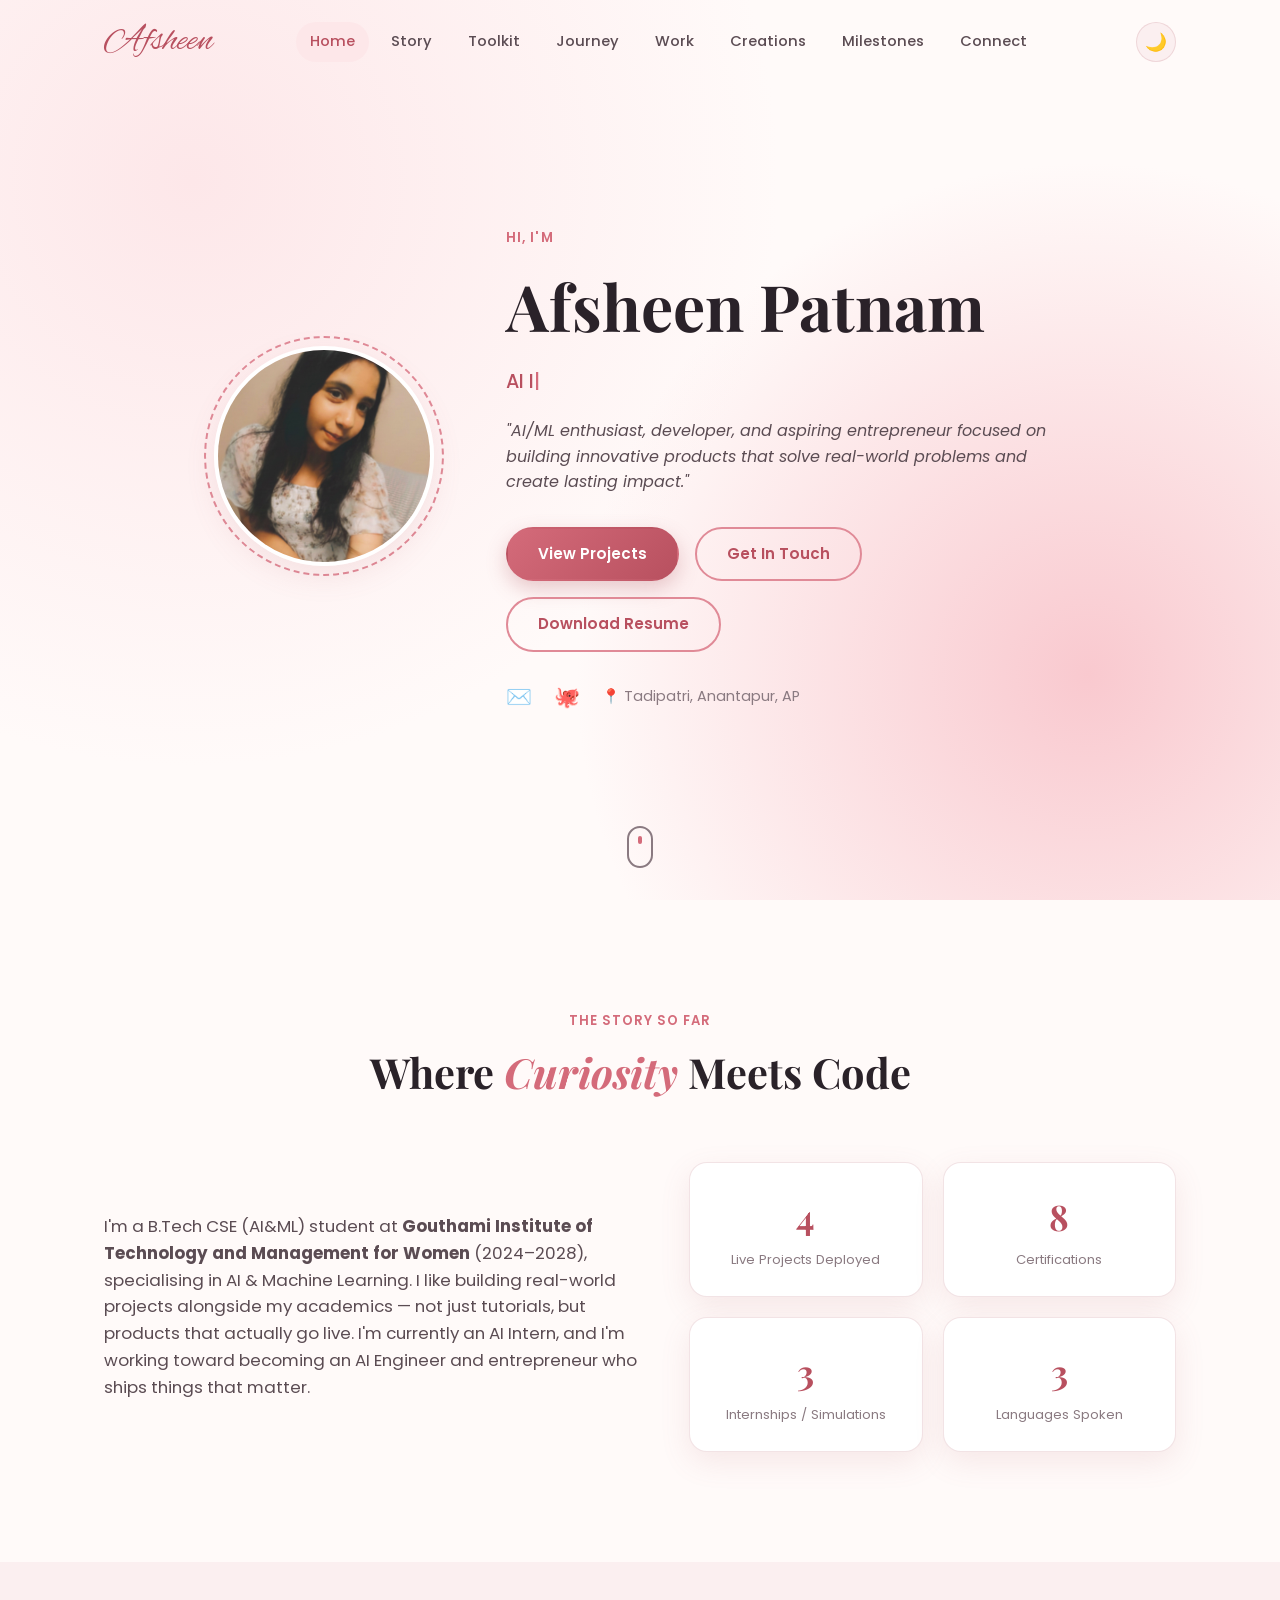
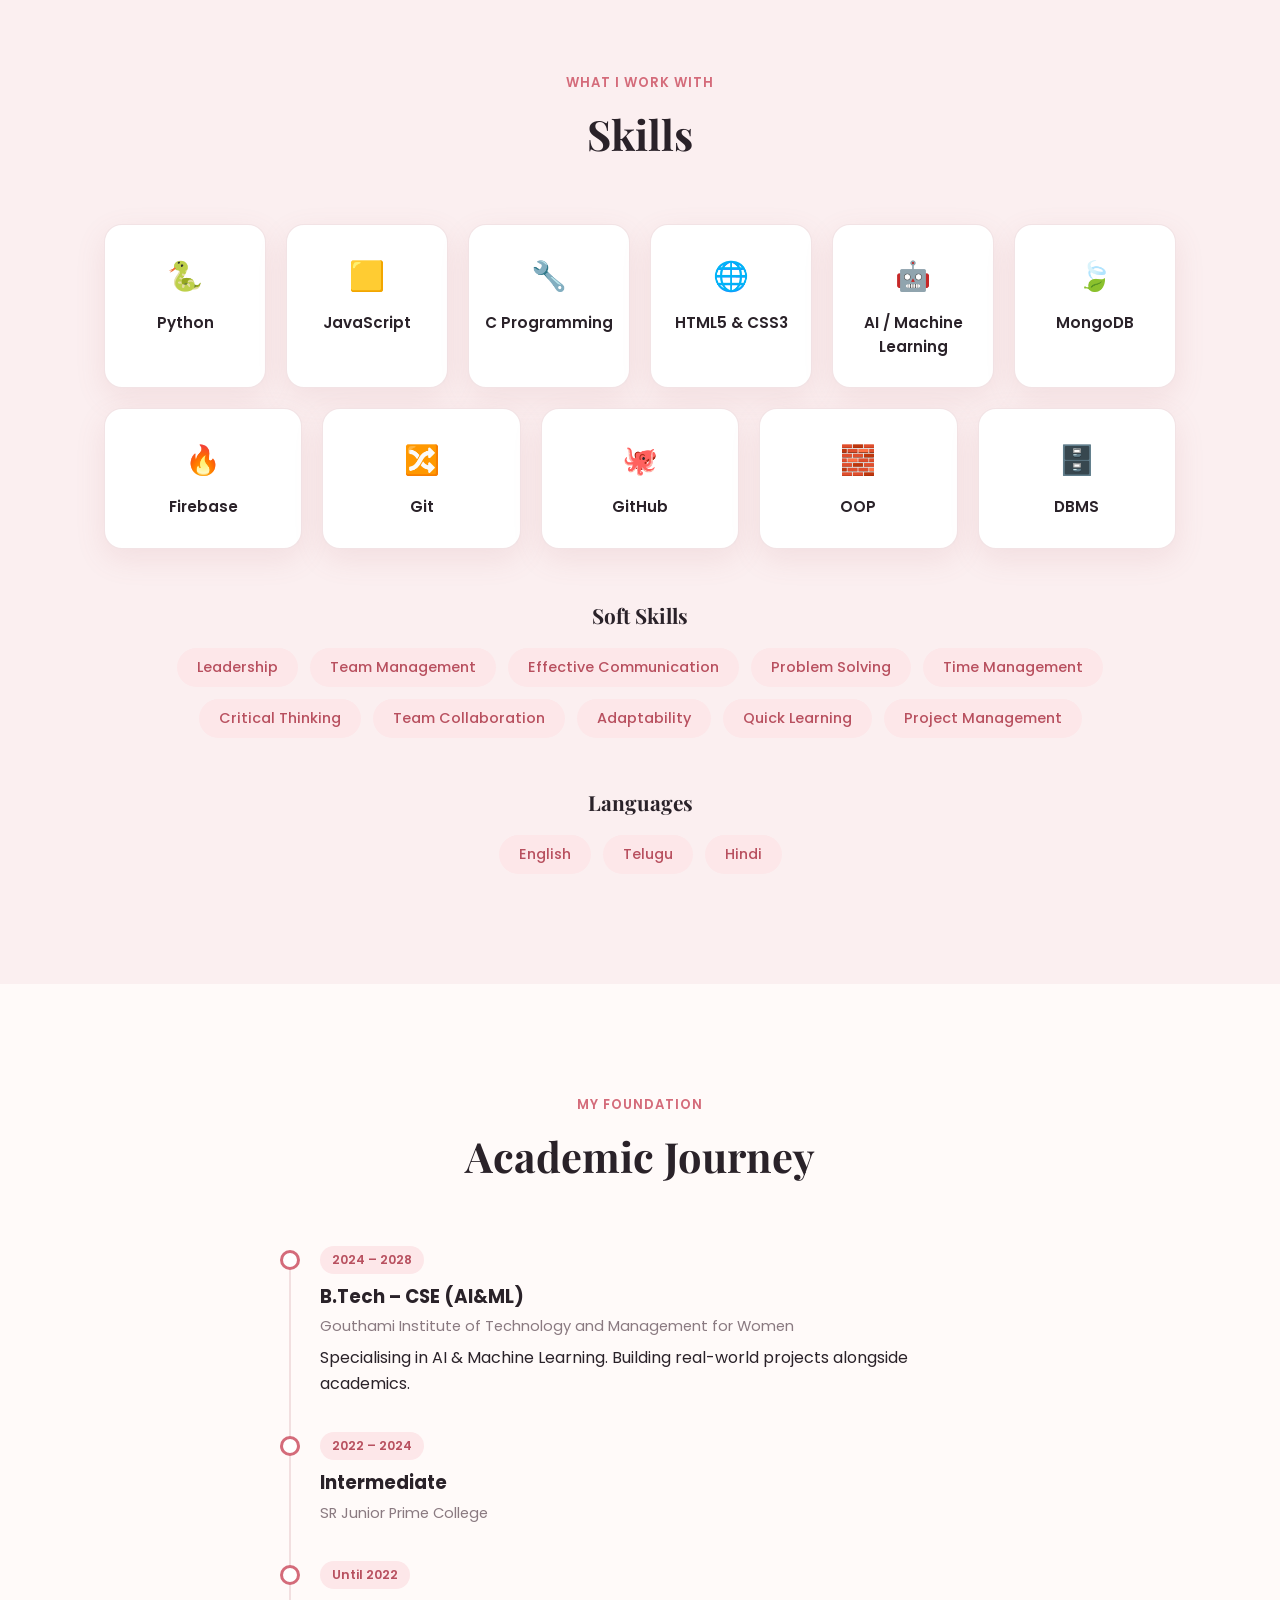
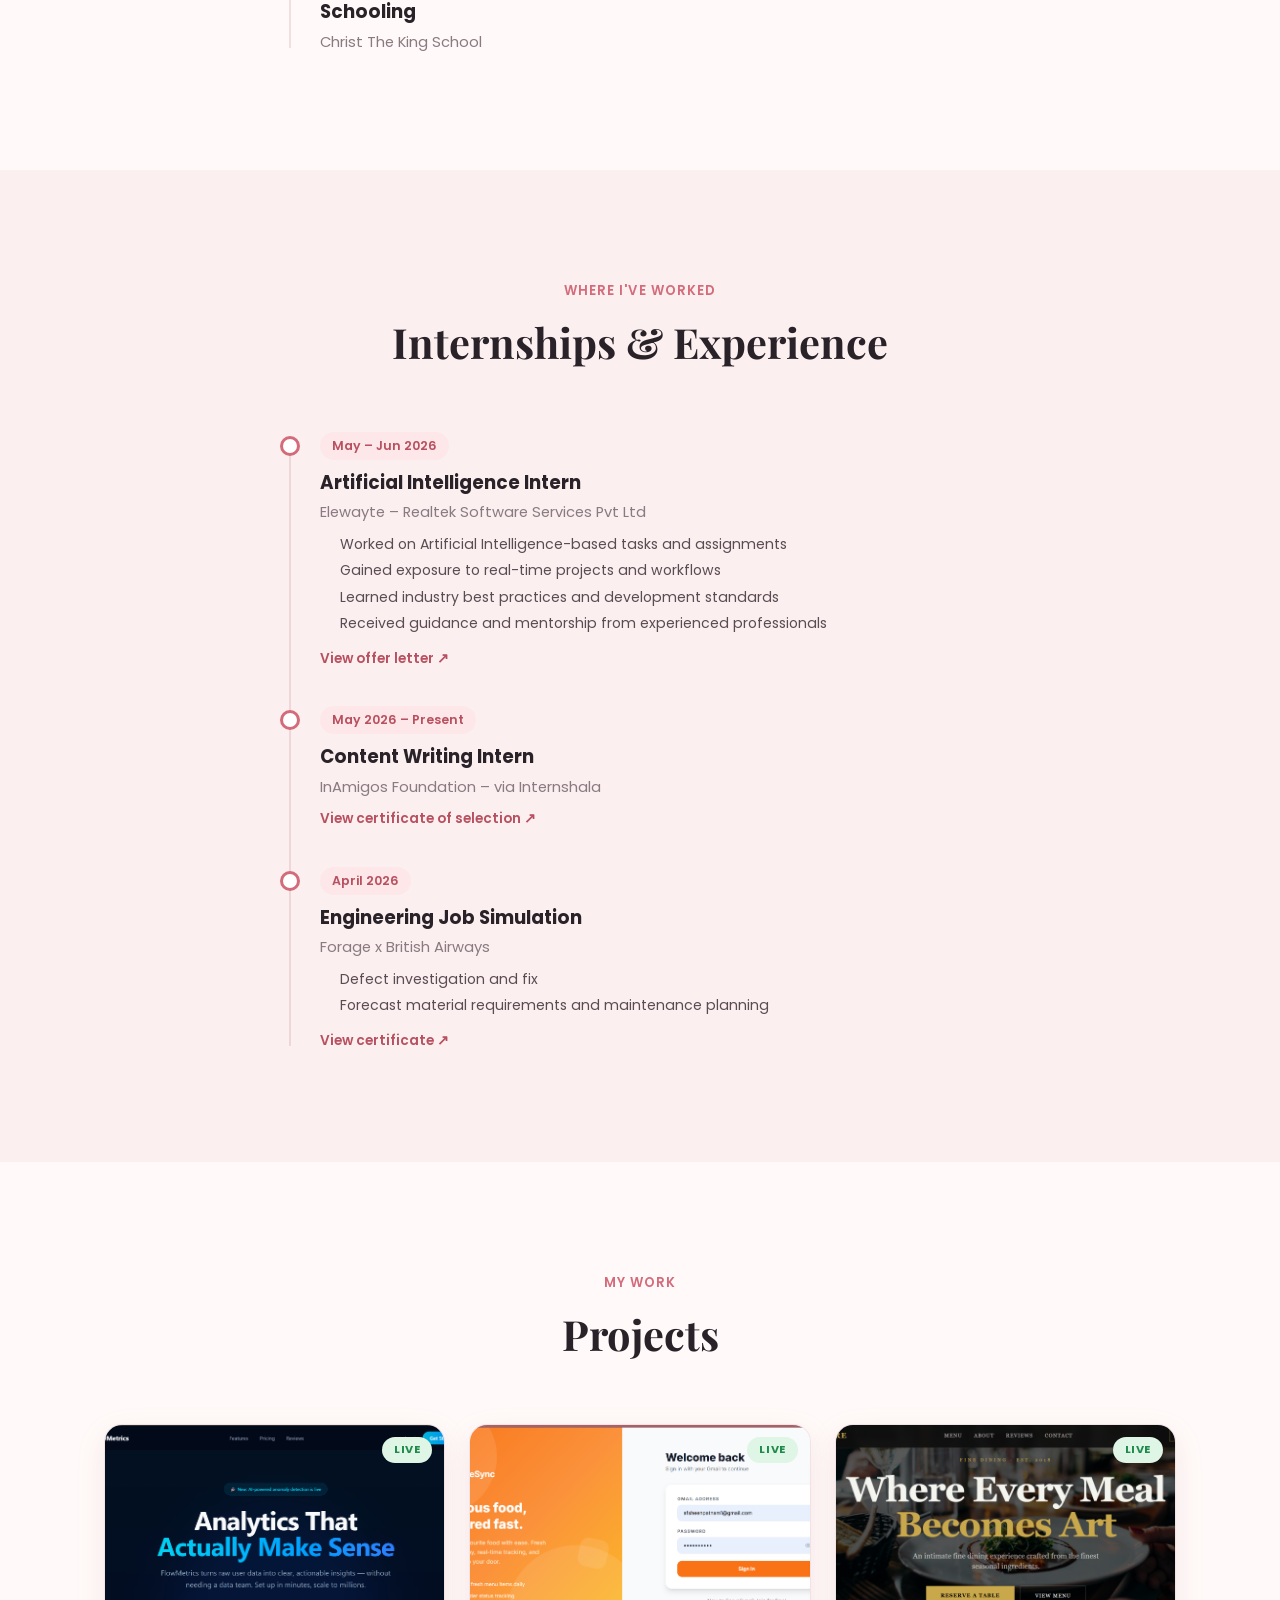
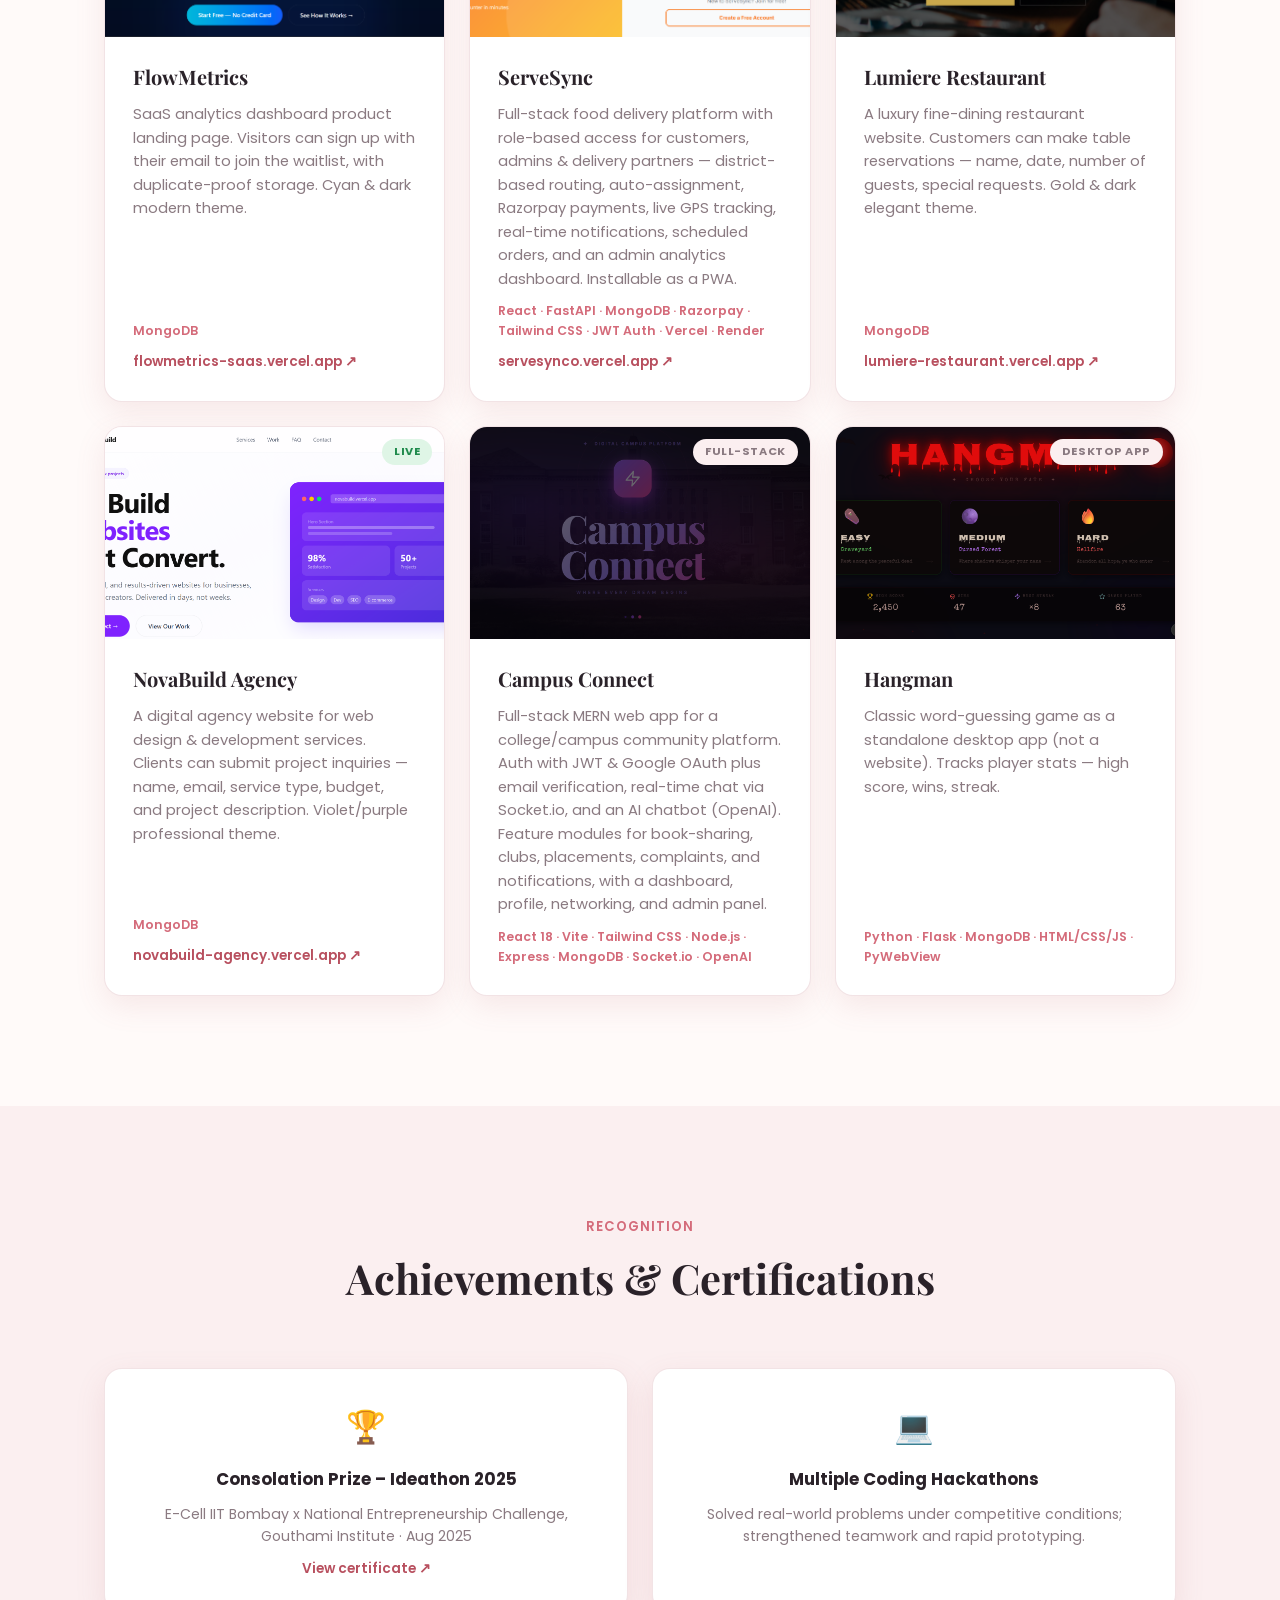
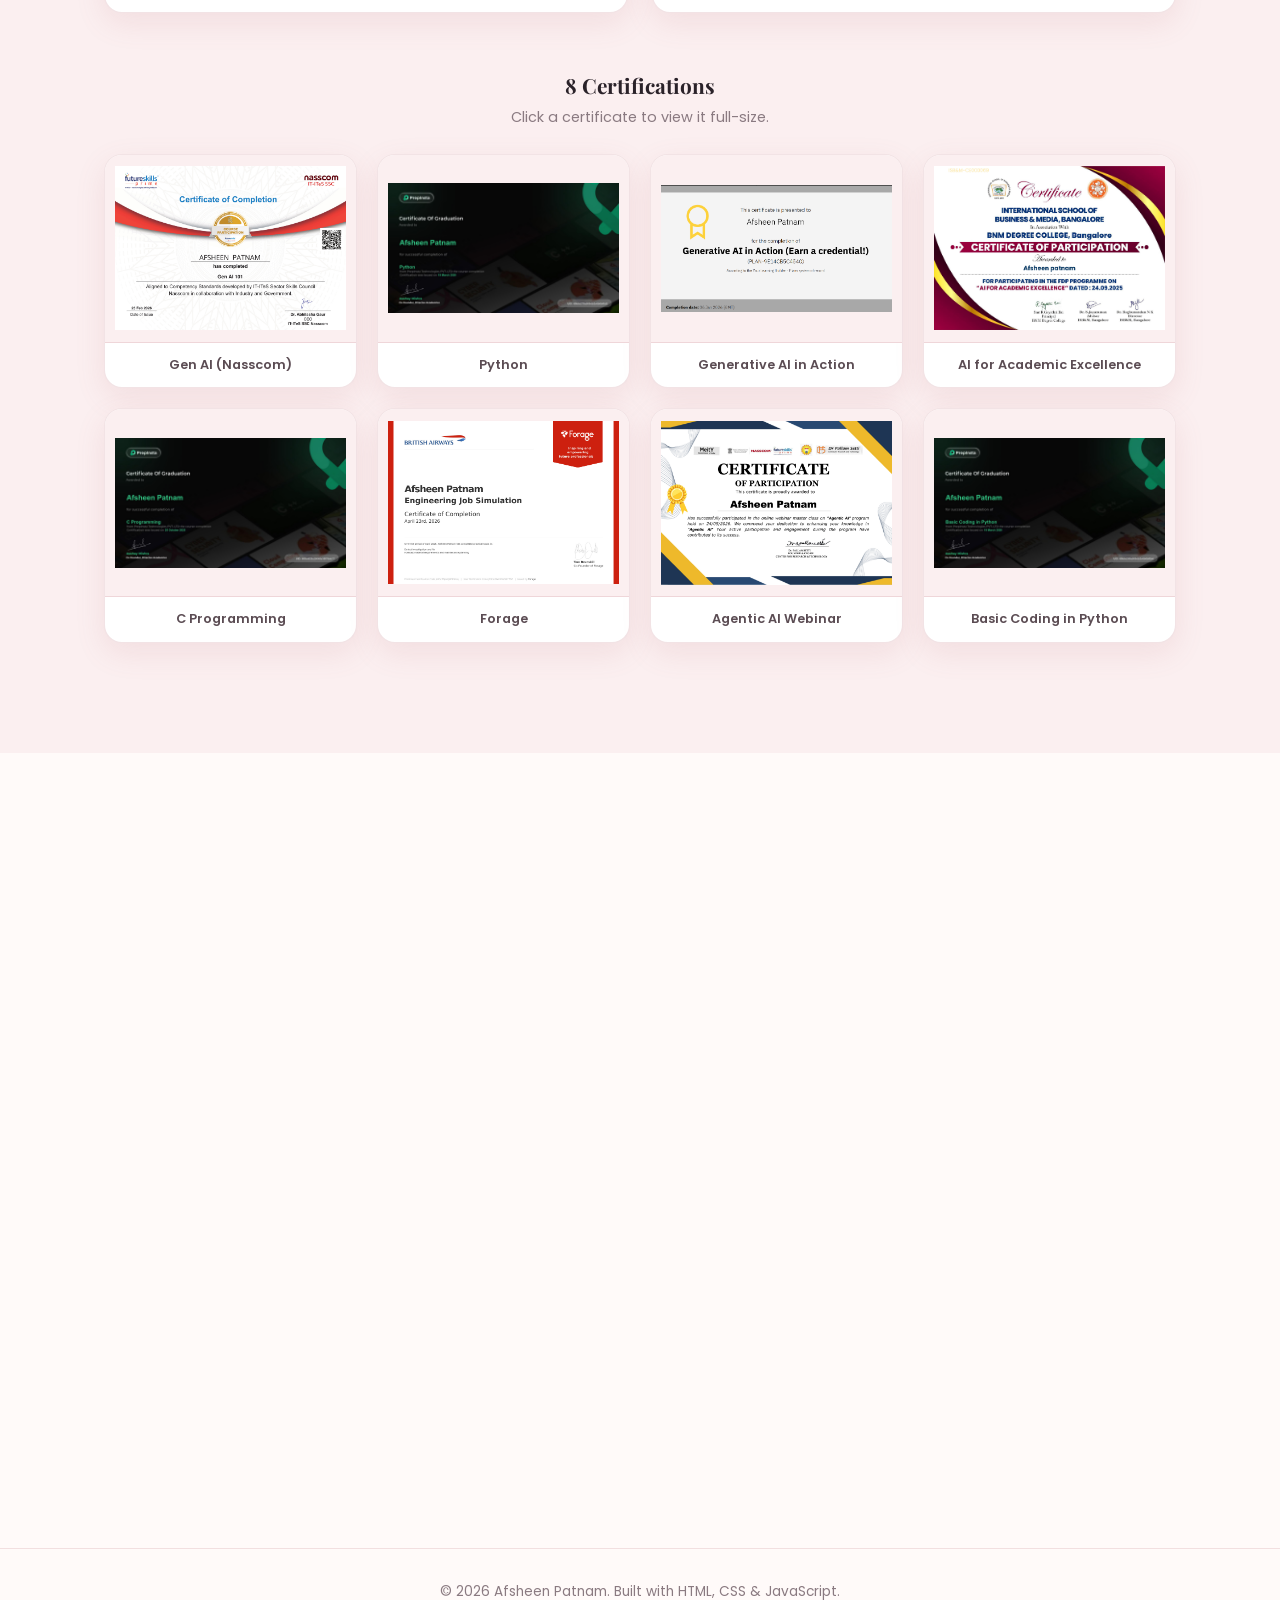
==== index.html @ e3188afd "Add SEO metadata, robots.txt, and sitemap.xml for Google indexing" ====
<!DOCTYPE html>
<html lang="en">
<head>
<meta charset="UTF-8">
<meta name="viewport" content="width=device-width, initial-scale=1.0">
<title>Afsheen Patnam | AI &amp; ML Developer &amp; Aspiring Entrepreneur</title>
<meta name="description" content="Afsheen Patnam - B.Tech CSE (AI&ML) student, AI Intern, and aspiring entrepreneur building real deployed products like ServeSync and Campus Connect.">
<meta name="keywords" content="Afsheen Patnam, AI ML developer, full stack developer, B.Tech CSE AI ML, ServeSync, Campus Connect, portfolio">
<meta name="author" content="Afsheen Patnam">
<link rel="canonical" href="https://afsheen-patnam-portfolio.vercel.app/">

<meta property="og:type" content="website">
<meta property="og:title" content="Afsheen Patnam | AI & ML Developer & Aspiring Entrepreneur">
<meta property="og:description" content="B.Tech CSE (AI&ML) student, AI Intern, and aspiring entrepreneur building real deployed products like ServeSync and Campus Connect.">
<meta property="og:image" content="https://afsheen-patnam-portfolio.vercel.app/photo.png">
<meta property="og:url" content="https://afsheen-patnam-portfolio.vercel.app/">

<meta name="twitter:card" content="summary_large_image">
<meta name="twitter:title" content="Afsheen Patnam | AI & ML Developer & Aspiring Entrepreneur">
<meta name="twitter:description" content="B.Tech CSE (AI&ML) student, AI Intern, and aspiring entrepreneur building real deployed products.">
<meta name="twitter:image" content="https://afsheen-patnam-portfolio.vercel.app/photo.png">

<link rel="preconnect" href="https://fonts.googleapis.com">
<link href="https://fonts.googleapis.com/css2?family=Playfair+Display:wght@500;600;700&family=Alex+Brush&family=Poppins:wght@300;400;500;600;700&display=swap" rel="stylesheet">
<link rel="stylesheet" href="style.css">
</head>
<body>

<audio id="introAudio" src="audio/intro.mp3" preload="auto"></audio>
<button class="voice-hint" id="voiceHint" type="button">🔊 Hear Me</button>

<div class="progress-bar" id="progressBar"></div>

<!-- NAV -->
<header class="navbar" id="navbar">
  <div class="nav-inner">
    <a href="#home" class="logo">Afsheen</a>
    <nav class="nav-links" id="navLinks">
      <a href="#home" class="nav-link active">Home</a>
      <a href="#about" class="nav-link">Story</a>
      <a href="#skills" class="nav-link">Toolkit</a>
      <a href="#education" class="nav-link">Journey</a>
      <a href="#experience" class="nav-link">Work</a>
      <a href="#projects" class="nav-link">Creations</a>
      <a href="#achievements" class="nav-link">Milestones</a>
      <a href="#contact" class="nav-link">Connect</a>
    </nav>
    <button class="theme-toggle" id="themeToggle" aria-label="Toggle dark mode">🌙</button>
    <button class="hamburger" id="hamburger" aria-label="Toggle menu">
      <span></span><span></span><span></span>
    </button>
  </div>
</header>

<!-- HERO -->
<section class="hero" id="home">
  <div class="hero-bg-shape"></div>
  <div class="hero-inner">
    <div class="hero-left" data-reveal>
      <div class="hero-photo-wrap">
        <img src="photo.png" alt="Afsheen Patnam" class="hero-photo">
        <div class="hero-photo-ring"></div>
      </div>
    </div>
    <div class="hero-right">
      <p class="eyebrow" data-reveal>Hi, I'm</p>
      <h1 data-reveal>Afsheen Patnam</h1>
      <p class="hero-role" data-reveal>
        <span class="typed" id="typedRole"></span><span class="cursor">|</span>
      </p>
      <p class="hero-quote" data-reveal>
        "AI/ML enthusiast, developer, and aspiring entrepreneur focused on building innovative
        products that solve real-world problems and create lasting impact."
      </p>
      <div class="hero-cta" data-reveal>
        <a href="#projects" class="btn btn-primary">View Projects</a>
        <a href="#contact" class="btn btn-outline">Get In Touch</a>
        <a href="Afsheen_Patnam_Resume.pdf" download class="btn btn-outline">Download Resume</a>
      </div>
      <div class="hero-socials" data-reveal>
        <a href="mailto:afsheenpatnam1@gmail.com" title="Email">✉️</a>
        <a href="https://github.com/afsheenpatnam" target="_blank" rel="noopener noreferrer" title="GitHub">🐙</a>
        <span title="Location">📍 Tadipatri, Anantapur, AP</span>
      </div>
    </div>
  </div>
  <a href="#about" class="scroll-cue" aria-label="Scroll down"><span></span></a>
</section>

<!-- ABOUT -->
<section class="section" id="about">
  <div class="section-inner">
    <p class="section-tag" data-reveal>The Story So Far</p>
    <h2 class="section-title" data-reveal>Where <span>Curiosity</span> Meets Code</h2>
    <div class="about-grid">
      <p class="about-text" data-reveal>
        I'm a B.Tech CSE (AI&amp;ML) student at <strong>Gouthami Institute of Technology and
        Management for Women</strong> (2024&ndash;2028), specialising in AI &amp; Machine Learning.
        I like building real-world projects alongside my academics &mdash; not just tutorials, but
        products that actually go live. I'm currently an AI Intern, and I'm working toward
        becoming an AI Engineer and entrepreneur who ships things that matter.
      </p>
      <div class="about-stats" data-reveal>
        <a class="stat-card" href="#projects">
          <span class="stat-num" data-count="4">0</span>
          <span class="stat-label">Live Projects Deployed</span>
        </a>
        <a class="stat-card" href="#certifications">
          <span class="stat-num" data-count="8">0</span>
          <span class="stat-label">Certifications</span>
        </a>
        <a class="stat-card" href="#experience">
          <span class="stat-num" data-count="3">0</span>
          <span class="stat-label">Internships / Simulations</span>
        </a>
        <a class="stat-card" href="#languages">
          <span class="stat-num" data-count="3">0</span>
          <span class="stat-label">Languages Spoken</span>
        </a>
      </div>
    </div>
  </div>
</section>

<!-- SKILLS -->
<section class="section section-alt" id="skills">
  <div class="section-inner">
    <p class="section-tag" data-reveal>What I Work With</p>
    <h2 class="section-title" data-reveal>Skills</h2>
    <div class="skills-grid">
      <div class="skill-card" data-reveal>
        <div class="skill-icon">🐍</div>
        <h3>Python</h3>
      </div>
      <div class="skill-card" data-reveal>
        <div class="skill-icon">🟨</div>
        <h3>JavaScript</h3>
      </div>
      <div class="skill-card" data-reveal>
        <div class="skill-icon">🔧</div>
        <h3>C Programming</h3>
      </div>
      <div class="skill-card" data-reveal>
        <div class="skill-icon">🌐</div>
        <h3>HTML5 &amp; CSS3</h3>
      </div>
      <div class="skill-card" data-reveal>
        <div class="skill-icon">🤖</div>
        <h3>AI / Machine Learning</h3>
      </div>
      <div class="skill-card" data-reveal>
        <div class="skill-icon">🍃</div>
        <h3>MongoDB</h3>
      </div>
      <div class="skill-card" data-reveal>
        <div class="skill-icon">🔥</div>
        <h3>Firebase</h3>
      </div>
      <div class="skill-card" data-reveal>
        <div class="skill-icon">🔀</div>
        <h3>Git</h3>
      </div>
      <div class="skill-card" data-reveal>
        <div class="skill-icon">🐙</div>
        <h3>GitHub</h3>
      </div>
      <div class="skill-card" data-reveal>
        <div class="skill-icon">🧱</div>
        <h3>OOP</h3>
      </div>
      <div class="skill-card" data-reveal>
        <div class="skill-icon">🗄️</div>
        <h3>DBMS</h3>
      </div>
    </div>

    <div class="soft-skills-block" data-reveal>
      <h3 class="languages-title">Soft Skills</h3>
      <div class="lang-tags">
        <span class="lang-tag">Leadership</span>
        <span class="lang-tag">Team Management</span>
        <span class="lang-tag">Effective Communication</span>
        <span class="lang-tag">Problem Solving</span>
        <span class="lang-tag">Time Management</span>
        <span class="lang-tag">Critical Thinking</span>
        <span class="lang-tag">Team Collaboration</span>
        <span class="lang-tag">Adaptability</span>
        <span class="lang-tag">Quick Learning</span>
        <span class="lang-tag">Project Management</span>
      </div>
    </div>

    <div class="languages-block" id="languages" data-reveal>
      <h3 class="languages-title">Languages</h3>
      <div class="lang-tags">
        <span class="lang-tag">English</span>
        <span class="lang-tag">Telugu</span>
        <span class="lang-tag">Hindi</span>
      </div>
    </div>
  </div>
</section>

<!-- EDUCATION -->
<section class="section" id="education">
  <div class="section-inner">
    <p class="section-tag" data-reveal>My Foundation</p>
    <h2 class="section-title" data-reveal>Academic Journey</h2>
    <div class="timeline">
      <div class="timeline-item" data-reveal>
        <div class="timeline-dot"></div>
        <div class="timeline-content">
          <span class="timeline-date">2024 &ndash; 2028</span>
          <h3>B.Tech &ndash; CSE (AI&amp;ML)</h3>
          <p class="timeline-org">Gouthami Institute of Technology and Management for Women</p>
          <p>Specialising in AI &amp; Machine Learning. Building real-world
            projects alongside academics.</p>
        </div>
      </div>
      <div class="timeline-item" data-reveal>
        <div class="timeline-dot"></div>
        <div class="timeline-content">
          <span class="timeline-date">2022 &ndash; 2024</span>
          <h3>Intermediate</h3>
          <p class="timeline-org">SR Junior Prime College</p>
        </div>
      </div>
      <div class="timeline-item" data-reveal>
        <div class="timeline-dot"></div>
        <div class="timeline-content">
          <span class="timeline-date">Until 2022</span>
          <h3>Schooling</h3>
          <p class="timeline-org">Christ The King School</p>
        </div>
      </div>
    </div>
  </div>
</section>

<!-- EXPERIENCE -->
<section class="section section-alt" id="experience">
  <div class="section-inner">
    <p class="section-tag" data-reveal>Where I've Worked</p>
    <h2 class="section-title" data-reveal>Internships &amp; Experience</h2>
    <div class="timeline">
      <div class="timeline-item" data-reveal>
        <div class="timeline-dot"></div>
        <div class="timeline-content">
          <span class="timeline-date">May &ndash; Jun 2026</span>
          <h3>Artificial Intelligence Intern</h3>
          <p class="timeline-org">Elewayte &ndash; Realtek Software Services Pvt Ltd</p>
          <ul class="timeline-list">
            <li>Worked on Artificial Intelligence-based tasks and assignments</li>
            <li>Gained exposure to real-time projects and workflows</li>
            <li>Learned industry best practices and development standards</li>
            <li>Received guidance and mentorship from experienced professionals</li>
          </ul>
          <a class="proof-link" href="certificates/internship-elewayte.jpg" target="_blank" rel="noopener noreferrer">View offer letter ↗</a>
        </div>
      </div>
      <div class="timeline-item" data-reveal>
        <div class="timeline-dot"></div>
        <div class="timeline-content">
          <span class="timeline-date">May 2026 &ndash; Present</span>
          <h3>Content Writing Intern</h3>
          <p class="timeline-org">InAmigos Foundation &ndash; via Internshala</p>
          <a class="proof-link" href="certificates/internship-inamigos.jpg" target="_blank" rel="noopener noreferrer">View certificate of selection ↗</a>
        </div>
      </div>
      <div class="timeline-item" data-reveal>
        <div class="timeline-dot"></div>
        <div class="timeline-content">
          <span class="timeline-date">April 2026</span>
          <h3>Engineering Job Simulation</h3>
          <p class="timeline-org">Forage x British Airways</p>
          <ul class="timeline-list">
            <li>Defect investigation and fix</li>
            <li>Forecast material requirements and maintenance planning</li>
          </ul>
          <a class="proof-link" href="certificates/forage.jpg" target="_blank" rel="noopener noreferrer">View certificate ↗</a>
        </div>
      </div>
    </div>
  </div>
</section>

<!-- PROJECTS -->
<section class="section" id="projects">
  <div class="section-inner">
    <p class="section-tag" data-reveal>My Work</p>
    <h2 class="section-title" data-reveal>Projects</h2>
    <div class="projects-grid">

      <article class="project-card" data-reveal>
        <div class="project-preview">
          <img src="project-previews/flowmetrics.png" alt="FlowMetrics preview" loading="lazy">
          <span class="project-badge live">LIVE</span>
        </div>
        <div class="project-body">
          <h3>FlowMetrics</h3>
          <p class="project-desc">SaaS analytics dashboard product landing page. Visitors can sign
            up with their email to join the waitlist, with duplicate-proof storage. Cyan &amp; dark
            modern theme.</p>
          <p class="project-tech">MongoDB</p>
          <a href="https://flowmetrics-saas.vercel.app" target="_blank" rel="noopener noreferrer" class="project-link">
            flowmetrics-saas.vercel.app ↗
          </a>
        </div>
      </article>

      <article class="project-card" data-reveal>
        <div class="project-preview">
          <img src="project-previews/servesync.png" alt="ServeSync preview" loading="lazy">
          <span class="project-badge live">LIVE</span>
        </div>
        <div class="project-body">
          <h3>ServeSync</h3>
          <p class="project-desc">Full-stack food delivery platform with role-based access for
            customers, admins &amp; delivery partners &mdash; district-based routing, auto-assignment,
            Razorpay payments, live GPS tracking, real-time notifications, scheduled orders, and an
            admin analytics dashboard. Installable as a PWA.</p>
          <p class="project-tech">React &middot; FastAPI &middot; MongoDB &middot; Razorpay &middot; Tailwind CSS &middot; JWT Auth &middot; Vercel &middot; Render</p>
          <a href="https://servesynco.vercel.app/login" target="_blank" rel="noopener noreferrer" class="project-link">
            servesynco.vercel.app ↗
          </a>
        </div>
      </article>

      <article class="project-card" data-reveal>
        <div class="project-preview">
          <img src="project-previews/lumiere.png" alt="Lumiere Restaurant preview" loading="lazy">
          <span class="project-badge live">LIVE</span>
        </div>
        <div class="project-body">
          <h3>Lumiere Restaurant</h3>
          <p class="project-desc">A luxury fine-dining restaurant website. Customers can make table
            reservations &mdash; name, date, number of guests, special requests. Gold &amp; dark
            elegant theme.</p>
          <p class="project-tech">MongoDB</p>
          <a href="https://lumiere-restaurant.vercel.app" target="_blank" rel="noopener noreferrer" class="project-link">
            lumiere-restaurant.vercel.app ↗
          </a>
        </div>
      </article>

      <article class="project-card" data-reveal>
        <div class="project-preview">
          <img src="project-previews/novabuild.png" alt="NovaBuild Agency preview" loading="lazy">
          <span class="project-badge live">LIVE</span>
        </div>
        <div class="project-body">
          <h3>NovaBuild Agency</h3>
          <p class="project-desc">A digital agency website for web design &amp; development
            services. Clients can submit project inquiries &mdash; name, email, service type, budget,
            and project description. Violet/purple professional theme.</p>
          <p class="project-tech">MongoDB</p>
          <a href="https://novabuild-agency.vercel.app" target="_blank" rel="noopener noreferrer" class="project-link">
            novabuild-agency.vercel.app ↗
          </a>
        </div>
      </article>

      <article class="project-card" data-reveal>
        <div class="project-preview">
          <img src="project-previews/campusconnect.png" alt="Campus Connect preview" loading="lazy">
          <span class="project-badge">FULL-STACK</span>
        </div>
        <div class="project-body">
          <h3>Campus Connect</h3>
          <p class="project-desc">Full-stack MERN web app for a college/campus community platform.
            Auth with JWT &amp; Google OAuth plus email verification, real-time chat via Socket.io,
            and an AI chatbot (OpenAI). Feature modules for book-sharing, clubs, placements,
            complaints, and notifications, with a dashboard, profile, networking, and admin panel.</p>
          <p class="project-tech">React 18 &middot; Vite &middot; Tailwind CSS &middot; Node.js &middot; Express &middot; MongoDB &middot; Socket.io &middot; OpenAI</p>
        </div>
      </article>

      <article class="project-card" data-reveal>
        <div class="project-preview">
          <img src="project-previews/hangman.png" alt="Hangman preview" loading="lazy">
          <span class="project-badge">DESKTOP APP</span>
        </div>
        <div class="project-body">
          <h3>Hangman</h3>
          <p class="project-desc">Classic word-guessing game as a standalone desktop app (not a
            website). Tracks player stats &mdash; high score, wins, streak.</p>
          <p class="project-tech">Python &middot; Flask &middot; MongoDB &middot; HTML/CSS/JS &middot; PyWebView</p>
        </div>
      </article>

    </div>
  </div>
</section>

<!-- ACHIEVEMENTS -->
<section class="section section-alt" id="achievements">
  <div class="section-inner">
    <p class="section-tag" data-reveal>Recognition</p>
    <h2 class="section-title" data-reveal>Achievements &amp; Certifications</h2>
    <div class="achieve-grid">
      <div class="achieve-card" data-reveal>
        <div class="achieve-icon">🏆</div>
        <h3>Consolation Prize &ndash; Ideathon 2025</h3>
        <p>E-Cell IIT Bombay x National Entrepreneurship Challenge, Gouthami Institute &middot; Aug 2025</p>
        <a class="proof-link" href="certificates/achievement-ideathon.jpg" target="_blank" rel="noopener noreferrer">View certificate ↗</a>
      </div>
      <div class="achieve-card" data-reveal>
        <div class="achieve-icon">💻</div>
        <h3>Multiple Coding Hackathons</h3>
        <p>Solved real-world problems under competitive conditions; strengthened teamwork and rapid prototyping.</p>
      </div>
    </div>

    <div class="cert-gallery" id="certifications" data-reveal>
      <h3 class="cert-gallery-title">8 Certifications</h3>
      <p class="modal-sub">Click a certificate to view it full-size.</p>
      <div class="cert-grid">
        <div class="cert-item" data-cert="certificates/genai-nasscom.jpg" data-name="Gen AI (Nasscom)">
          <div class="cert-thumb">
            <img src="certificates/genai-nasscom.jpg" alt="Gen AI - Nasscom certificate">
            <span class="cert-view">🔍 View</span>
          </div>
          <span class="cert-name">Gen AI (Nasscom)</span>
        </div>
        <div class="cert-item" data-cert="certificates/python.jpg" data-name="Python">
          <div class="cert-thumb">
            <img src="certificates/python.jpg" alt="Python certificate">
            <span class="cert-view">🔍 View</span>
          </div>
          <span class="cert-name">Python</span>
        </div>
        <div class="cert-item" data-cert="certificates/genai-in-action.jpg" data-name="Generative AI in Action">
          <div class="cert-thumb">
            <img src="certificates/genai-in-action.jpg" alt="Generative AI in Action certificate">
            <span class="cert-view">🔍 View</span>
          </div>
          <span class="cert-name">Generative AI in Action</span>
        </div>
        <div class="cert-item" data-cert="certificates/ai-academic-excellence.jpg" data-name="AI for Academic Excellence">
          <div class="cert-thumb">
            <img src="certificates/ai-academic-excellence.jpg" alt="AI for Academic Excellence certificate">
            <span class="cert-view">🔍 View</span>
          </div>
          <span class="cert-name">AI for Academic Excellence</span>
        </div>
        <div class="cert-item" data-cert="certificates/c-programming.jpg" data-name="C Programming">
          <div class="cert-thumb">
            <img src="certificates/c-programming.jpg" alt="C Programming certificate">
            <span class="cert-view">🔍 View</span>
          </div>
          <span class="cert-name">C Programming</span>
        </div>
        <div class="cert-item" data-cert="certificates/forage.jpg" data-name="Forage">
          <div class="cert-thumb">
            <img src="certificates/forage.jpg" alt="Forage certificate">
            <span class="cert-view">🔍 View</span>
          </div>
          <span class="cert-name">Forage</span>
        </div>
        <div class="cert-item" data-cert="certificates/cert7.jpg" data-name="Agentic AI Webinar">
          <div class="cert-thumb">
            <img src="certificates/cert7.jpg" alt="Agentic AI webinar certificate">
            <span class="cert-view">🔍 View</span>
          </div>
          <span class="cert-name">Agentic AI Webinar</span>
        </div>
        <div class="cert-item" data-cert="certificates/cert8.jpg" data-name="Basic Coding in Python">
          <div class="cert-thumb">
            <img src="certificates/cert8.jpg" alt="Basic Coding in Python certificate">
            <span class="cert-view">🔍 View</span>
          </div>
          <span class="cert-name">Basic Coding in Python</span>
        </div>
      </div>
    </div>
  </div>
</section>

<!-- CONTACT -->
<section class="section" id="contact">
  <div class="section-inner">
    <p class="section-tag" data-reveal>Let's Connect</p>
    <h2 class="section-title" data-reveal>Get In Touch</h2>
    <div class="contact-grid">
      <div class="contact-info" data-reveal>
        <a class="contact-item" href="mailto:afsheenpatnam1@gmail.com">
          <span class="contact-icon">✉️</span>
          <span>afsheenpatnam1@gmail.com</span>
        </a>
        <a class="contact-item" href="tel:+919121825384">
          <span class="contact-icon">📞</span>
          <span>+91 9121825384</span>
        </a>
        <div class="contact-item">
          <span class="contact-icon">📍</span>
          <span>Tadipatri, Anantapur, AP</span>
        </div>
        <a class="contact-item" href="https://github.com/afsheenpatnam" target="_blank" rel="noopener noreferrer">
          <span class="contact-icon">🐙</span>
          <span>github.com/afsheenpatnam</span>
        </a>
        <a class="contact-item" href="Afsheen_Patnam_Resume.pdf" download>
          <span class="contact-icon">📄</span>
          <span>Download Resume</span>
        </a>
      </div>
      <form class="contact-form" id="contactForm" data-reveal>
        <div class="form-row">
          <input type="text" id="name" name="name" placeholder="Your Name" required>
          <input type="email" id="email" name="email" placeholder="Your Email" required>
        </div>
        <textarea id="message" name="message" rows="5" placeholder="Your Message" required></textarea>
        <button type="submit" class="btn btn-primary">Send Message</button>
        <p class="form-note" id="formNote"></p>
      </form>
    </div>
  </div>
</section>

<footer class="footer">
  <p>&copy; <span id="year"></span> Afsheen Patnam. Built with HTML, CSS &amp; JavaScript.</p>
</footer>

<button class="back-to-top" id="backToTop" aria-label="Back to top">↑</button>

<!-- LIGHTBOX for certificate full view -->
<div class="lightbox" id="lightbox">
  <button class="modal-close" id="lightboxClose" aria-label="Close">&times;</button>
  <img id="lightboxImg" src="" alt="Certificate full view">
  <p id="lightboxCaption"></p>
</div>

<script src="script.js"></script>
</body>
</html>
---- style.css ----
/* ===== Design Tokens ===== */
:root {
  --rose-50: #fff5f5;
  --rose-100: #fde7e9;
  --rose-200: #f9c9cf;
  --rose-400: #e08a97;
  --rose-500: #d46b7a;
  --rose-600: #b8505f;
  --ink-900: #2a2229;
  --ink-700: #5b4c53;
  --ink-500: #8a7a81;
  --bg: #fffaf9;
  --surface: #ffffff;
  --surface-alt: #fbeff0;
  --border: rgba(180, 100, 110, 0.18);
  --shadow: 0 10px 30px rgba(180, 100, 110, 0.12);
  --font-display: 'Playfair Display', serif;
  --font-body: 'Poppins', sans-serif;
  --radius: 18px;
  --transition: 0.35s cubic-bezier(.4,0,.2,1);
}

:root[data-theme="dark"] {
  --ink-900: #f5ecee;
  --ink-700: #d8c7cc;
  --ink-500: #a8949b;
  --bg: #1c1417;
  --surface: #241a1e;
  --surface-alt: #2c2024;
  --border: rgba(240, 200, 205, 0.14);
  --shadow: 0 10px 30px rgba(0, 0, 0, 0.4);
}

@media (prefers-color-scheme: dark) {
  :root:not([data-theme="light"]) {
    --ink-900: #f5ecee;
    --ink-700: #d8c7cc;
    --ink-500: #a8949b;
    --bg: #1c1417;
    --surface: #241a1e;
    --surface-alt: #2c2024;
    --border: rgba(240, 200, 205, 0.14);
    --shadow: 0 10px 30px rgba(0, 0, 0, 0.4);
  }
}

* { margin: 0; padding: 0; box-sizing: border-box; }

html { scroll-behavior: smooth; }

body {
  font-family: var(--font-body);
  background: var(--bg);
  color: var(--ink-900);
  line-height: 1.6;
  overflow-x: hidden;
  transition: background var(--transition), color var(--transition);
}

a { text-decoration: none; color: inherit; }
ul { list-style: none; }
img { max-width: 100%; display: block; }

.section-inner, .nav-inner, .hero-inner {
  max-width: 1120px;
  margin: 0 auto;
  padding: 0 24px;
}

/* ===== Progress Bar ===== */
.progress-bar {
  position: fixed;
  top: 0; left: 0;
  height: 3px;
  width: 0%;
  background: linear-gradient(90deg, var(--rose-400), var(--rose-600));
  z-index: 1100;
  transition: width 0.1s ease-out;
}

/* ===== Navbar ===== */
.navbar {
  position: fixed;
  top: 0; left: 0; right: 0;
  z-index: 1000;
  background: transparent;
  transition: background var(--transition), box-shadow var(--transition), padding var(--transition);
  padding: 22px 0;
}
.navbar.scrolled {
  background: color-mix(in srgb, var(--surface) 90%, transparent);
  backdrop-filter: blur(12px);
  box-shadow: 0 2px 20px rgba(0,0,0,0.06);
  padding: 12px 0;
}
.nav-inner {
  display: flex;
  align-items: center;
  justify-content: space-between;
}
.logo {
  font-family: 'Alex Brush', cursive;
  font-size: 2.3rem;
  font-weight: 400;
  color: var(--rose-600);
  line-height: 1;
}

.nav-links {
  display: flex;
  gap: 8px;
}
.nav-link {
  font-size: 0.92rem;
  font-weight: 500;
  color: var(--ink-700);
  padding: 8px 14px;
  border-radius: 999px;
  transition: all var(--transition);
  position: relative;
}
.nav-link:hover, .nav-link.active {
  color: var(--rose-600);
  background: var(--rose-100);
}

.theme-toggle, .hamburger {
  background: none;
  border: none;
  cursor: pointer;
  font-size: 1.1rem;
  color: var(--ink-900);
}
.theme-toggle {
  margin-left: 12px;
  width: 40px; height: 40px;
  border-radius: 50%;
  display: flex; align-items: center; justify-content: center;
  background: var(--surface-alt);
  border: 1px solid var(--border);
}

.hamburger {
  display: none;
  flex-direction: column;
  gap: 5px;
  width: 32px; height: 32px;
  align-items: center;
  justify-content: center;
}
.hamburger span {
  width: 22px; height: 2px;
  background: var(--ink-900);
  border-radius: 2px;
  transition: var(--transition);
}
.hamburger.open span:nth-child(1) { transform: translateY(7px) rotate(45deg); }
.hamburger.open span:nth-child(2) { opacity: 0; }
.hamburger.open span:nth-child(3) { transform: translateY(-7px) rotate(-45deg); }

/* ===== Hero ===== */
.hero {
  min-height: 100vh;
  display: flex;
  flex-direction: column;
  align-items: center;
  justify-content: center;
  text-align: center;
  position: relative;
  padding: 120px 24px 80px;
}
.hero-bg-shape {
  position: absolute;
  inset: 0;
  background:
    radial-gradient(circle at 15% 20%, var(--rose-100) 0%, transparent 45%),
    radial-gradient(circle at 85% 75%, var(--rose-200) 0%, transparent 40%);
  z-index: -1;
}
.hero-inner {
  display: flex;
  align-items: center;
  justify-content: center;
  gap: clamp(32px, 6vw, 72px);
  max-width: 1080px;
  width: 100%;
}
.hero-left { flex-shrink: 0; }
.hero-right { text-align: left; max-width: 560px; }
.hero-right .hero-cta,
.hero-right .hero-socials { justify-content: flex-start; }
.hero-right .hero-quote { margin-left: 0; }

.hero-photo-wrap {
  position: relative;
  width: clamp(150px, 22vw, 220px);
  height: clamp(150px, 22vw, 220px);
  margin-bottom: 28px;
}
.hero-photo {
  width: 100%; height: 100%;
  border-radius: 50%;
  object-fit: cover;
  box-shadow: var(--shadow);
  position: relative;
  z-index: 1;
  border: 4px solid var(--surface);
}
.hero-photo-ring {
  position: absolute;
  inset: -10px;
  border: 2px dashed var(--rose-300, var(--rose-400));
  border-radius: 50%;
  animation: spin 20s linear infinite;
}
@keyframes spin { to { transform: rotate(360deg); } }

.eyebrow {
  color: var(--rose-500);
  font-weight: 600;
  letter-spacing: 0.08em;
  text-transform: uppercase;
  font-size: 0.85rem;
  margin-bottom: 6px;
}
.hero h1 {
  font-family: var(--font-display);
  font-size: clamp(2.4rem, 6vw, 4rem);
  font-weight: 700;
  color: var(--ink-900);
  margin-bottom: 10px;
}
.hero-role {
  font-size: 1.2rem;
  font-weight: 500;
  color: var(--rose-600);
  margin-bottom: 20px;
  min-height: 1.6em;
}
.cursor { animation: blink 0.9s infinite; color: var(--rose-500); }
@keyframes blink { 50% { opacity: 0; } }

.hero-quote {
  font-style: italic;
  color: var(--ink-700);
  max-width: 560px;
  margin-bottom: 32px;
  font-size: 1rem;
}

.hero-cta { display: flex; gap: 16px; margin-bottom: 28px; flex-wrap: wrap; justify-content: center; }

.btn {
  padding: 13px 30px;
  border-radius: 999px;
  font-weight: 600;
  font-size: 0.95rem;
  transition: all var(--transition);
  display: inline-block;
  border: 2px solid transparent;
  cursor: pointer;
}
.btn-primary {
  background: linear-gradient(135deg, var(--rose-500), var(--rose-600));
  color: #fff;
  box-shadow: 0 8px 20px rgba(180, 90, 100, 0.3);
}
.btn-primary:hover { transform: translateY(-3px); box-shadow: 0 12px 26px rgba(180, 90, 100, 0.4); }
.btn-outline {
  border-color: var(--rose-400);
  color: var(--rose-600);
  background: transparent;
}
.btn-outline:hover { background: var(--rose-100); transform: translateY(-3px); }

.hero-socials {
  display: flex;
  gap: 22px;
  align-items: center;
  flex-wrap: wrap;
  justify-content: center;
  color: var(--ink-500);
  font-size: 0.9rem;
}
.hero-socials a { font-size: 1.3rem; transition: transform var(--transition); }
.hero-socials a:hover { transform: scale(1.2); }

.scroll-cue {
  position: absolute;
  bottom: 32px;
  width: 26px; height: 42px;
  border: 2px solid var(--ink-500);
  border-radius: 20px;
  display: flex;
  justify-content: center;
  padding-top: 8px;
}
.scroll-cue span {
  width: 4px; height: 8px;
  border-radius: 2px;
  background: var(--rose-500);
  animation: scrollcue 1.6s infinite;
}
@keyframes scrollcue {
  0% { transform: translateY(0); opacity: 1; }
  100% { transform: translateY(14px); opacity: 0; }
}

/* ===== Sections ===== */
.section { padding: 110px 0; }
.section-alt { background: var(--surface-alt); }
.section-tag {
  color: var(--rose-500);
  font-weight: 600;
  text-transform: uppercase;
  letter-spacing: 0.08em;
  font-size: 0.82rem;
  margin-bottom: 8px;
  text-align: center;
}
.section-title {
  font-family: var(--font-display);
  font-size: clamp(1.8rem, 4vw, 2.6rem);
  text-align: center;
  margin-bottom: 56px;
  color: var(--ink-900);
}
.section-title span {
  color: var(--rose-500);
  font-style: italic;
}

/* ===== About ===== */
.about-grid {
  display: grid;
  grid-template-columns: 1.1fr 1fr;
  gap: 50px;
  align-items: center;
}
.about-text { font-size: 1.05rem; color: var(--ink-700); }
.about-stats {
  display: grid;
  grid-template-columns: 1fr 1fr;
  gap: 20px;
}
.stat-card {
  background: var(--surface);
  border: 1px solid var(--border);
  border-radius: var(--radius);
  padding: 26px 18px;
  text-align: center;
  box-shadow: var(--shadow);
  cursor: pointer;
  width: 100%;
  font-family: var(--font-body);
  display: flex;
  flex-direction: column;
  align-items: center;
  gap: 4px;
  transition: transform var(--transition), box-shadow var(--transition);
}
.stat-card:hover {
  transform: translateY(-5px);
  box-shadow: 0 16px 34px rgba(180,90,100,0.2);
  border-color: var(--rose-400);
}
.stat-num {
  display: block;
  font-family: var(--font-display);
  font-size: 2.2rem;
  font-weight: 700;
  color: var(--rose-600);
}
.stat-label { font-size: 0.82rem; color: var(--ink-500); }

/* ===== Skills ===== */
.skills-grid {
  display: flex;
  flex-wrap: wrap;
  justify-content: center;
  gap: 20px;
  margin-bottom: 50px;
}
.skill-card {
  flex: 1 1 160px;
  max-width: 200px;
  background: var(--surface);
  border: 1px solid var(--border);
  border-radius: var(--radius);
  padding: 28px 16px;
  text-align: center;
  box-shadow: var(--shadow);
  transition: transform var(--transition), box-shadow var(--transition);
}
.skill-card:hover { transform: translateY(-6px); box-shadow: 0 16px 34px rgba(180,90,100,0.18); }
.skill-icon { font-size: 1.8rem; margin-bottom: 12px; }
.skill-card h3 { font-size: 0.95rem; font-weight: 600; color: var(--ink-900); }

.soft-skills-block { margin-bottom: 48px; }

.languages-title {
  text-align: center;
  font-family: var(--font-display);
  font-size: 1.3rem;
  margin-bottom: 16px;
}
.lang-tags { display: flex; gap: 12px; justify-content: center; flex-wrap: wrap; }
.lang-tag {
  background: var(--rose-100);
  color: var(--rose-600);
  padding: 8px 20px;
  border-radius: 999px;
  font-weight: 500;
  font-size: 0.9rem;
}

/* ===== Timeline ===== */
.timeline { position: relative; max-width: 720px; margin: 0 auto; }
.timeline::before {
  content: "";
  position: absolute;
  left: 9px; top: 6px; bottom: 6px;
  width: 2px;
  background: var(--border);
}
.timeline-item { position: relative; padding-left: 40px; margin-bottom: 36px; }
.timeline-item:last-child { margin-bottom: 0; }
.timeline-dot {
  position: absolute;
  left: 0; top: 4px;
  width: 20px; height: 20px;
  border-radius: 50%;
  background: var(--surface);
  border: 3px solid var(--rose-500);
}
.timeline-date {
  display: inline-block;
  font-size: 0.78rem;
  font-weight: 600;
  color: var(--rose-600);
  background: var(--rose-100);
  padding: 4px 12px;
  border-radius: 999px;
  margin-bottom: 8px;
}
.timeline-content h3 { font-size: 1.15rem; margin-bottom: 4px; color: var(--ink-900); }
.timeline-org { color: var(--ink-500); font-size: 0.92rem; margin-bottom: 6px; }

/* ===== Projects ===== */
.projects-grid {
  display: grid;
  grid-template-columns: repeat(3, 1fr);
  gap: 24px;
}
.project-card {
  background: var(--surface);
  border: 1px solid var(--border);
  border-radius: var(--radius);
  overflow: hidden;
  box-shadow: var(--shadow);
  transition: transform var(--transition), box-shadow var(--transition);
  display: flex;
  flex-direction: column;
}
.project-card:hover { transform: translateY(-8px); box-shadow: 0 20px 40px rgba(180,90,100,0.2); }

.project-preview {
  position: relative;
  aspect-ratio: 16 / 10;
  background: var(--surface-alt);
}
.project-preview img {
  width: 100%;
  height: 100%;
  object-fit: cover;
  object-position: top;
  display: block;
}
.project-top { display: flex; justify-content: flex-end; }
.project-preview .project-badge {
  position: absolute;
  top: 12px; right: 12px;
  backdrop-filter: blur(6px);
}
.project-badge {
  font-size: 0.7rem;
  font-weight: 700;
  letter-spacing: 0.05em;
  padding: 4px 12px;
  border-radius: 999px;
  background: var(--surface-alt);
  color: var(--ink-500);
}
.project-badge.live { background: #dff5e6; color: #1f8a4c; }
:root[data-theme="dark"] .project-badge.live { background: rgba(60,180,110,0.18); color: #6fe0a0; }
.project-body {
  padding: 24px 28px 28px;
  display: flex;
  flex-direction: column;
  gap: 10px;
  flex-grow: 1;
}
.project-card h3 { font-family: var(--font-display); font-size: 1.25rem; color: var(--ink-900); }
.project-desc { color: var(--ink-500); font-size: 0.92rem; flex-grow: 1; }
.project-tech { color: var(--rose-500); font-size: 0.78rem; font-weight: 600; }
.project-link {
  font-size: 0.85rem;
  font-weight: 600;
  color: var(--rose-600);
  word-break: break-word;
}
.project-link:hover { text-decoration: underline; }

/* ===== Achievements ===== */
.achieve-grid {
  display: grid;
  grid-template-columns: repeat(auto-fit, minmax(260px, 1fr));
  gap: 24px;
  margin-bottom: 56px;
}
.achieve-card {
  background: var(--surface);
  border: 1px solid var(--border);
  border-radius: var(--radius);
  padding: 32px 24px;
  text-align: center;
  box-shadow: var(--shadow);
}
.achieve-icon { font-size: 2rem; margin-bottom: 14px; }
.achieve-card h3 { font-size: 1.05rem; margin-bottom: 10px; color: var(--ink-900); }
.achieve-card p { font-size: 0.88rem; color: var(--ink-500); }
.achieve-card .proof-link { display: inline-block; margin-top: 10px; }

.cert-gallery-title {
  font-family: var(--font-display);
  font-size: 1.3rem;
  text-align: center;
  margin-bottom: 4px;
  color: var(--ink-900);
}
.cert-gallery .modal-sub { text-align: center; }

/* ===== Contact ===== */
.contact-grid {
  display: grid;
  grid-template-columns: 0.8fr 1.2fr;
  gap: 50px;
}
.contact-info { display: flex; flex-direction: column; gap: 20px; }
.contact-item {
  display: flex;
  align-items: center;
  gap: 14px;
  background: var(--surface);
  border: 1px solid var(--border);
  padding: 18px 20px;
  border-radius: var(--radius);
  font-weight: 500;
  transition: transform var(--transition);
}
a.contact-item:hover { transform: translateX(6px); color: var(--rose-600); }
.contact-icon { font-size: 1.2rem; }

.contact-form {
  display: flex;
  flex-direction: column;
  gap: 16px;
  background: var(--surface);
  border: 1px solid var(--border);
  padding: 32px;
  border-radius: var(--radius);
  box-shadow: var(--shadow);
}
.form-row { display: flex; gap: 16px; }
.contact-form input, .contact-form textarea {
  width: 100%;
  padding: 14px 16px;
  border-radius: 12px;
  border: 1px solid var(--border);
  background: var(--bg);
  color: var(--ink-900);
  font-family: var(--font-body);
  font-size: 0.95rem;
  resize: vertical;
}
.contact-form input:focus, .contact-form textarea:focus {
  outline: none;
  border-color: var(--rose-400);
}
.form-note { font-size: 0.85rem; color: var(--rose-600); min-height: 1.2em; }

/* ===== Footer ===== */
.footer {
  text-align: center;
  padding: 32px 24px;
  color: var(--ink-500);
  font-size: 0.85rem;
  border-top: 1px solid var(--border);
}

/* ===== Back to top ===== */
.back-to-top {
  position: fixed;
  bottom: 28px; right: 28px;
  width: 46px; height: 46px;
  border-radius: 50%;
  background: linear-gradient(135deg, var(--rose-500), var(--rose-600));
  color: #fff;
  border: none;
  font-size: 1.2rem;
  cursor: pointer;
  box-shadow: var(--shadow);
  opacity: 0;
  pointer-events: none;
  transform: translateY(12px);
  transition: all var(--transition);
  z-index: 900;
}
.back-to-top.show { opacity: 1; pointer-events: auto; transform: translateY(0); }

.voice-hint {
  position: fixed;
  bottom: 28px;
  left: 28px;
  background: linear-gradient(135deg, var(--rose-500), var(--rose-600));
  color: #fff;
  border: none;
  padding: 12px 20px;
  border-radius: 999px;
  font-family: var(--font-body);
  font-weight: 600;
  font-size: 0.85rem;
  cursor: pointer;
  box-shadow: var(--shadow);
  opacity: 0;
  pointer-events: none;
  transform: translateY(12px);
  transition: opacity var(--transition), transform var(--transition);
  z-index: 900;
}
.voice-hint.show {
  opacity: 1;
  pointer-events: auto;
  transform: translateY(0);
  animation: voicePulse 1.8s ease-in-out infinite;
}
@keyframes voicePulse {
  0%, 100% { box-shadow: 0 8px 20px rgba(180, 90, 100, 0.3); }
  50% { box-shadow: 0 8px 28px rgba(180, 90, 100, 0.55); }
}

/* ===== Reveal Animation ===== */
[data-reveal] {
  opacity: 0;
  transform: translateY(24px);
  transition: opacity 0.7s ease, transform 0.7s ease;
}
[data-reveal].in-view { opacity: 1; transform: translateY(0); }

/* ===== Responsive ===== */
@media (max-width: 900px) {
  .about-grid, .contact-grid { grid-template-columns: 1fr; }
  .projects-grid, .achieve-grid { grid-template-columns: repeat(2, 1fr); }
}

/* ===== Timeline extras (internship detail lists + proof links) ===== */
.timeline-list {
  margin: 8px 0 10px 20px;
  color: var(--ink-700);
  font-size: 0.88rem;
  display: flex;
  flex-direction: column;
  gap: 4px;
}
.proof-link { font-size: 0.85rem; font-weight: 600; color: var(--rose-600); }
.proof-link:hover { text-decoration: underline; }

/* ===== Certificate gallery ===== */
.modal-sub { color: var(--ink-500); font-size: 0.9rem; margin-bottom: 24px; }

.cert-grid {
  display: grid;
  grid-template-columns: repeat(auto-fit, minmax(200px, 1fr));
  gap: 20px;
}
.cert-item {
  border: 1px solid var(--border);
  border-radius: var(--radius);
  overflow: hidden;
  background: var(--surface);
  box-shadow: var(--shadow);
  cursor: pointer;
  transition: transform var(--transition), box-shadow var(--transition);
  text-align: center;
}
.cert-item:hover { transform: translateY(-6px); box-shadow: 0 16px 34px rgba(180,90,100,0.18); }

.cert-thumb {
  position: relative;
  aspect-ratio: 4 / 3;
  background: var(--surface-alt);
  display: flex;
  align-items: center;
  justify-content: center;
  padding: 10px;
  border-bottom: 1px solid var(--border);
}
.cert-thumb img {
  width: 100%;
  height: 100%;
  object-fit: contain;
  display: block;
}
.cert-view {
  position: absolute;
  inset: 0;
  display: flex;
  align-items: center;
  justify-content: center;
  background: rgba(20, 12, 14, 0.55);
  color: #fff;
  font-weight: 600;
  font-size: 0.85rem;
  opacity: 0;
  transition: opacity var(--transition);
}
.cert-item:hover .cert-view { opacity: 1; }

.cert-thumb img.broken { display: none; }
.cert-thumb .cert-placeholder {
  display: none;
  align-items: center;
  justify-content: center;
  font-size: 1.8rem;
  color: var(--ink-500);
}
.cert-thumb img.broken + .cert-placeholder { display: flex; }
.cert-name {
  display: block;
  padding: 12px 10px;
  font-size: 0.8rem;
  font-weight: 600;
  color: var(--ink-700);
}

.modal-close {
  width: 36px; height: 36px;
  border-radius: 50%;
  border: none;
  background: var(--surface-alt);
  color: var(--ink-900);
  font-size: 1.3rem;
  cursor: pointer;
  display: flex; align-items: center; justify-content: center;
  transition: background var(--transition), transform var(--transition);
}
.modal-close:hover { background: var(--rose-100); transform: rotate(90deg); }

/* ===== Lightbox ===== */
.lightbox {
  position: fixed;
  inset: 0;
  background: rgba(10, 6, 7, 0.9);
  display: flex;
  flex-direction: column;
  align-items: center;
  justify-content: center;
  gap: 16px;
  z-index: 1300;
  opacity: 0;
  pointer-events: none;
  transition: opacity var(--transition);
  padding: 24px;
}
.lightbox.open { opacity: 1; pointer-events: auto; }
.lightbox img {
  max-width: min(90vw, 700px);
  max-height: 75vh;
  border-radius: 12px;
  box-shadow: 0 20px 60px rgba(0,0,0,0.5);
}
.lightbox p { color: #fff; font-weight: 600; }
.lightbox .modal-close { position: fixed; top: 24px; right: 24px; }

@media (max-width: 860px) {
  .hero-inner { flex-direction: column; text-align: center; }
  .hero-right { text-align: center; max-width: 100%; }
  .hero-right .hero-cta,
  .hero-right .hero-socials { justify-content: center; }
}

@media (max-width: 720px) {
  .nav-links {
    position: fixed;
    top: 0; right: -100%;
    height: 100vh;
    width: min(78vw, 320px);
    background: var(--surface);
    flex-direction: column;
    padding: 100px 32px;
    gap: 12px;
    transition: right var(--transition);
    box-shadow: -10px 0 30px rgba(0,0,0,0.1);
  }
  .nav-links.open { right: 0; }
  .hamburger { display: flex; }
  .form-row { flex-direction: column; }
  .projects-grid, .achieve-grid { grid-template-columns: 1fr; }
  .about-stats { grid-template-columns: 1fr 1fr; }
}
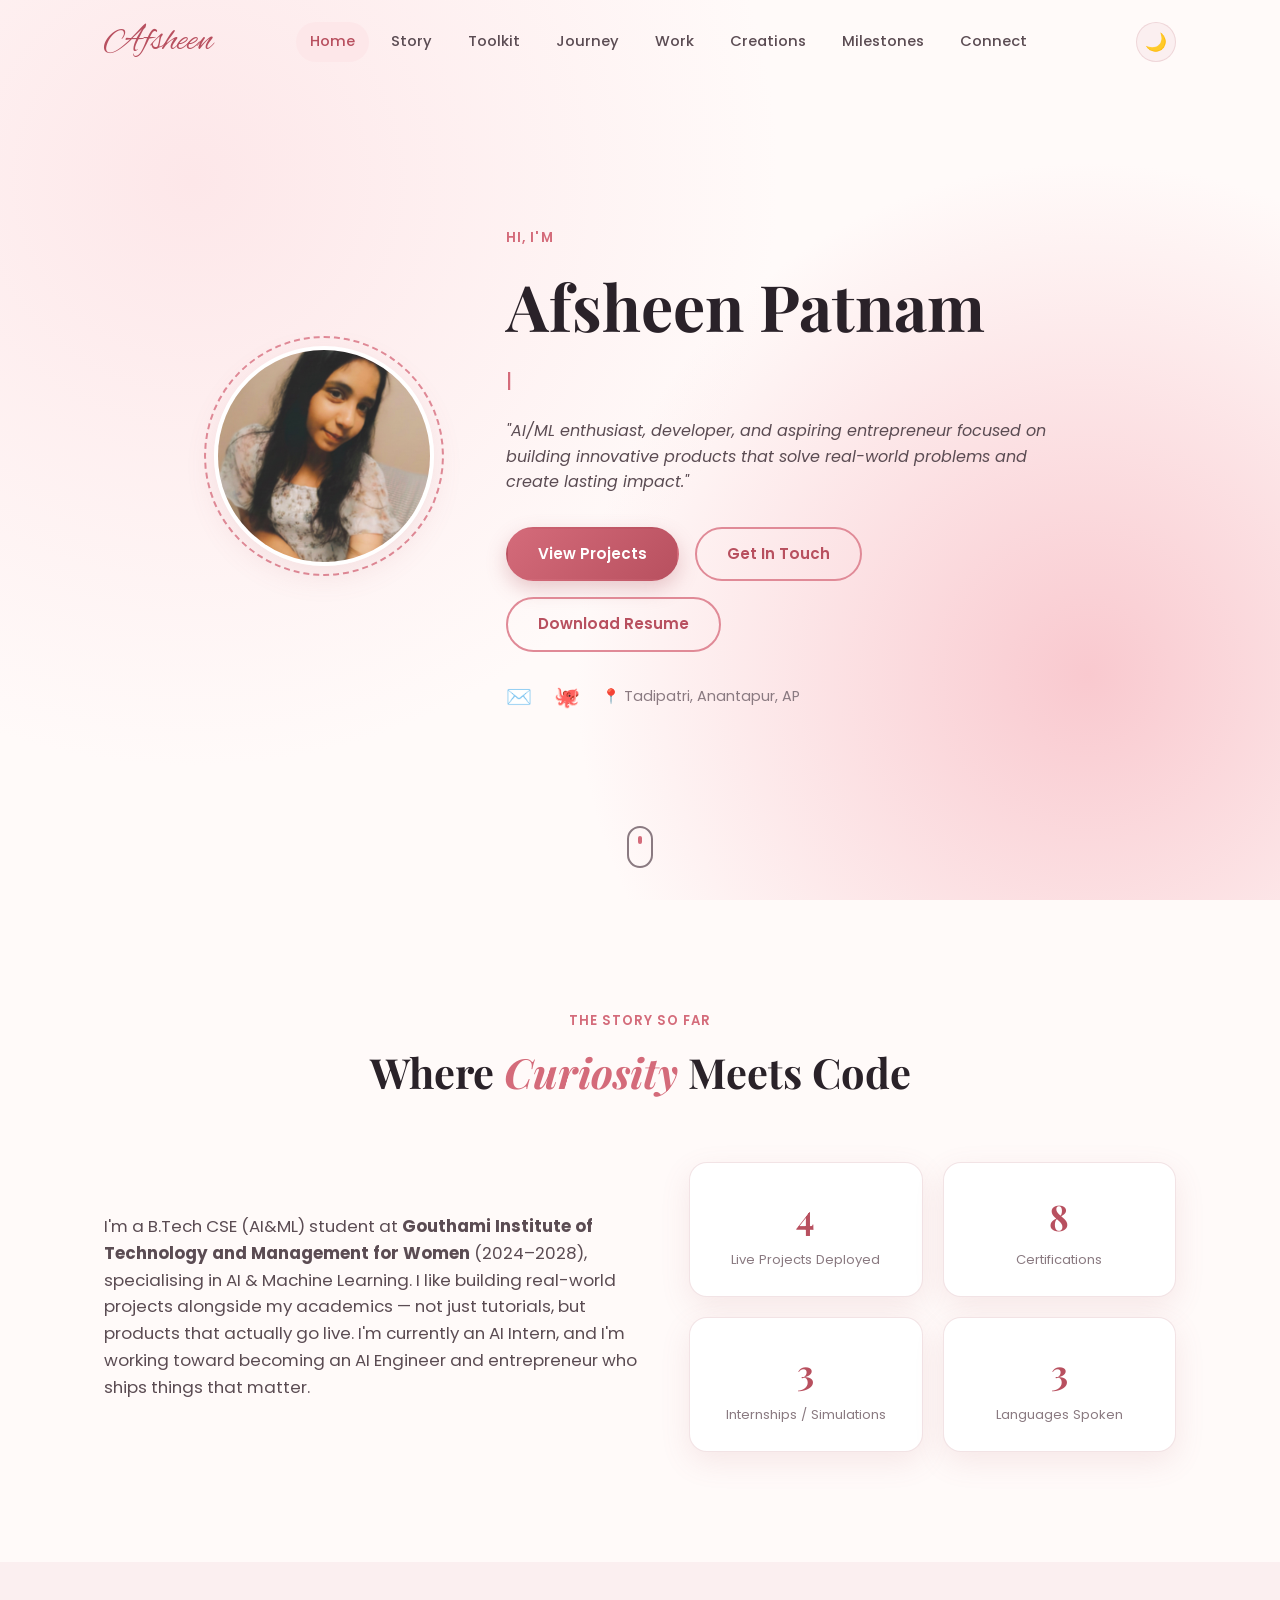
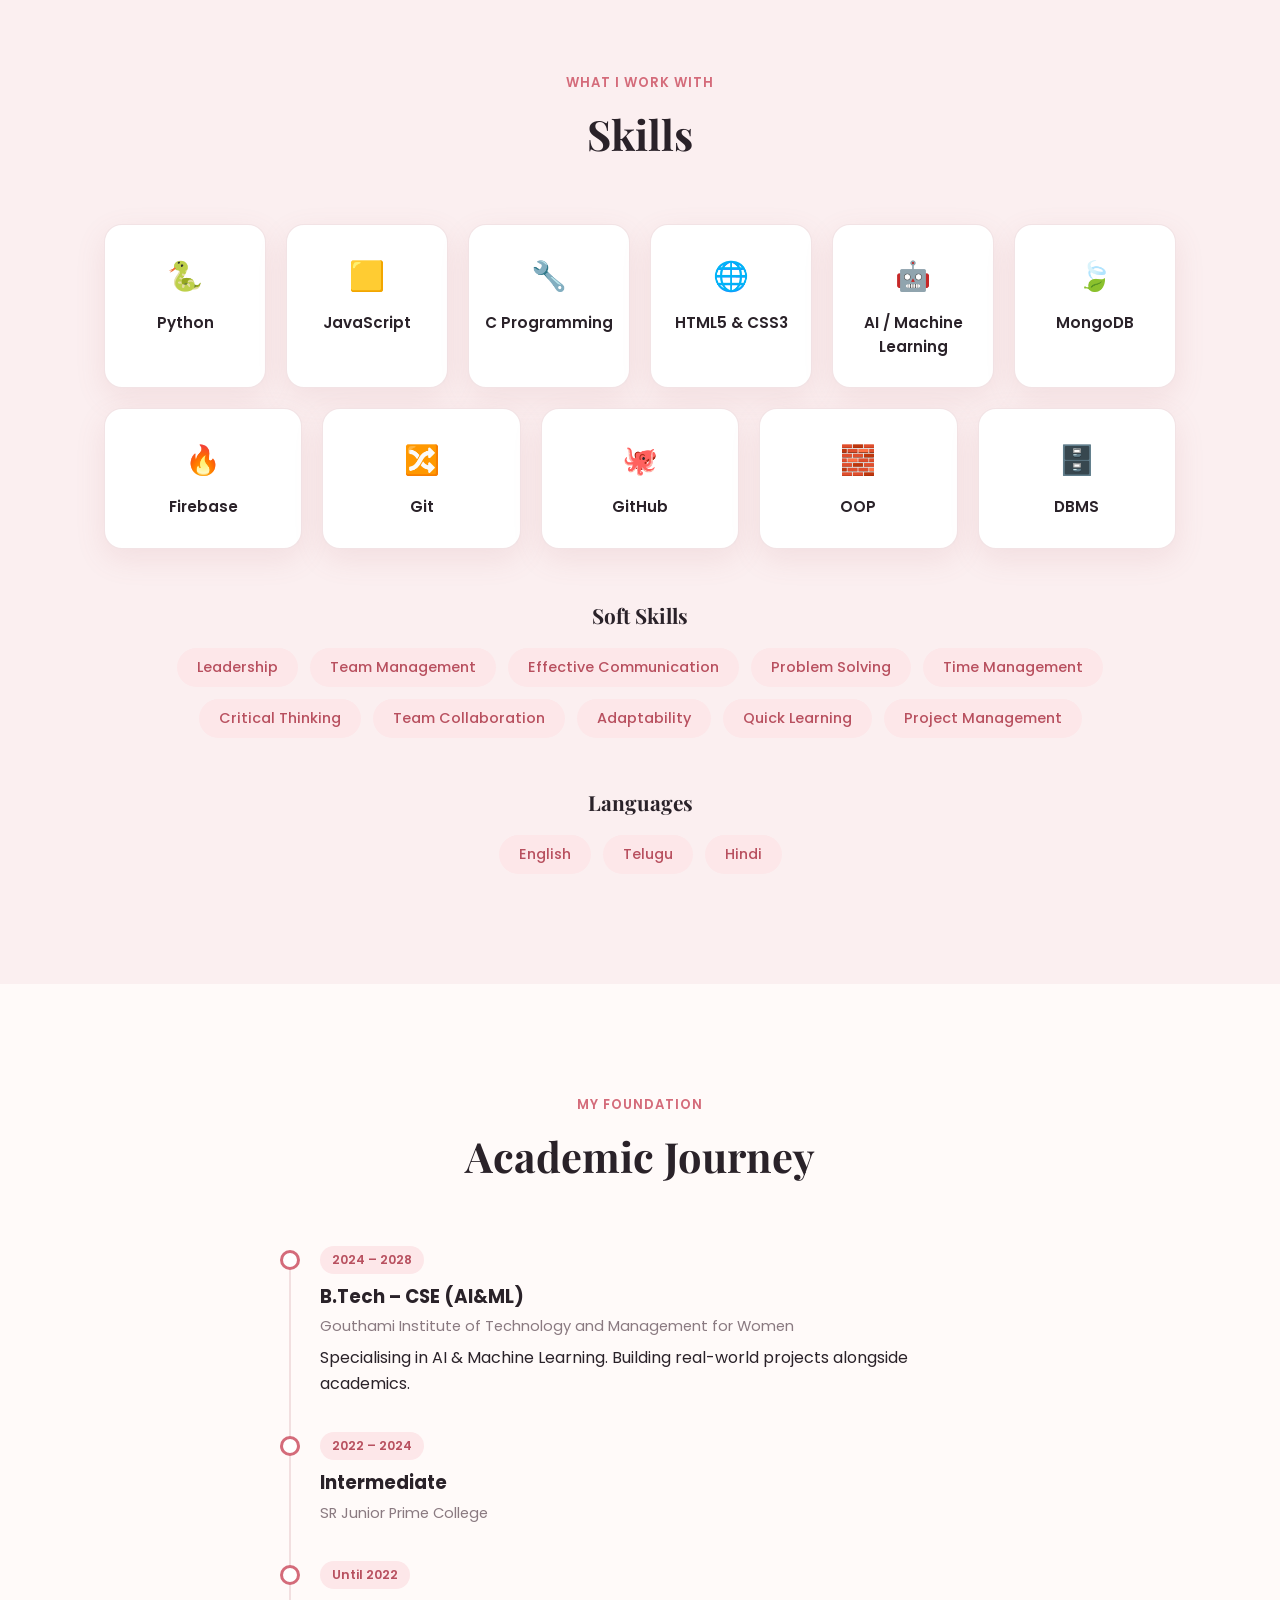
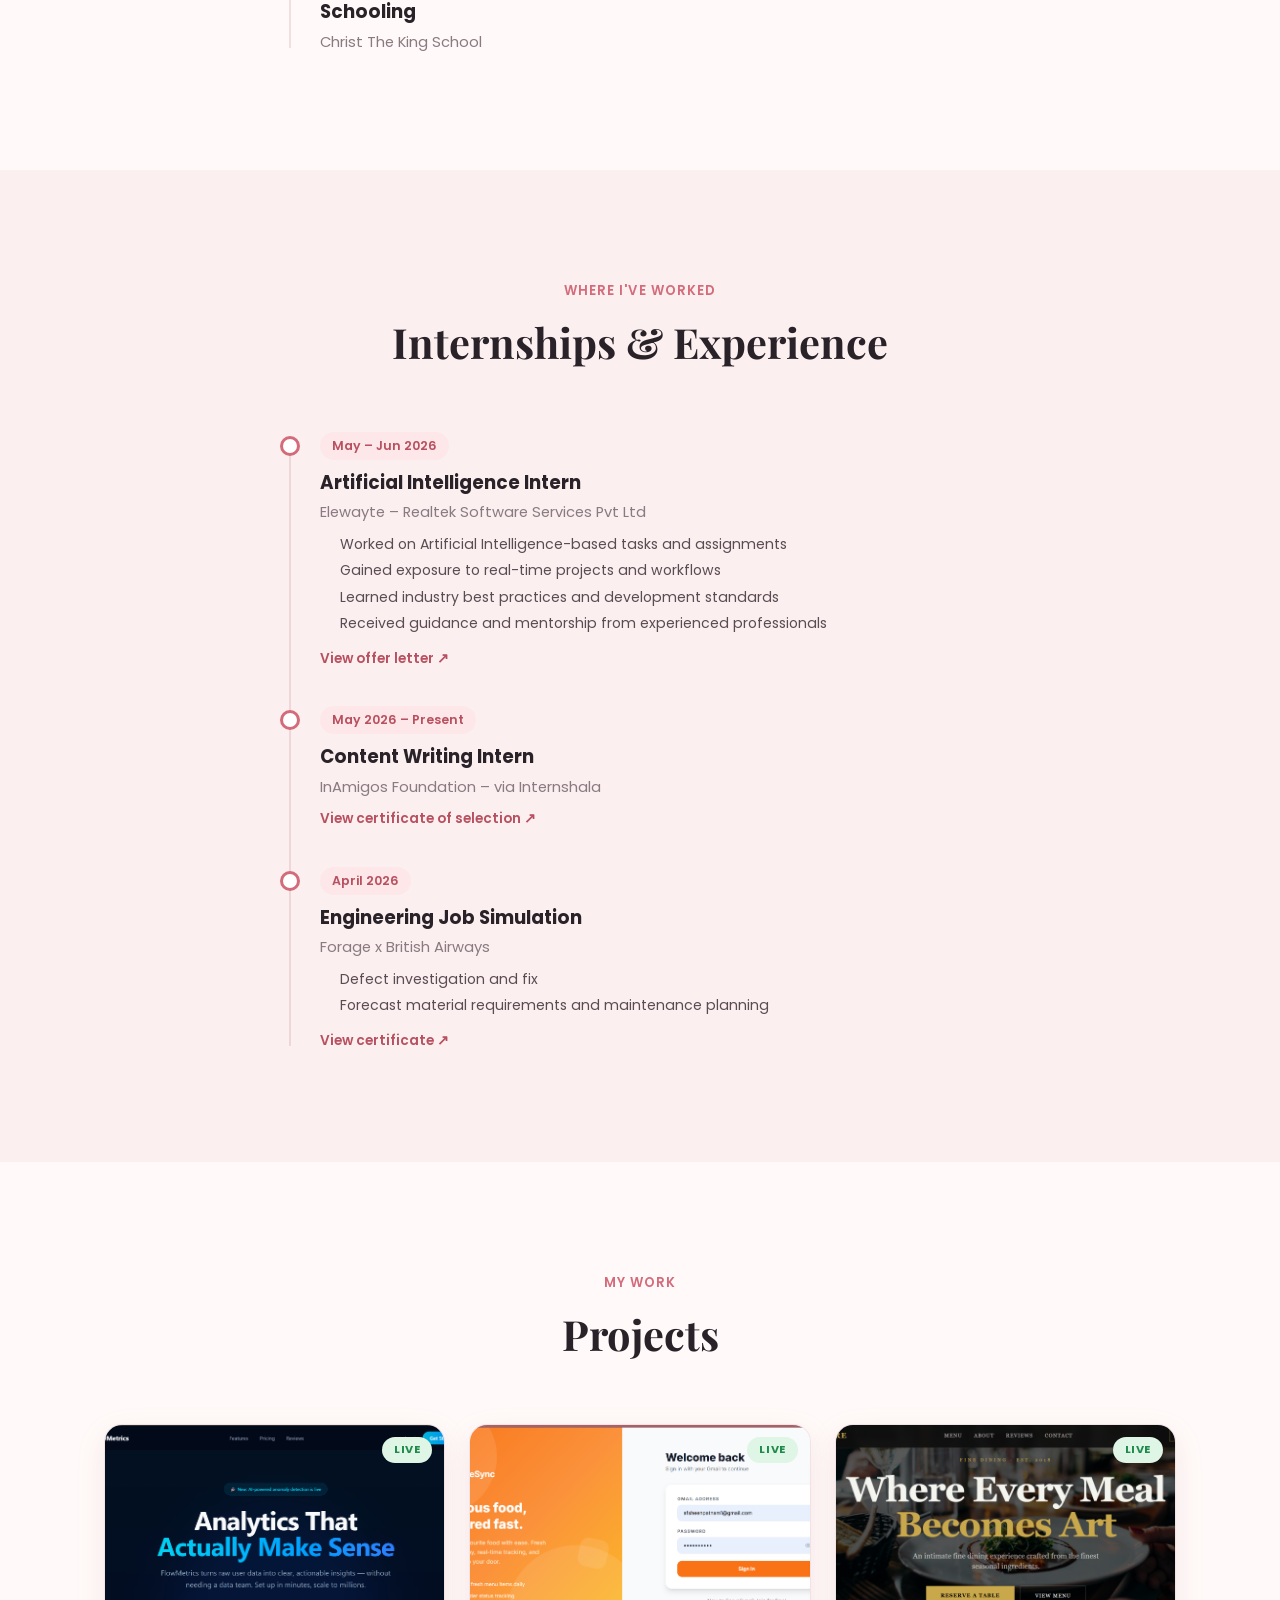
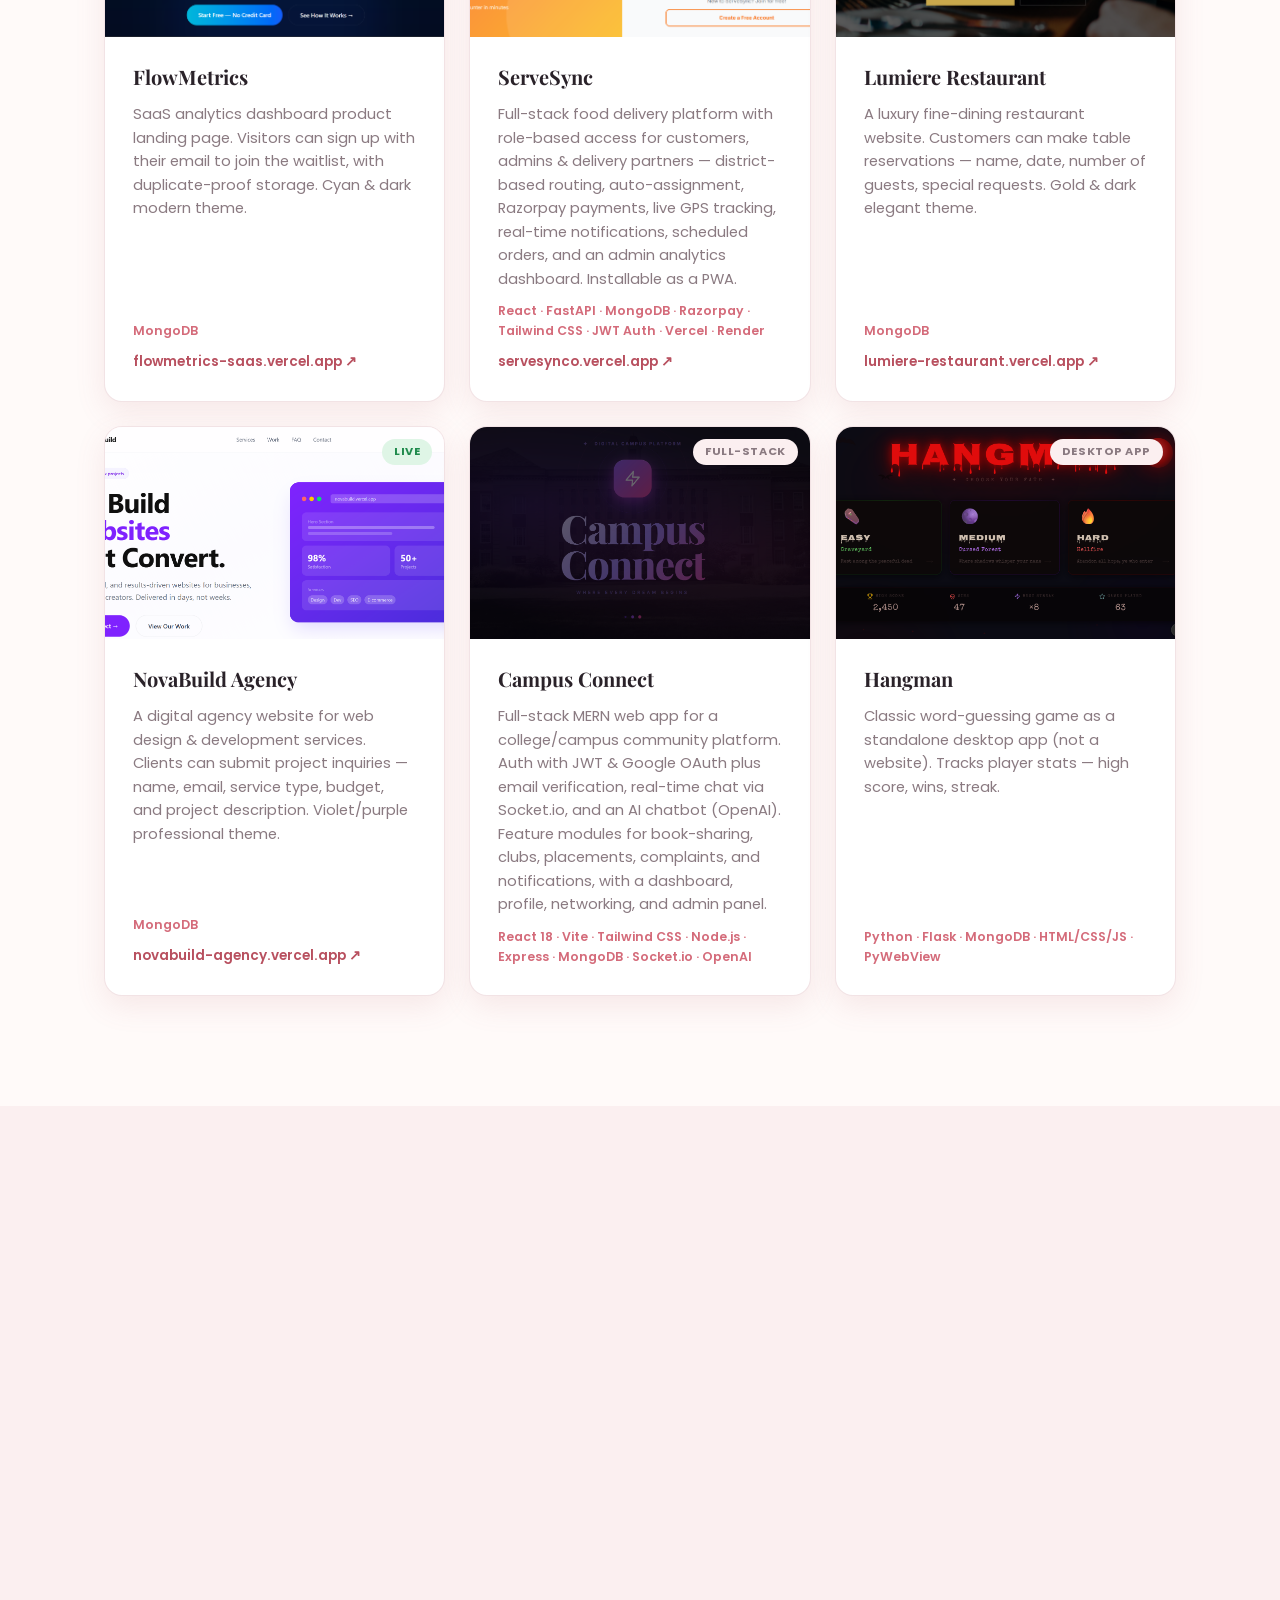
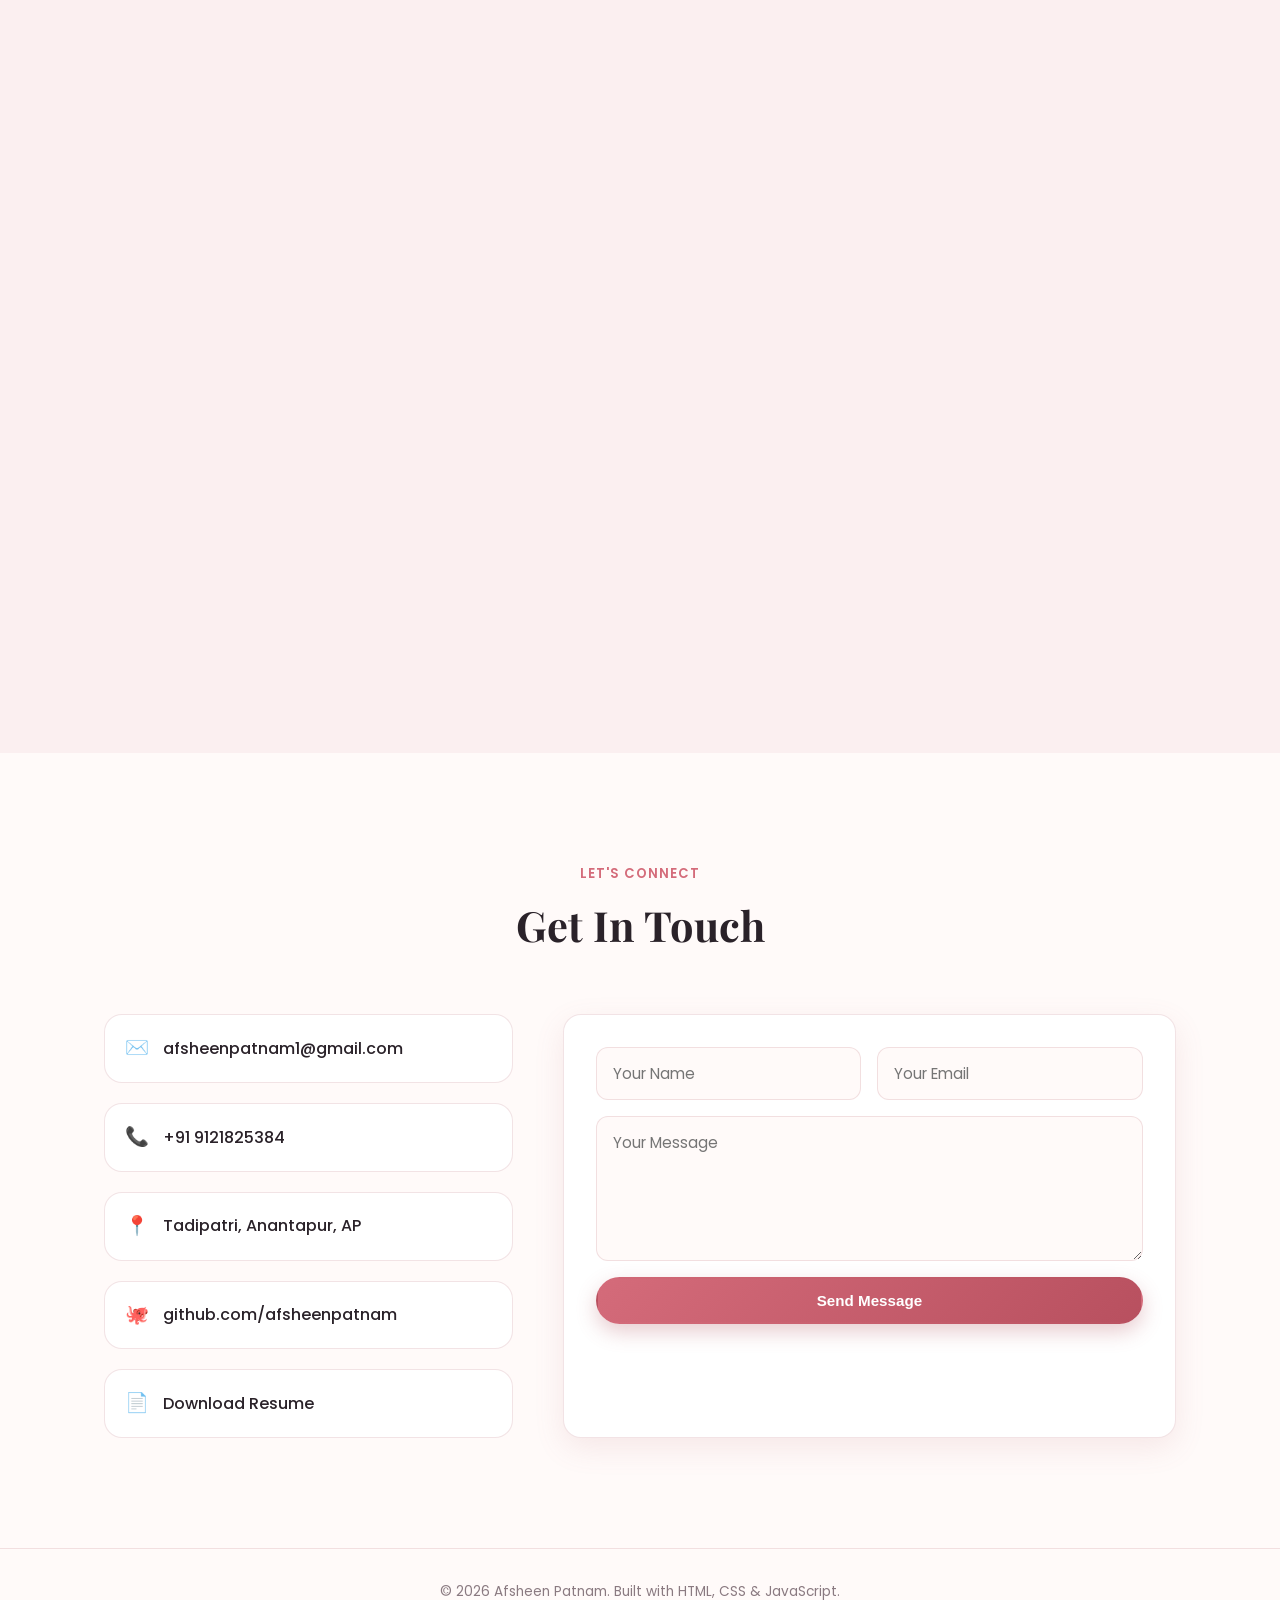
==== commit fbccf519: "Update SEO URLs to the final Vercel deployment URL" ====
--- a/index.html
+++ b/index.html
@@ -7,18 +7,18 @@
 <meta name="description" content="Afsheen Patnam - B.Tech CSE (AI&ML) student, AI Intern, and aspiring entrepreneur building real deployed products like ServeSync and Campus Connect.">
 <meta name="keywords" content="Afsheen Patnam, AI ML developer, full stack developer, B.Tech CSE AI ML, ServeSync, Campus Connect, portfolio">
 <meta name="author" content="Afsheen Patnam">
-<link rel="canonical" href="https://afsheen-patnam-portfolio.vercel.app/">
+<link rel="canonical" href="https://afsheen-portfolio-six.vercel.app/">
 
 <meta property="og:type" content="website">
 <meta property="og:title" content="Afsheen Patnam | AI & ML Developer & Aspiring Entrepreneur">
 <meta property="og:description" content="B.Tech CSE (AI&ML) student, AI Intern, and aspiring entrepreneur building real deployed products like ServeSync and Campus Connect.">
-<meta property="og:image" content="https://afsheen-patnam-portfolio.vercel.app/photo.png">
-<meta property="og:url" content="https://afsheen-patnam-portfolio.vercel.app/">
+<meta property="og:image" content="https://afsheen-portfolio-six.vercel.app/photo.png">
+<meta property="og:url" content="https://afsheen-portfolio-six.vercel.app/">
 
 <meta name="twitter:card" content="summary_large_image">
 <meta name="twitter:title" content="Afsheen Patnam | AI & ML Developer & Aspiring Entrepreneur">
 <meta name="twitter:description" content="B.Tech CSE (AI&ML) student, AI Intern, and aspiring entrepreneur building real deployed products.">
-<meta name="twitter:image" content="https://afsheen-patnam-portfolio.vercel.app/photo.png">
+<meta name="twitter:image" content="https://afsheen-portfolio-six.vercel.app/photo.png">
 
 <link rel="preconnect" href="https://fonts.googleapis.com">
 <link href="https://fonts.googleapis.com/css2?family=Playfair+Display:wght@500;600;700&family=Alex+Brush&family=Poppins:wght@300;400;500;600;700&display=swap" rel="stylesheet">
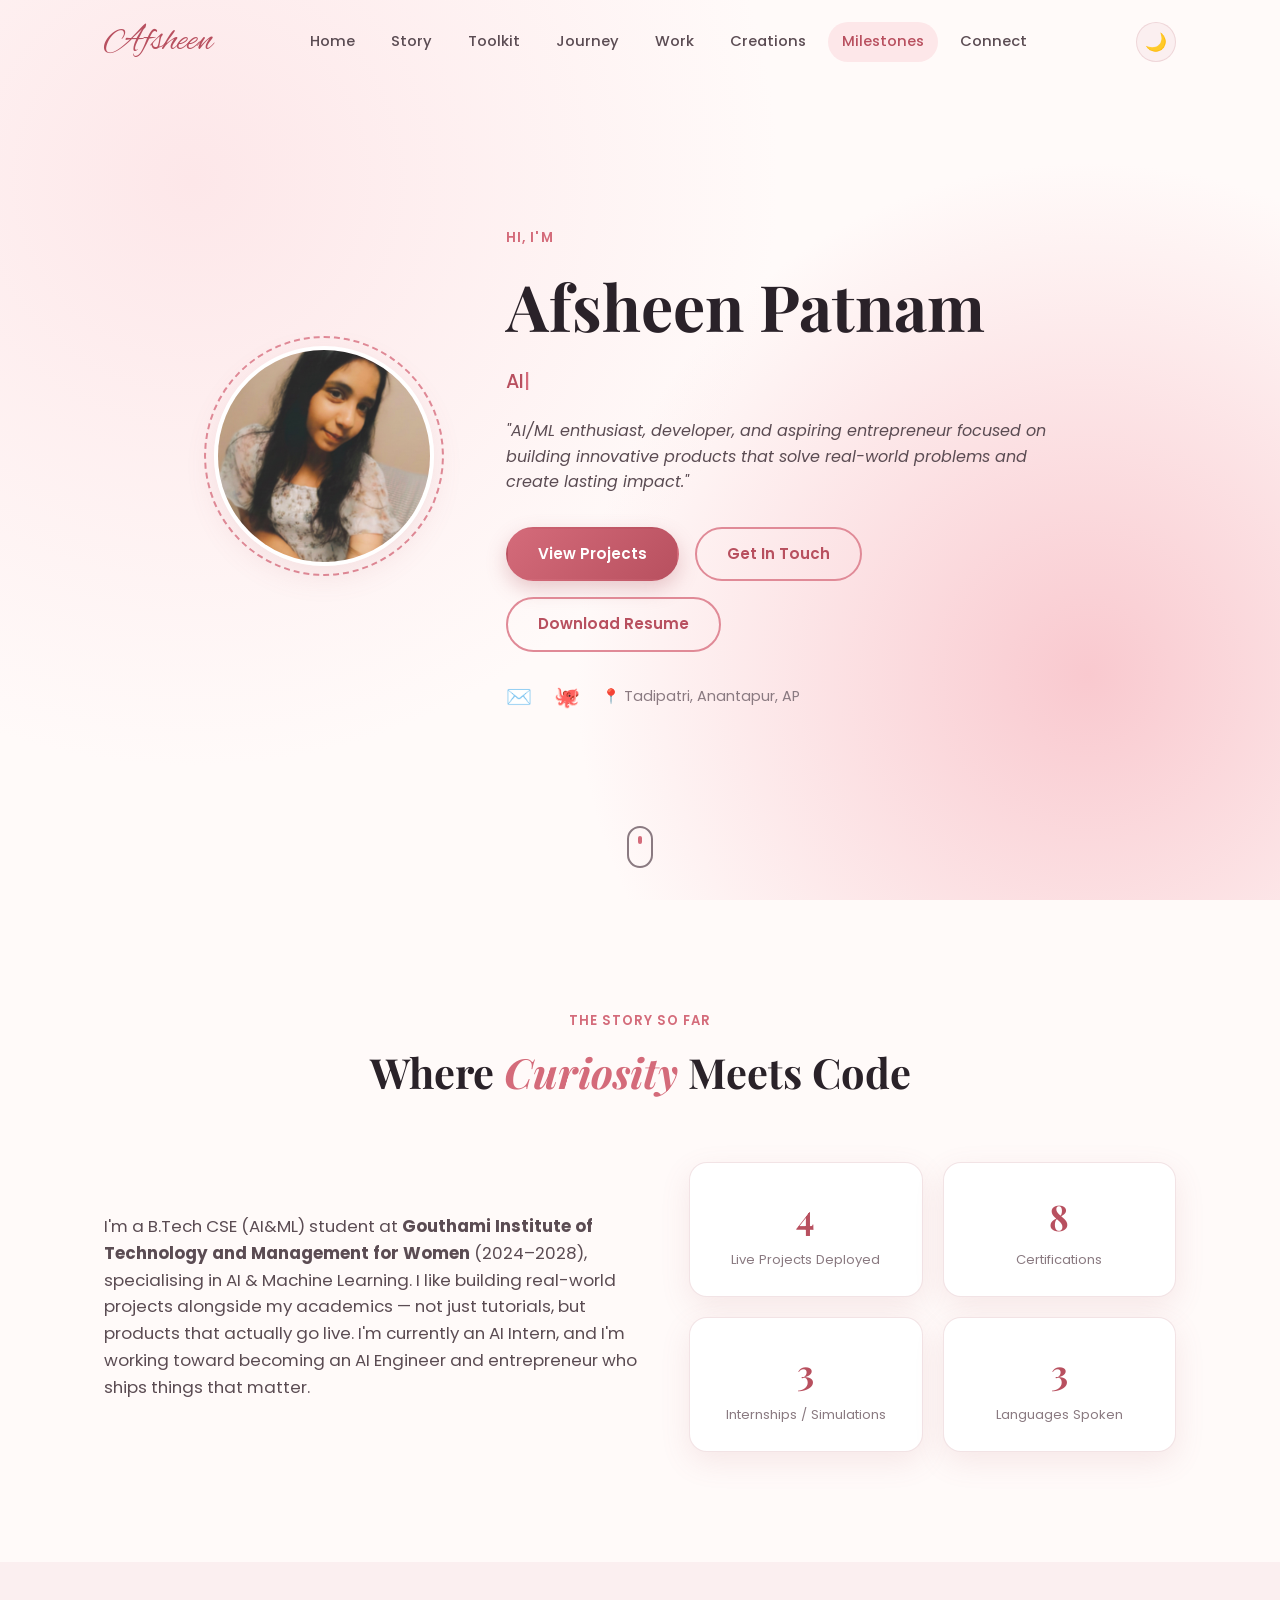
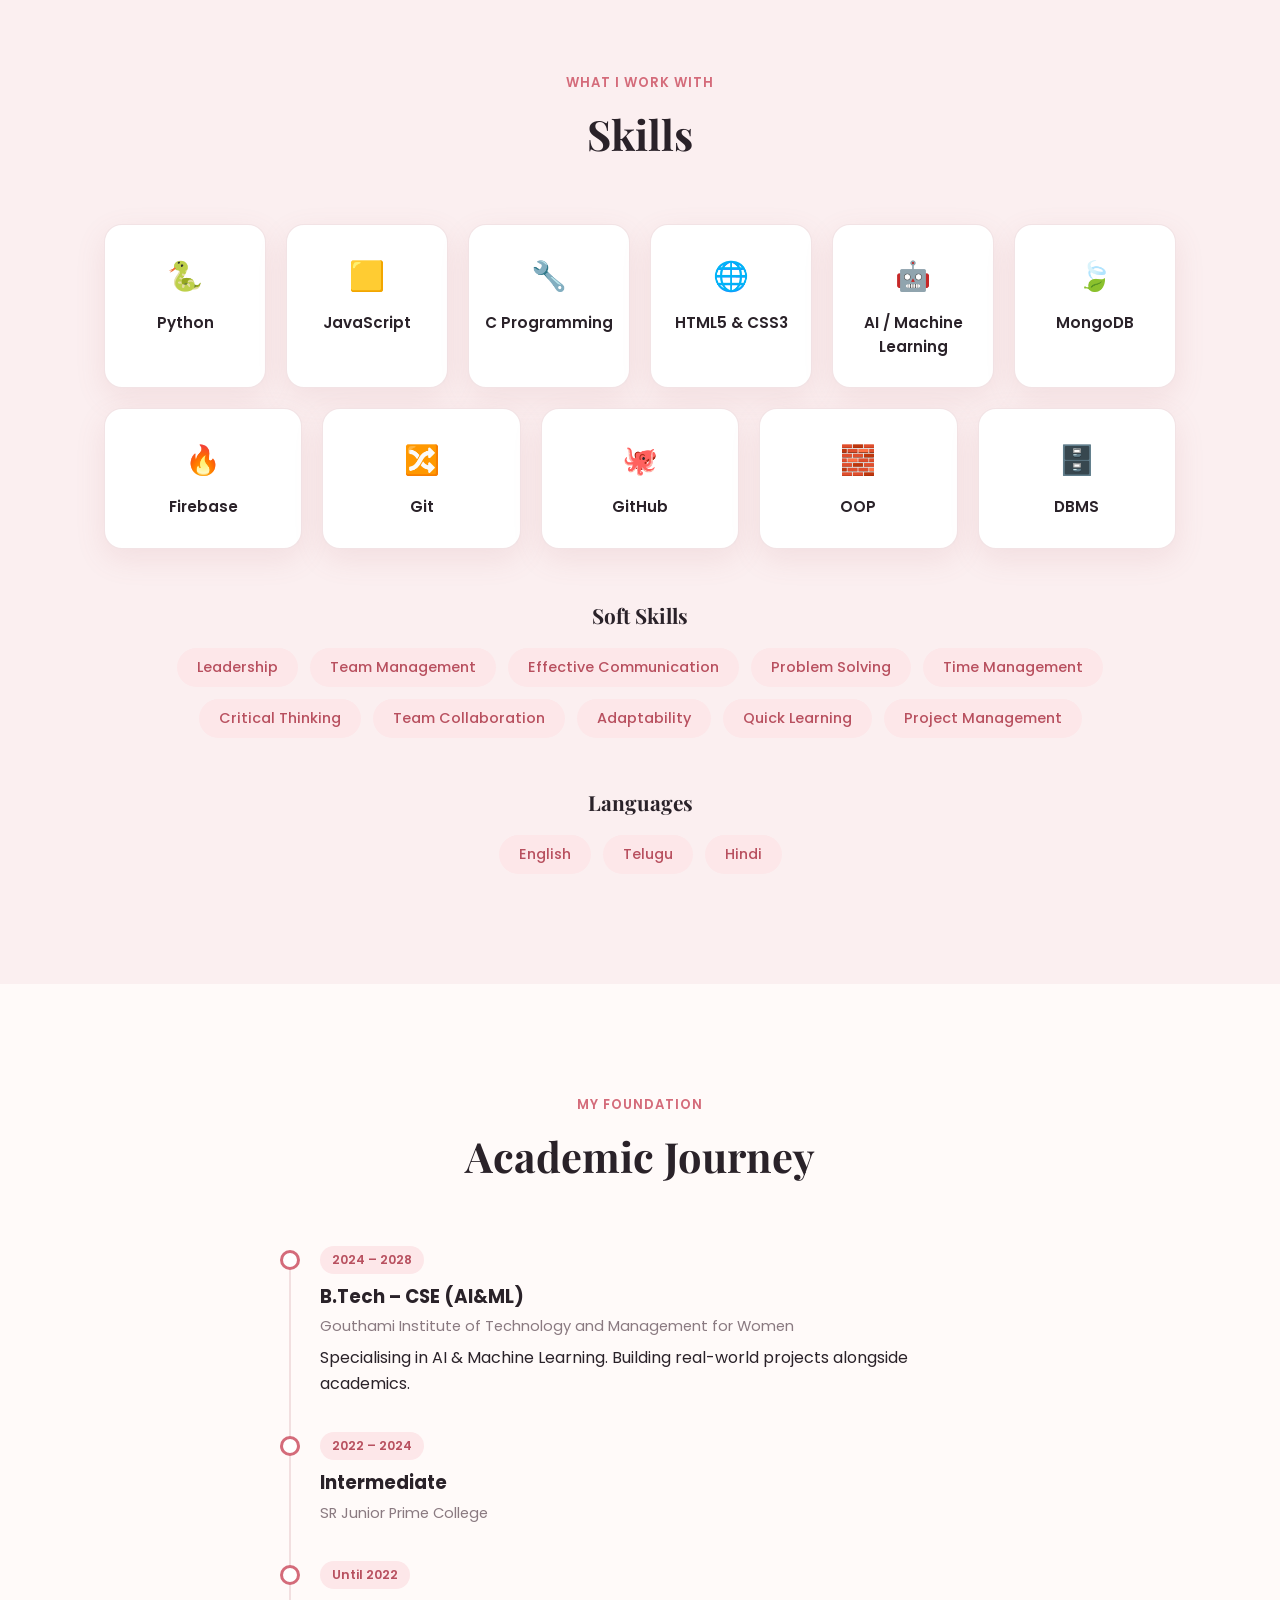
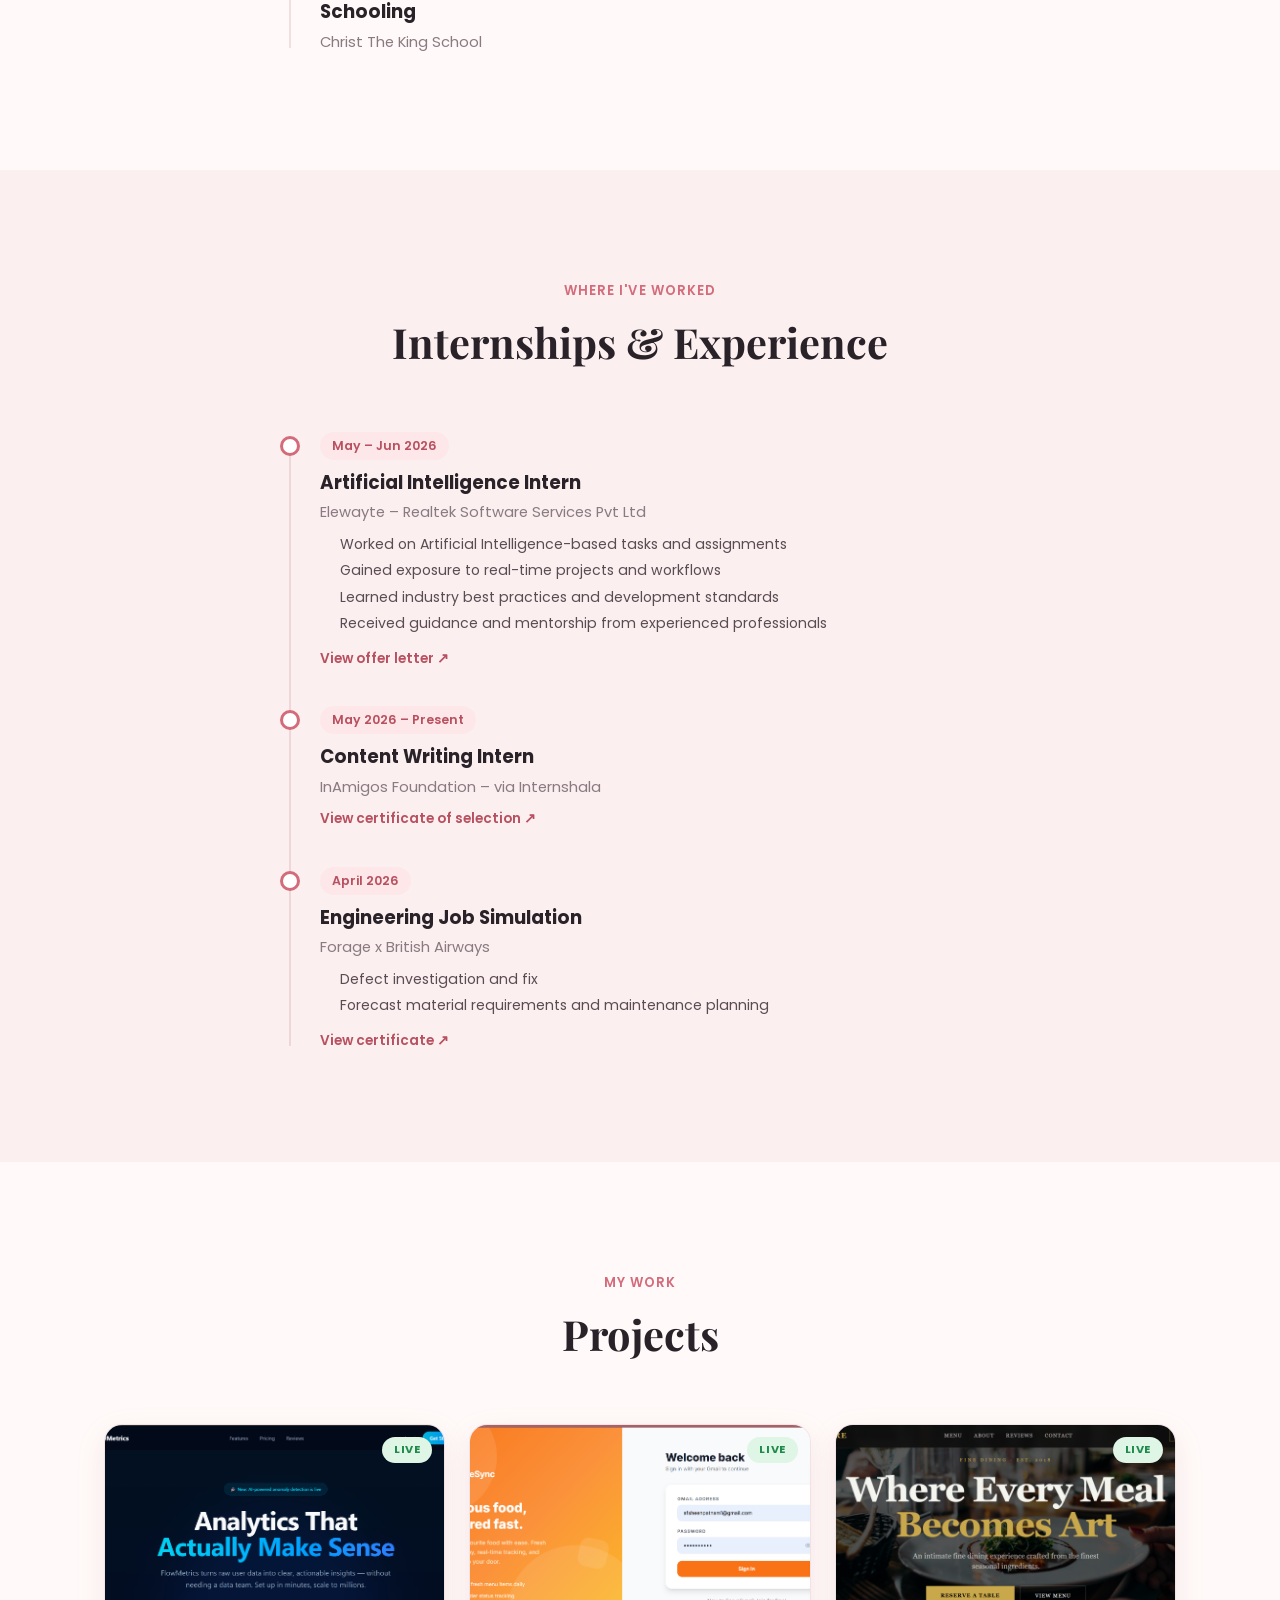
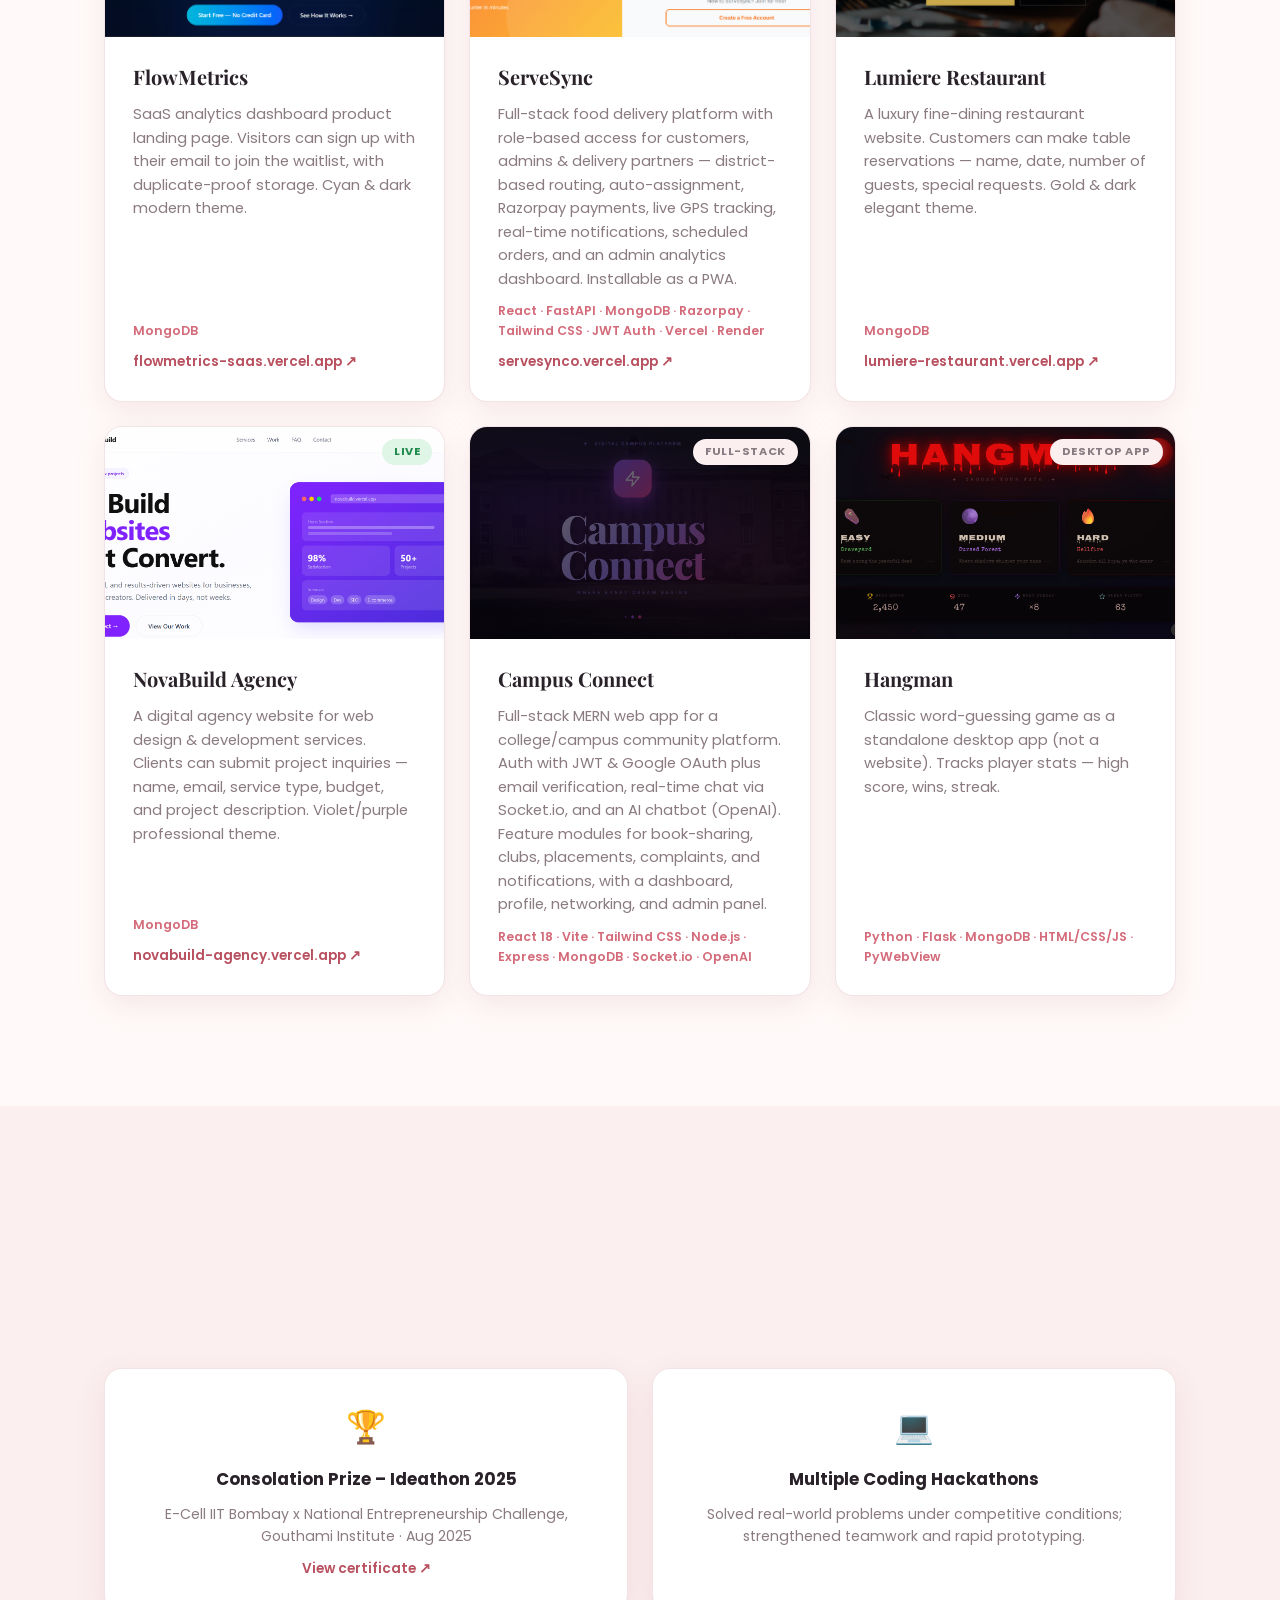
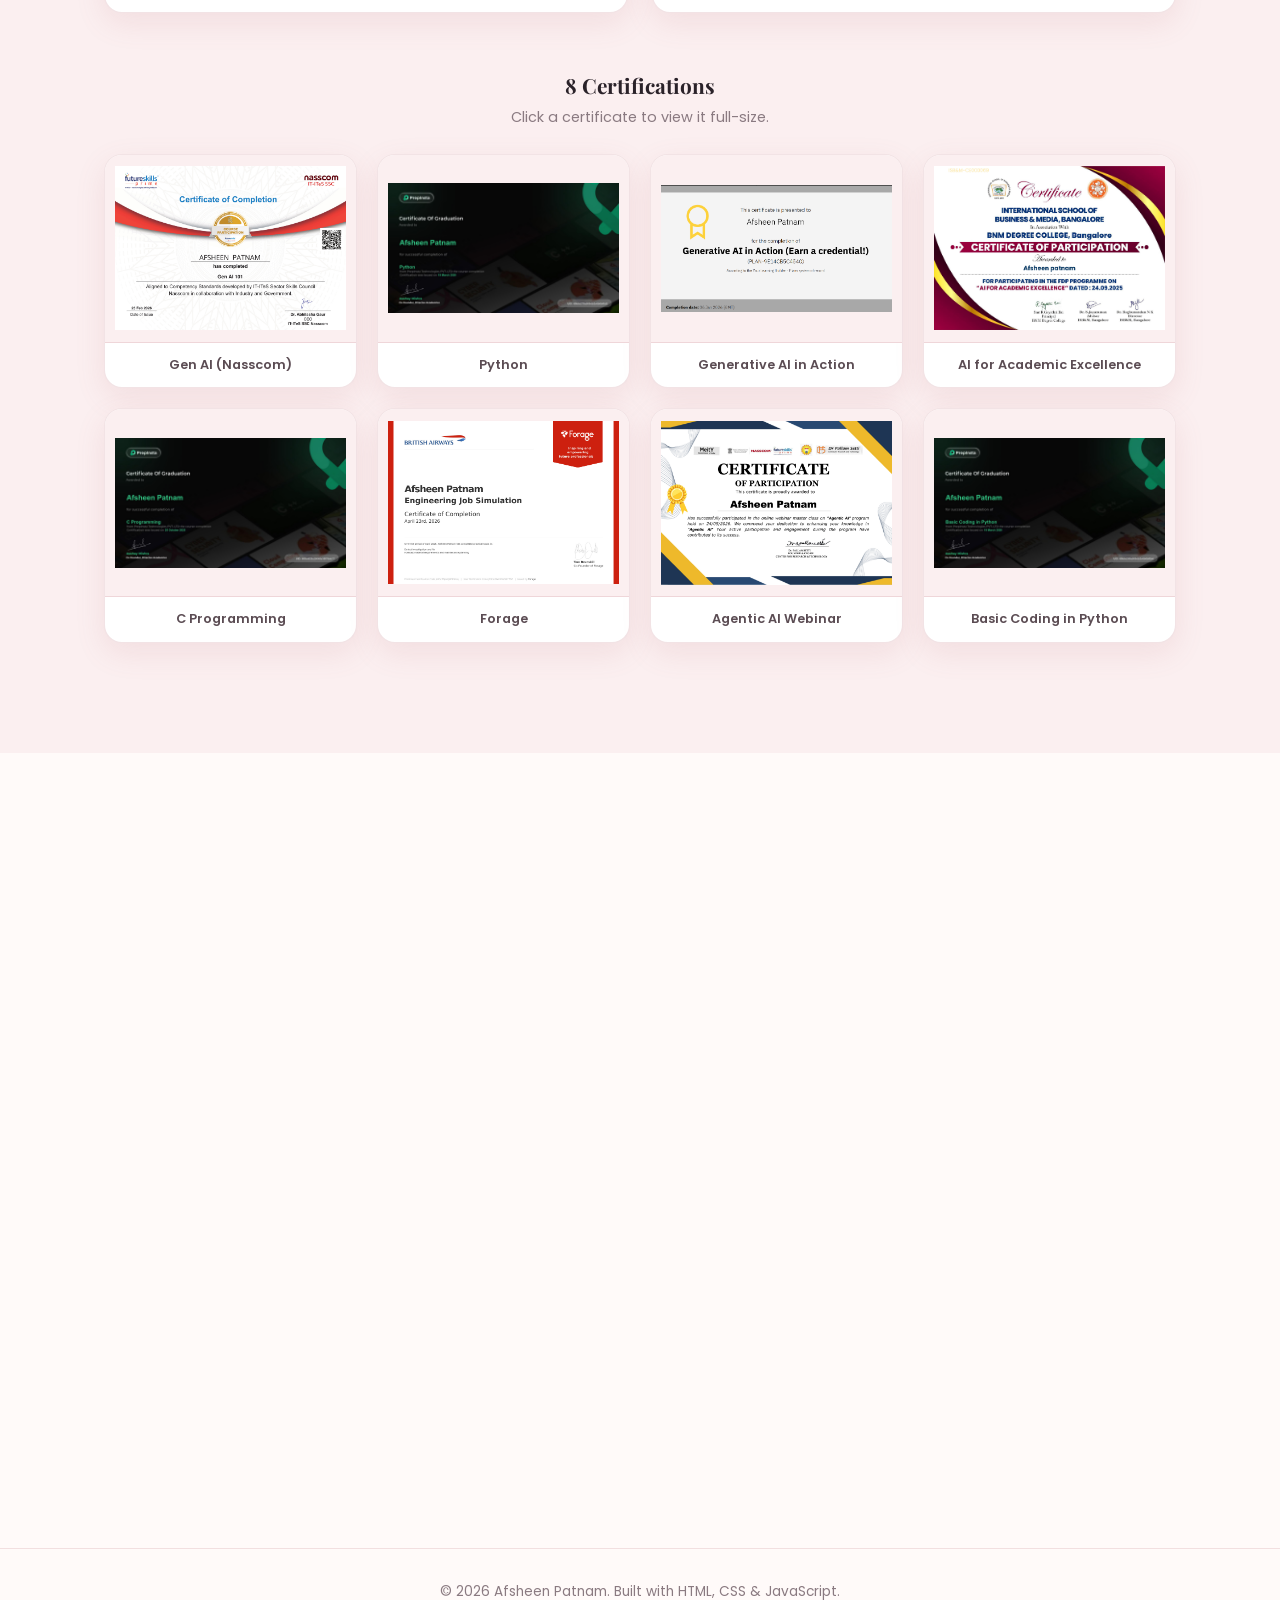
==== commit ac20801d: "Remove voice intro feature" ====
--- a/index.html
+++ b/index.html
@@ -25,9 +25,6 @@
 <link rel="stylesheet" href="style.css">
 </head>
 <body>
-
-<audio id="introAudio" src="audio/intro.mp3" preload="auto"></audio>
-<button class="voice-hint" id="voiceHint" type="button">🔊 Hear Me</button>
 
 <div class="progress-bar" id="progressBar"></div>
 
--- a/style.css
+++ b/style.css
@@ -618,36 +618,6 @@
 }
 .back-to-top.show { opacity: 1; pointer-events: auto; transform: translateY(0); }
 
-.voice-hint {
-  position: fixed;
-  bottom: 28px;
-  left: 28px;
-  background: linear-gradient(135deg, var(--rose-500), var(--rose-600));
-  color: #fff;
-  border: none;
-  padding: 12px 20px;
-  border-radius: 999px;
-  font-family: var(--font-body);
-  font-weight: 600;
-  font-size: 0.85rem;
-  cursor: pointer;
-  box-shadow: var(--shadow);
-  opacity: 0;
-  pointer-events: none;
-  transform: translateY(12px);
-  transition: opacity var(--transition), transform var(--transition);
-  z-index: 900;
-}
-.voice-hint.show {
-  opacity: 1;
-  pointer-events: auto;
-  transform: translateY(0);
-  animation: voicePulse 1.8s ease-in-out infinite;
-}
-@keyframes voicePulse {
-  0%, 100% { box-shadow: 0 8px 20px rgba(180, 90, 100, 0.3); }
-  50% { box-shadow: 0 8px 28px rgba(180, 90, 100, 0.55); }
-}
 
 /* ===== Reveal Animation ===== */
 [data-reveal] {
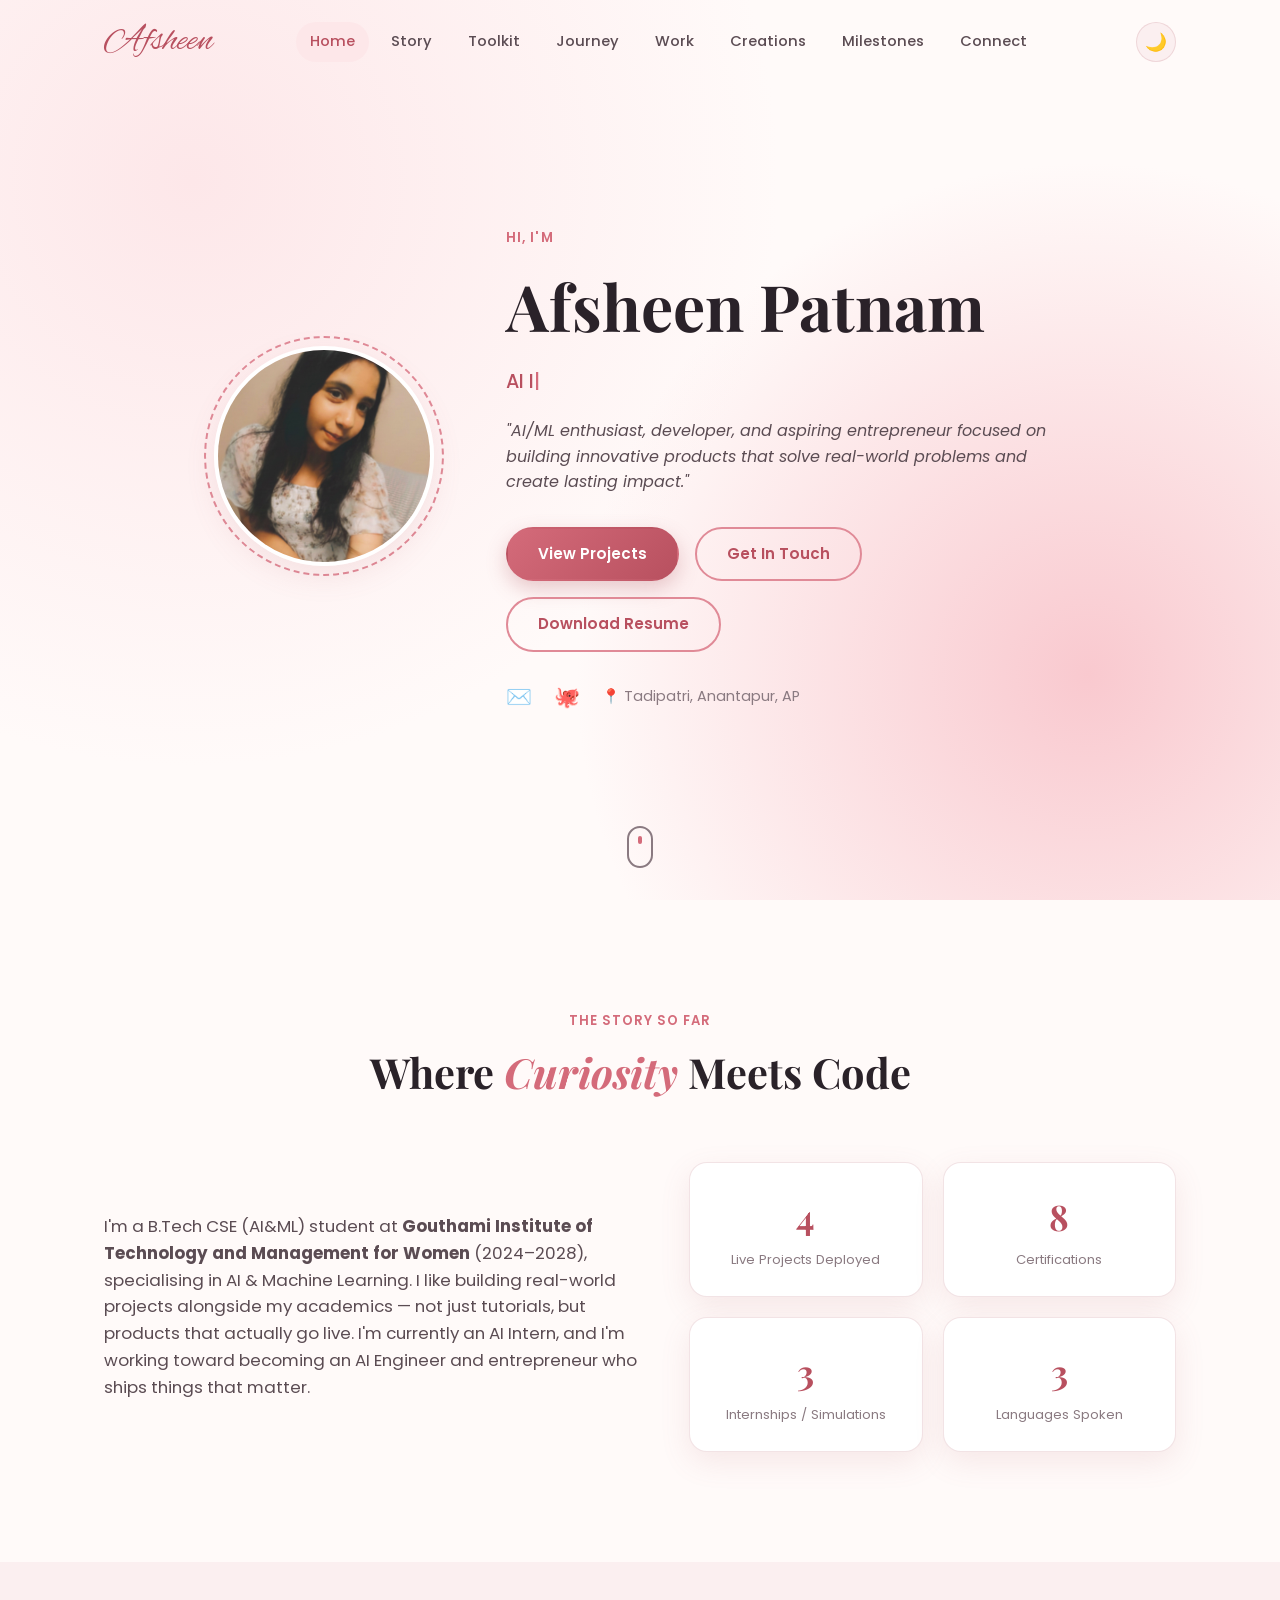
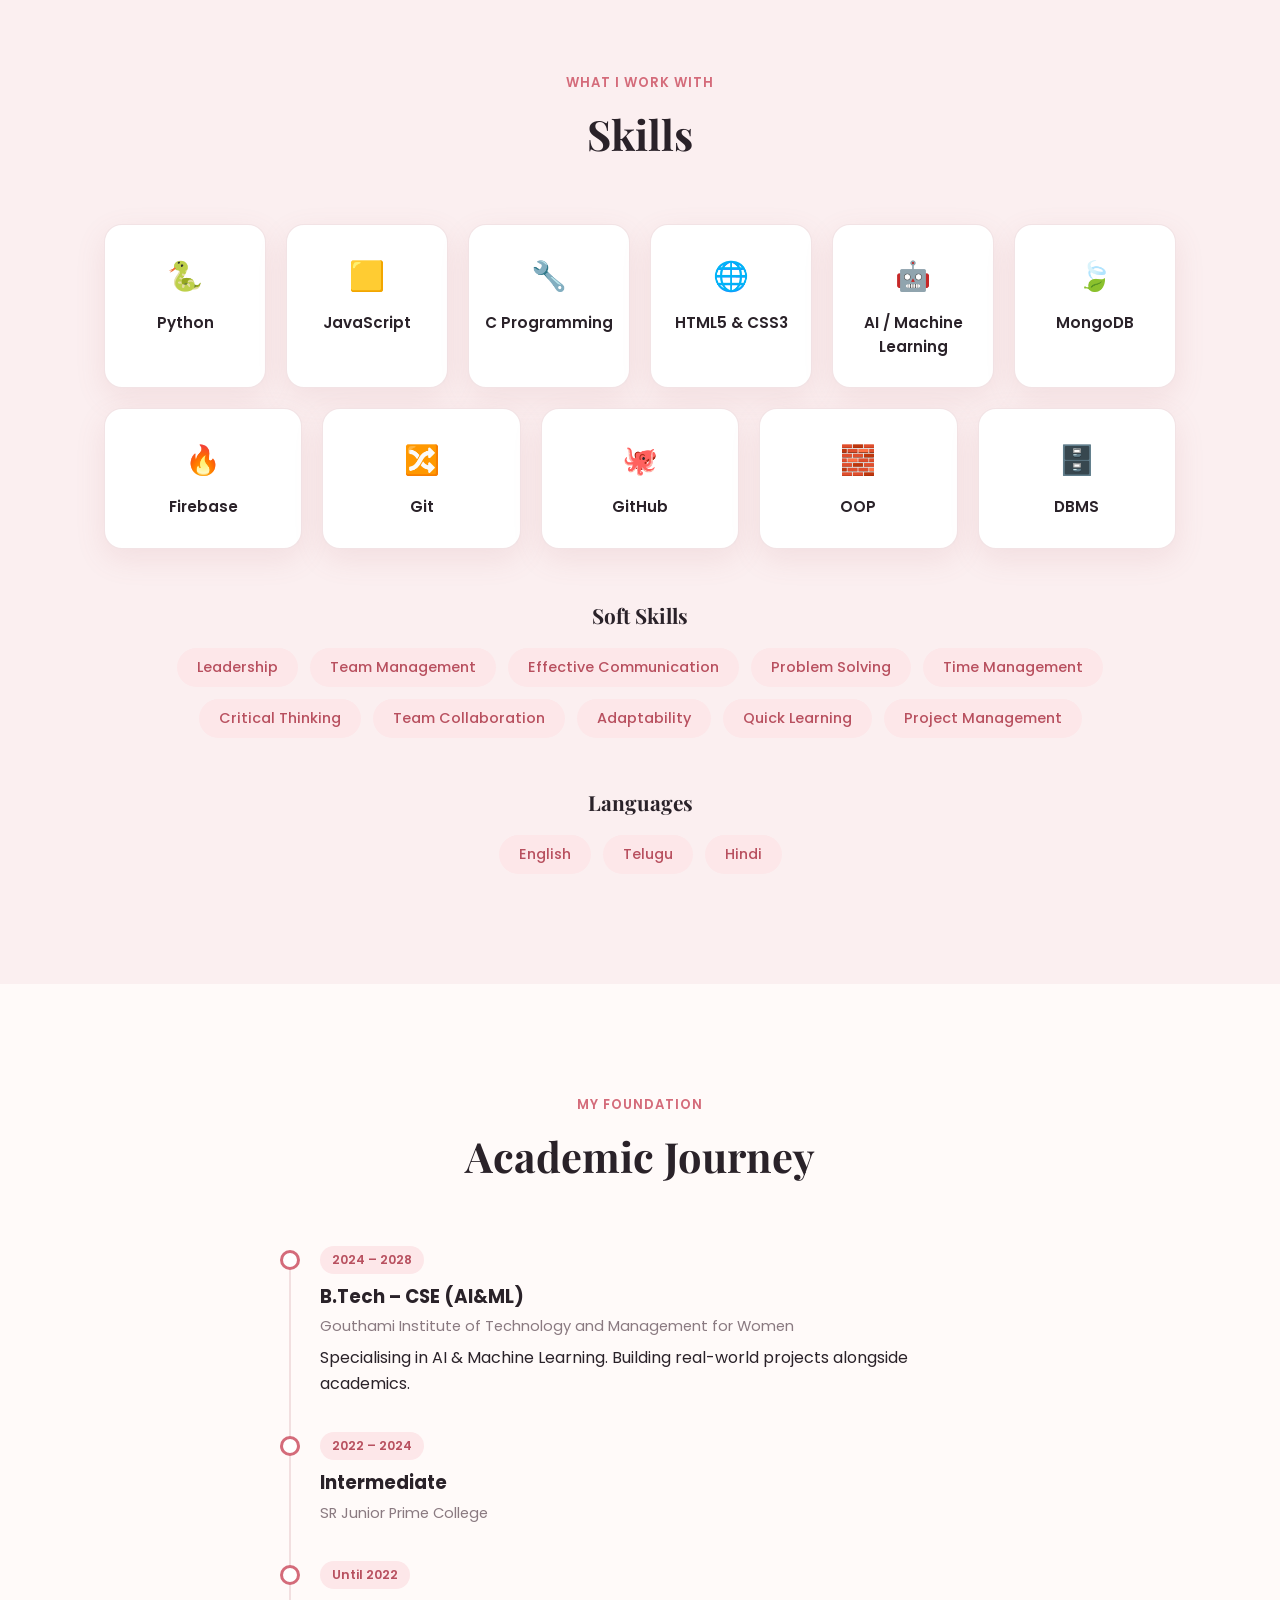
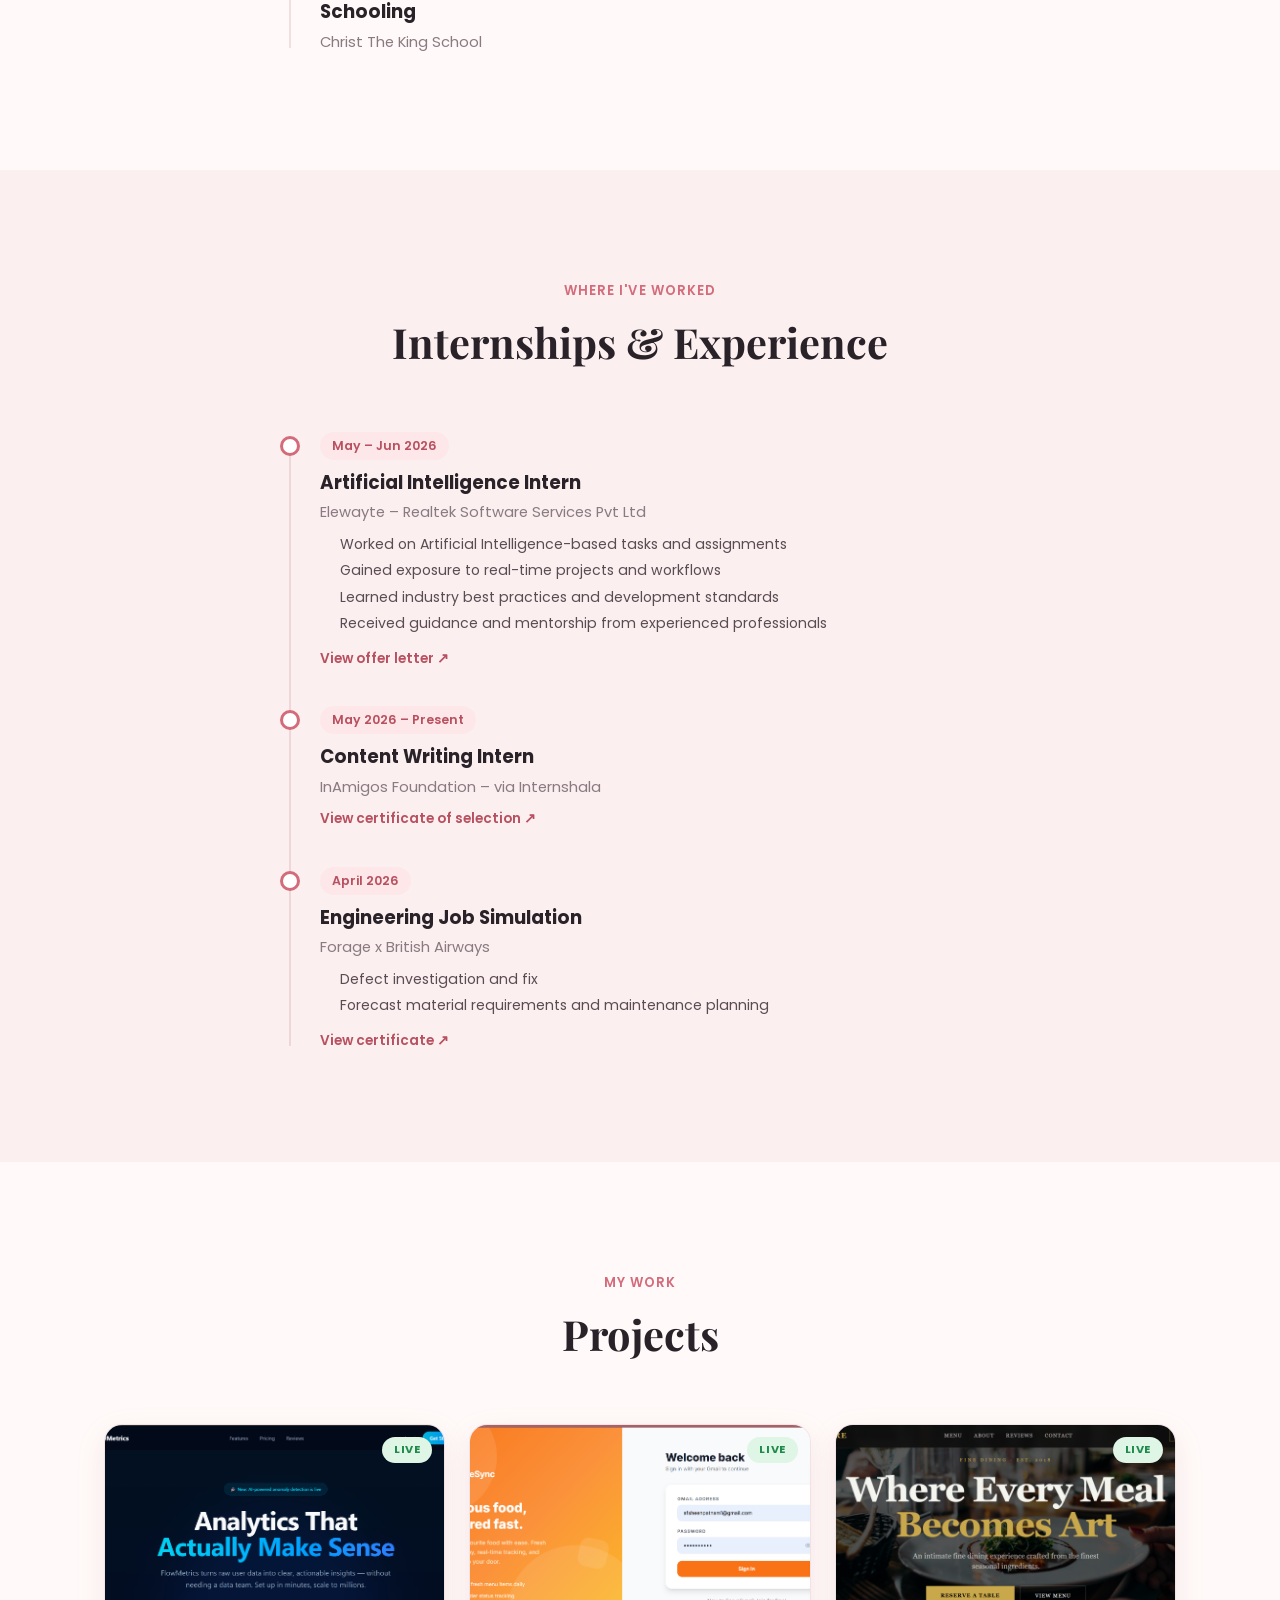
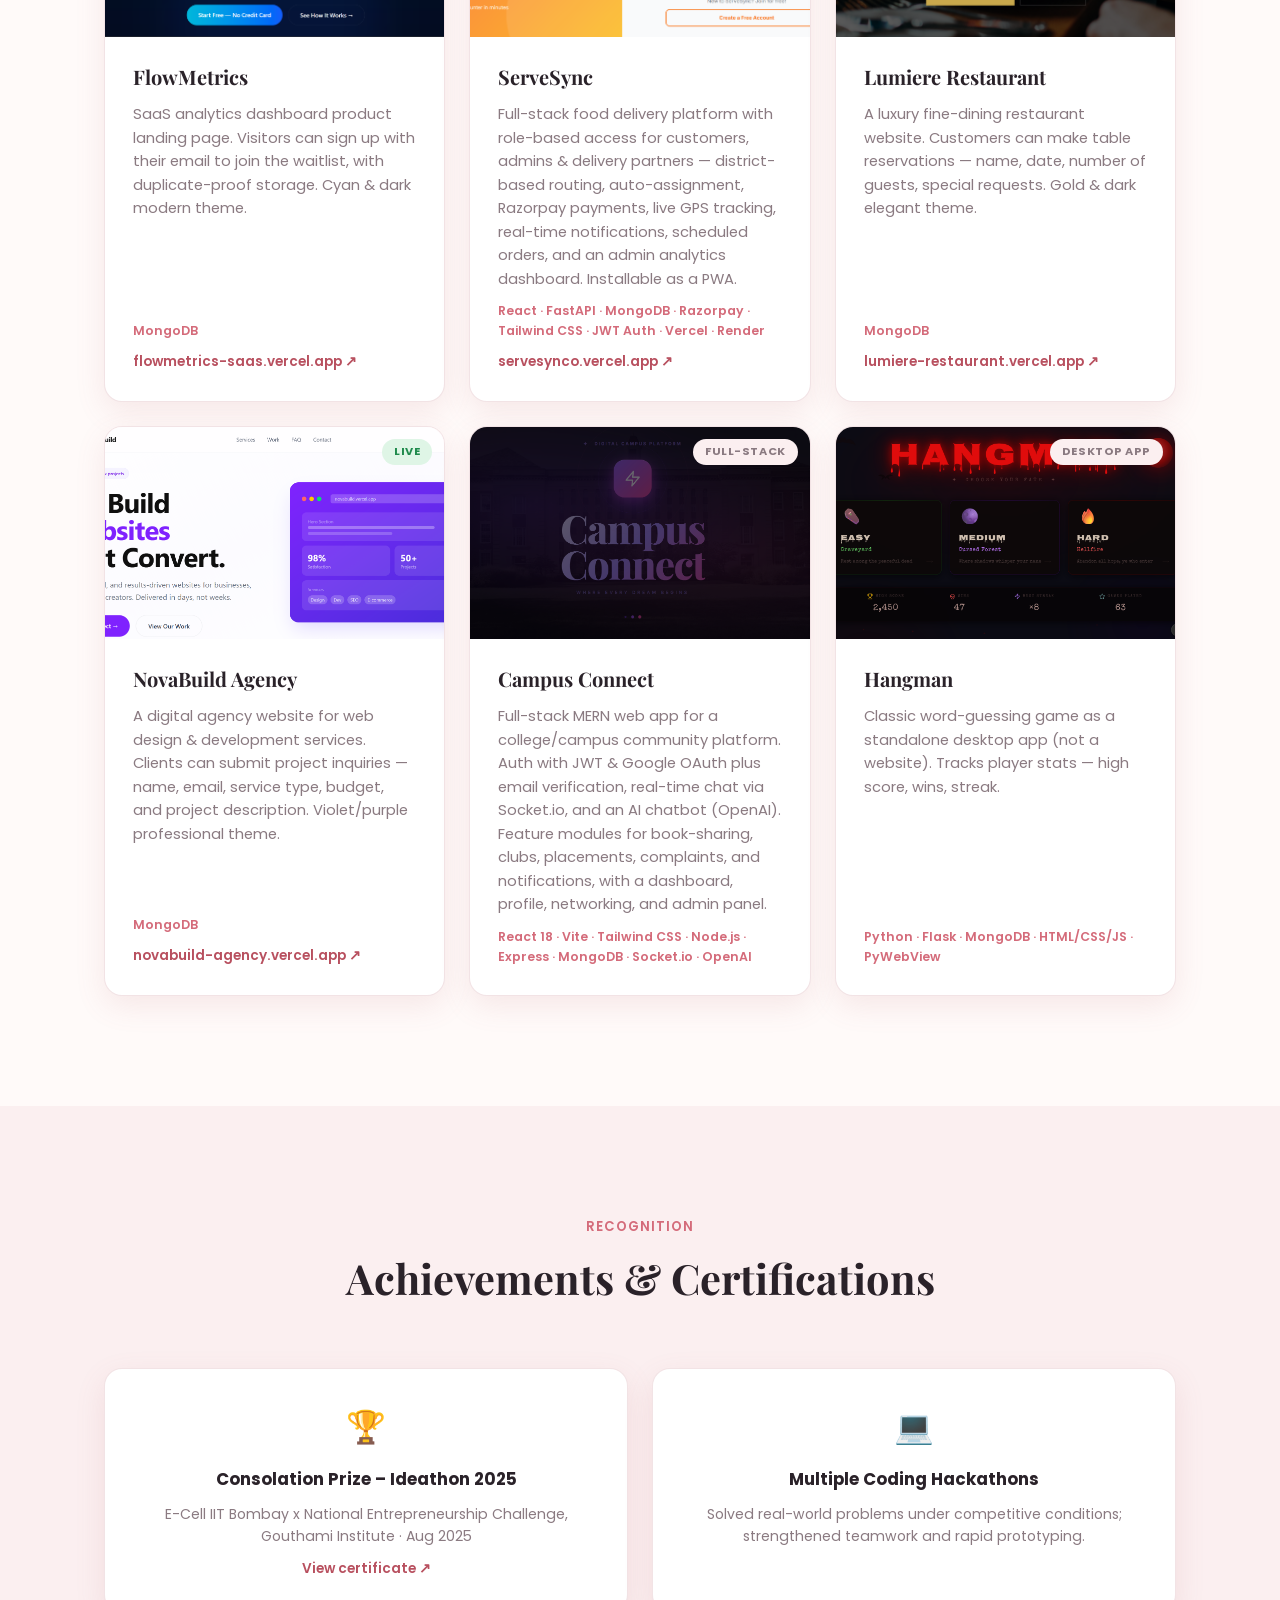
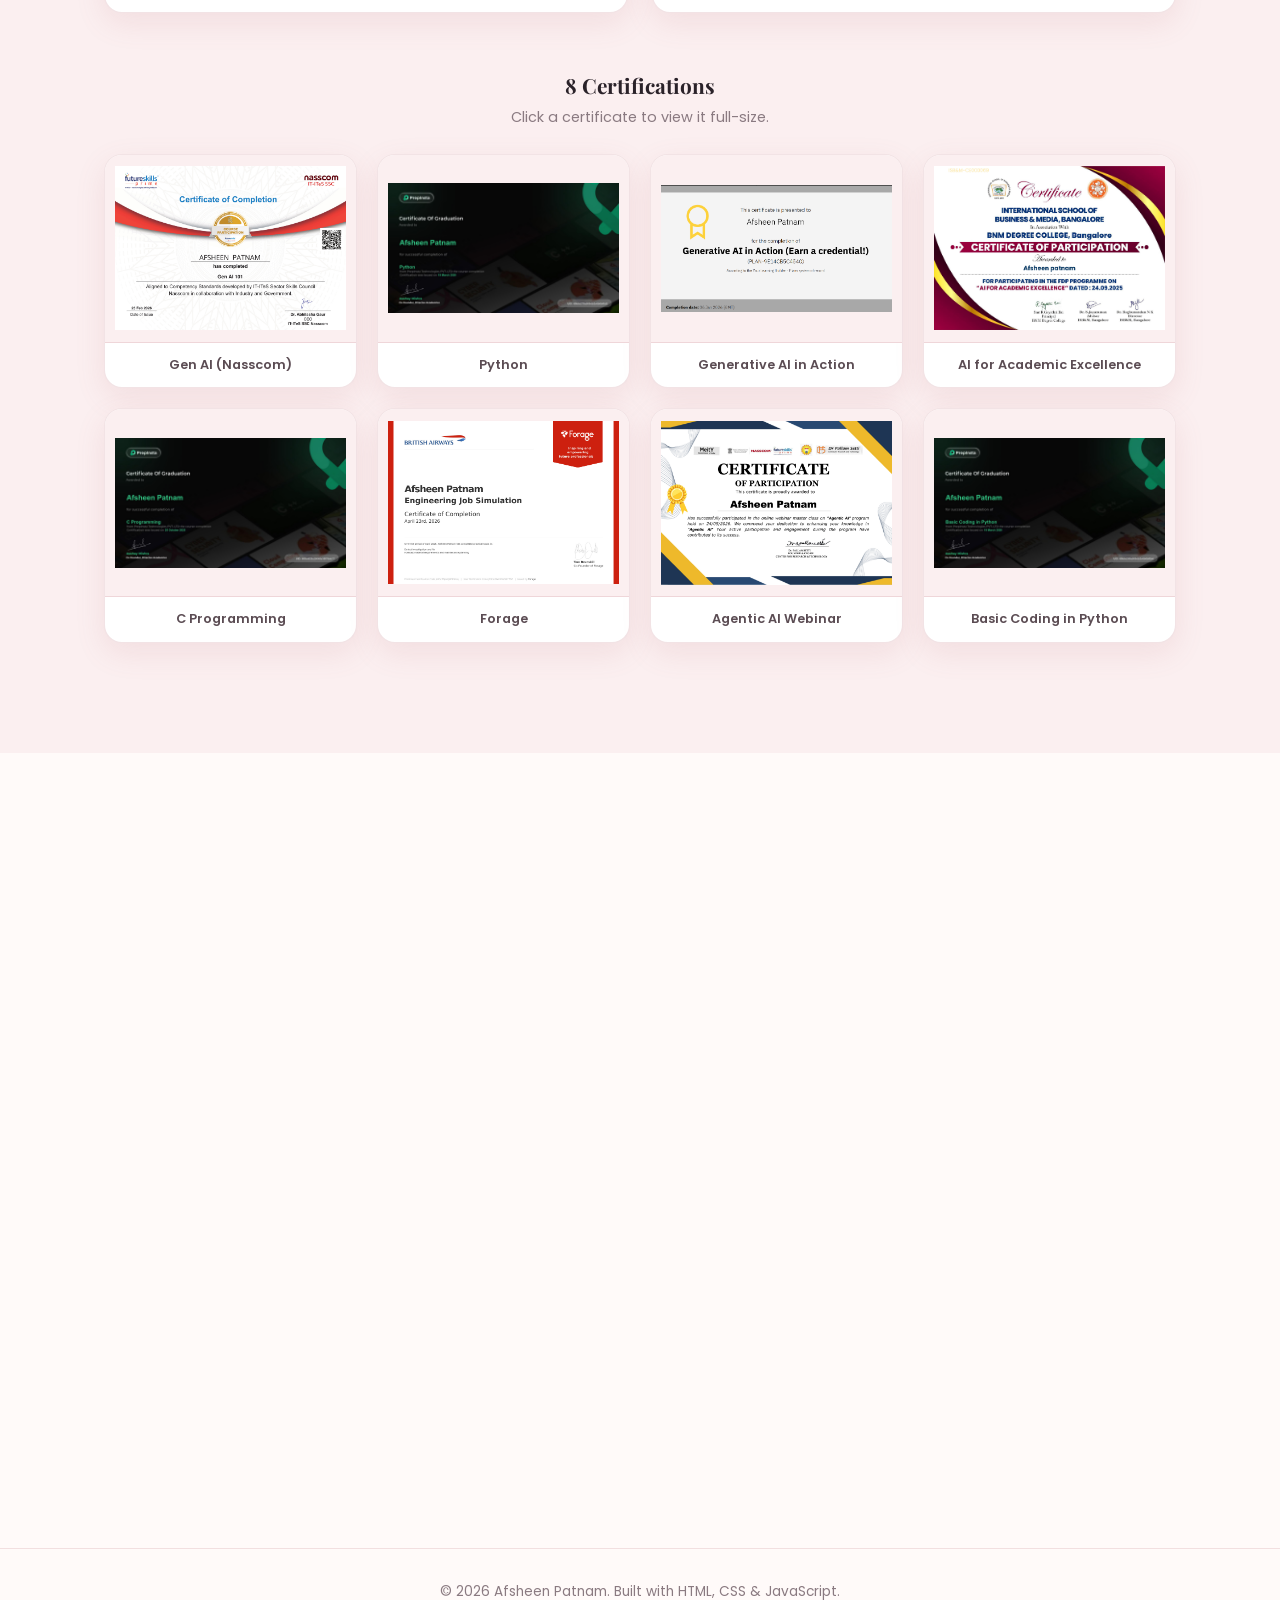
==== commit 7781d886: "Wire contact form to Web3Forms so messages actually reach inbox" ====
--- a/index.html
+++ b/index.html
@@ -3,7 +3,7 @@
 <head>
 <meta charset="UTF-8">
 <meta name="viewport" content="width=device-width, initial-scale=1.0">
-<title>Afsheen Patnam | AI &amp; ML Developer &amp; Aspiring Entrepreneur</title>
+<title>Afsheen Patnam | AI & ML Developer & Aspiring Entrepreneur</title>
 <meta name="description" content="Afsheen Patnam - B.Tech CSE (AI&ML) student, AI Intern, and aspiring entrepreneur building real deployed products like ServeSync and Campus Connect.">
 <meta name="keywords" content="Afsheen Patnam, AI ML developer, full stack developer, B.Tech CSE AI ML, ServeSync, Campus Connect, portfolio">
 <meta name="author" content="Afsheen Patnam">
@@ -502,12 +502,15 @@
         </a>
       </div>
       <form class="contact-form" id="contactForm" data-reveal>
+        <input type="hidden" name="access_key" value="a7b590af-be02-4fc1-89a6-bc8a749bde36">
+        <input type="hidden" name="subject" value="New message from your portfolio site">
+        <input type="checkbox" name="botcheck" style="display: none;">
         <div class="form-row">
           <input type="text" id="name" name="name" placeholder="Your Name" required>
           <input type="email" id="email" name="email" placeholder="Your Email" required>
         </div>
         <textarea id="message" name="message" rows="5" placeholder="Your Message" required></textarea>
-        <button type="submit" class="btn btn-primary">Send Message</button>
+        <button type="submit" class="btn btn-primary" id="contactSubmit">Send Message</button>
         <p class="form-note" id="formNote"></p>
       </form>
     </div>
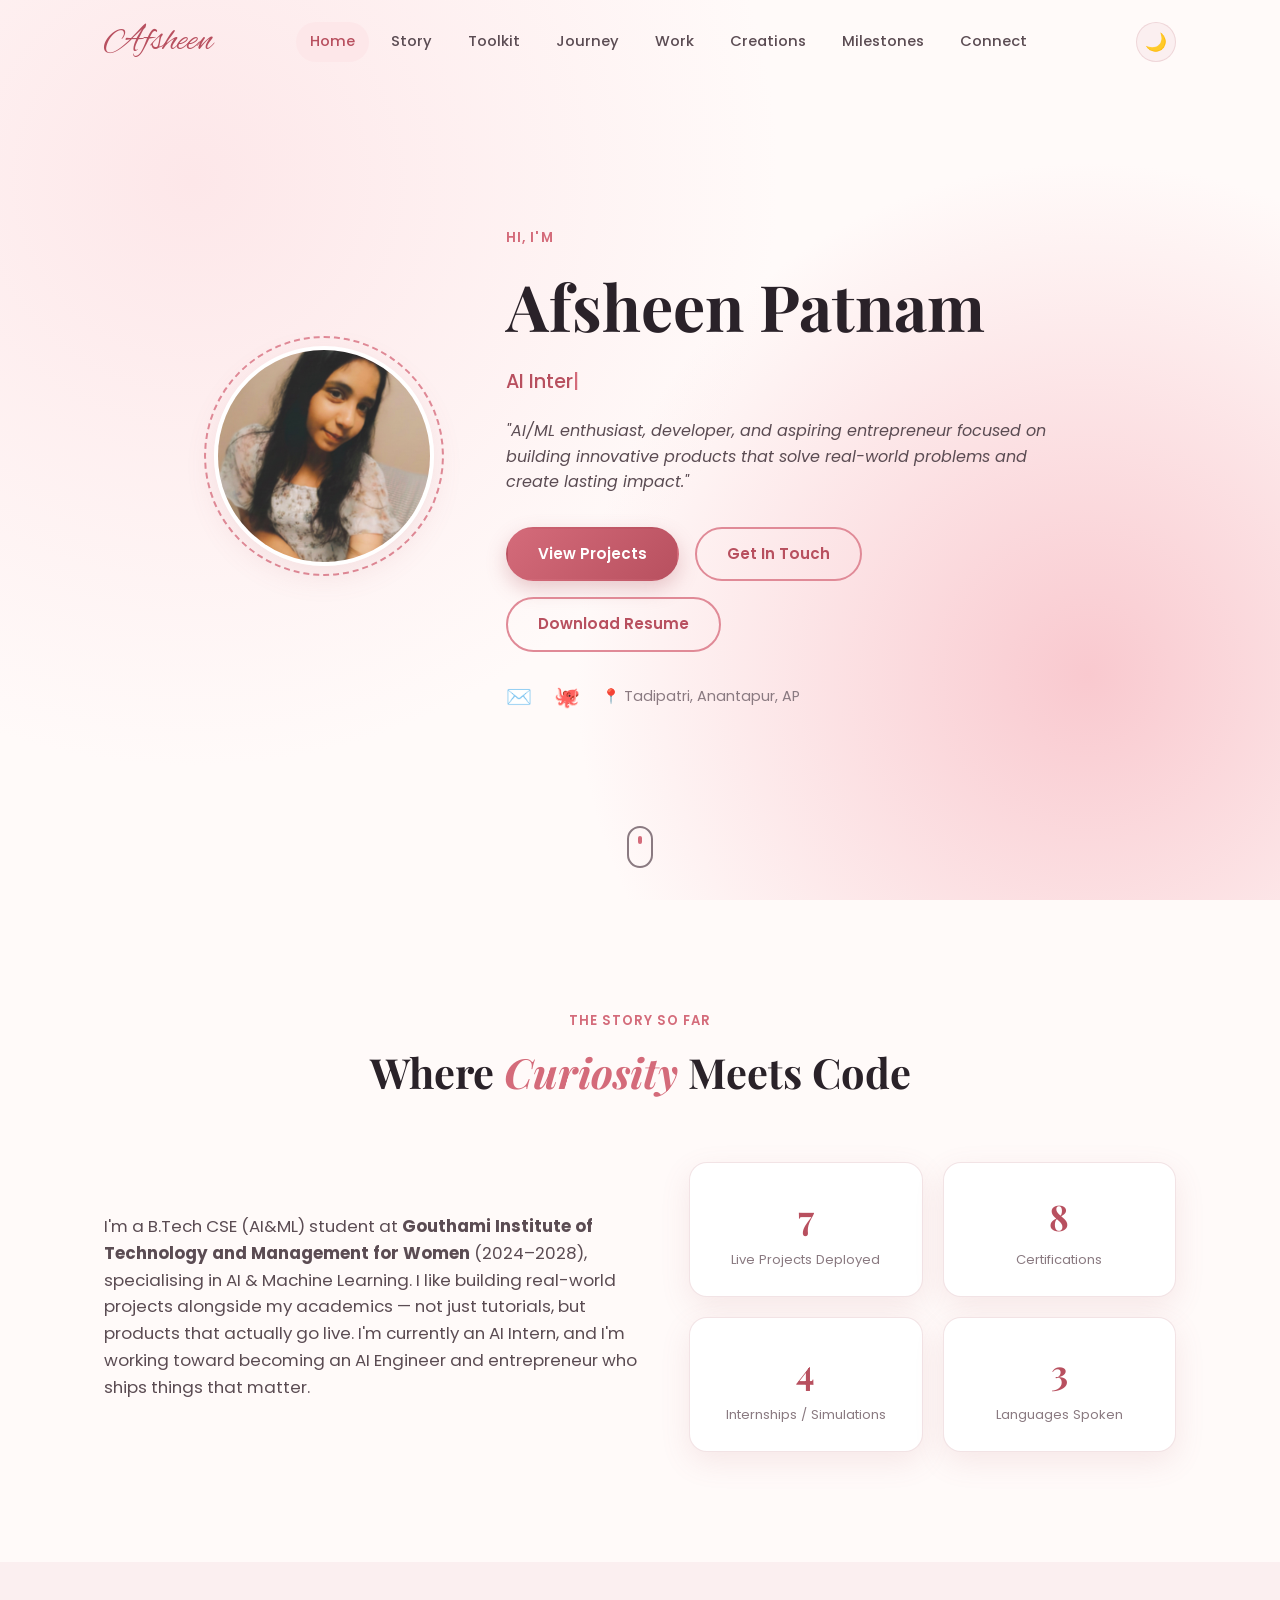
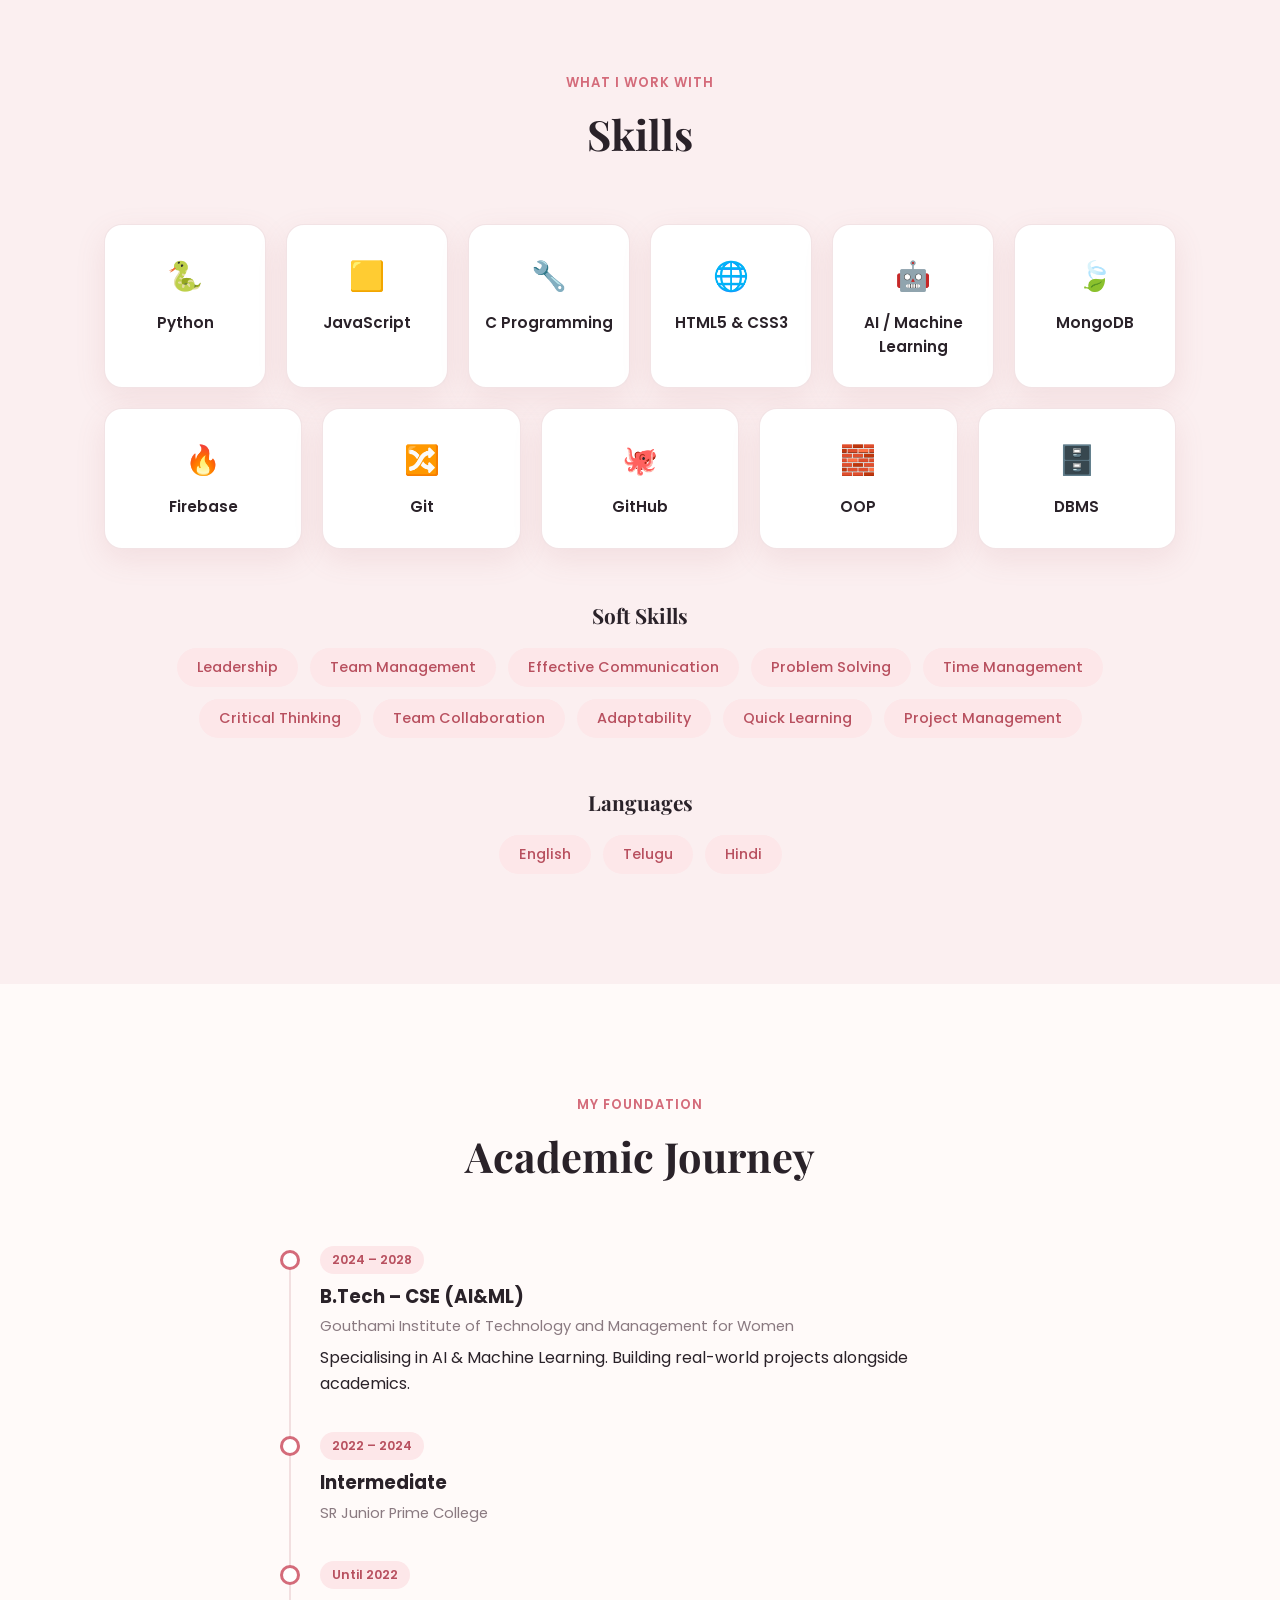
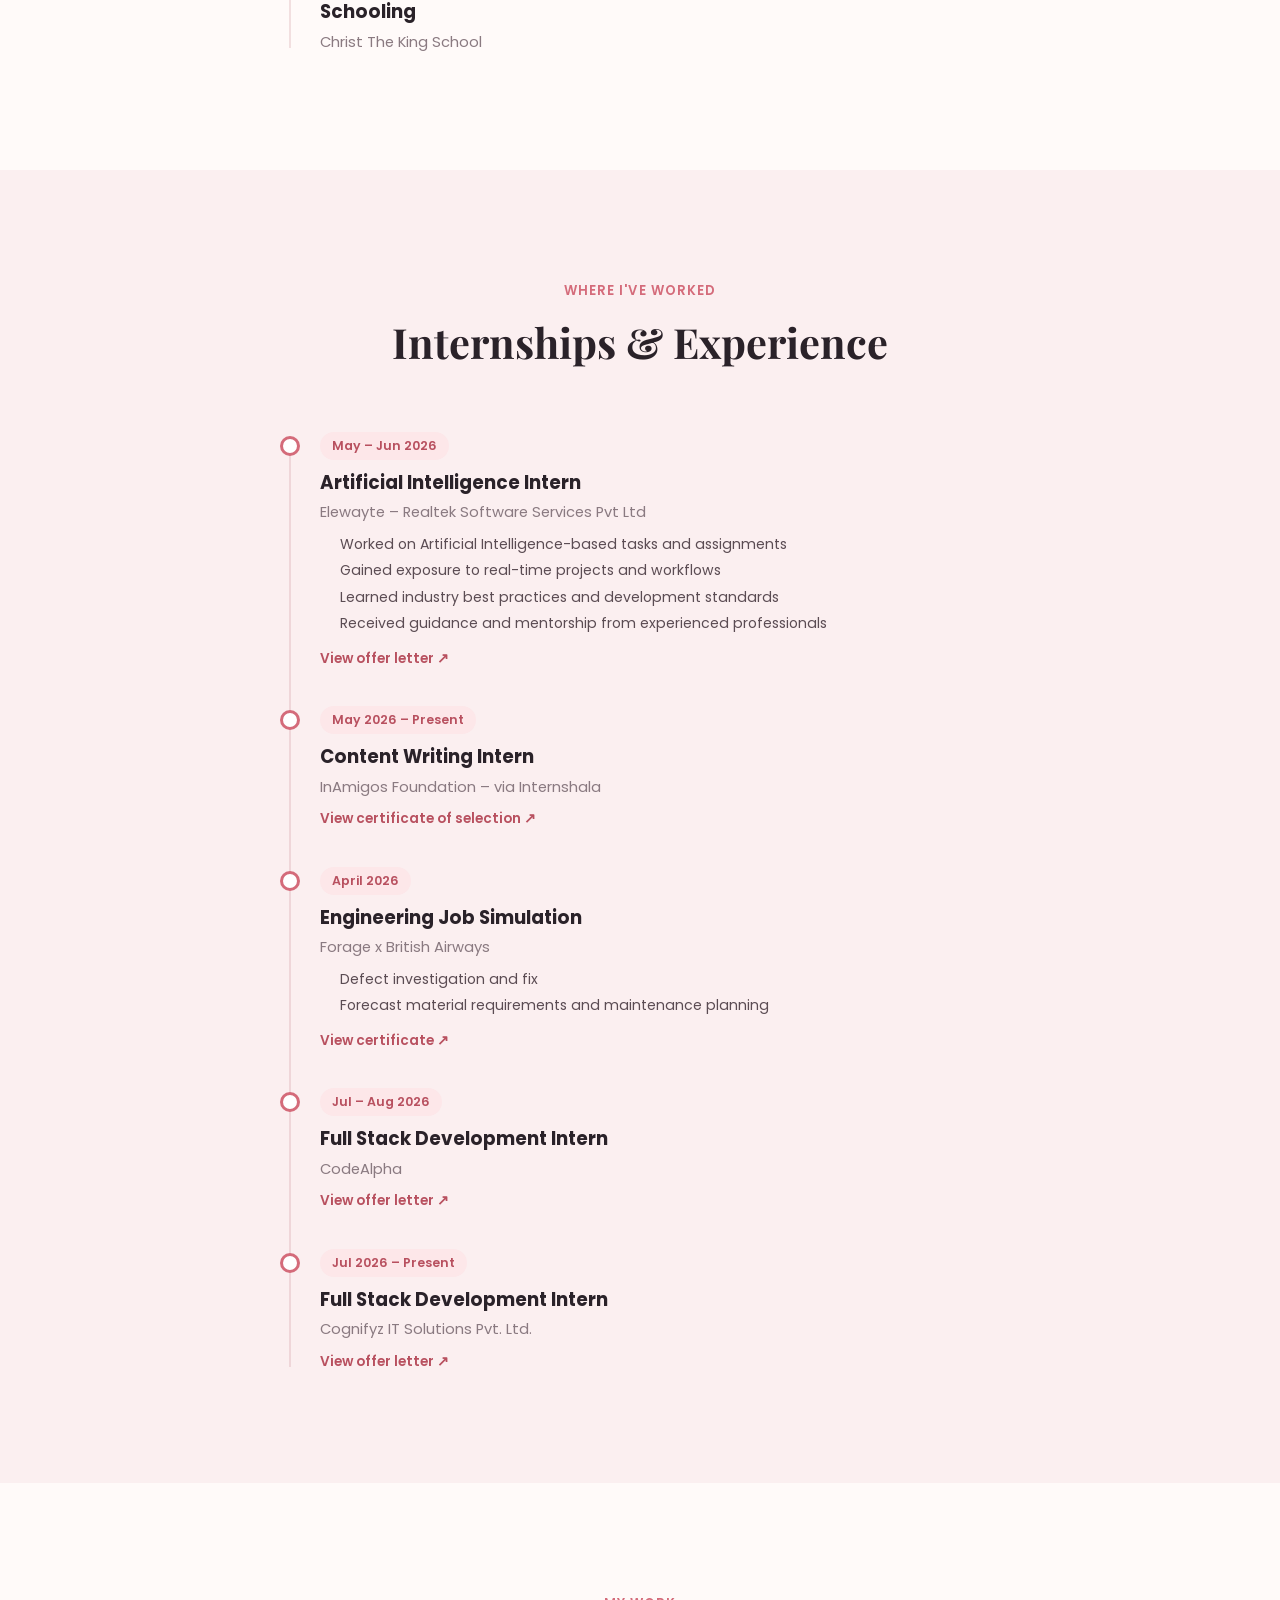
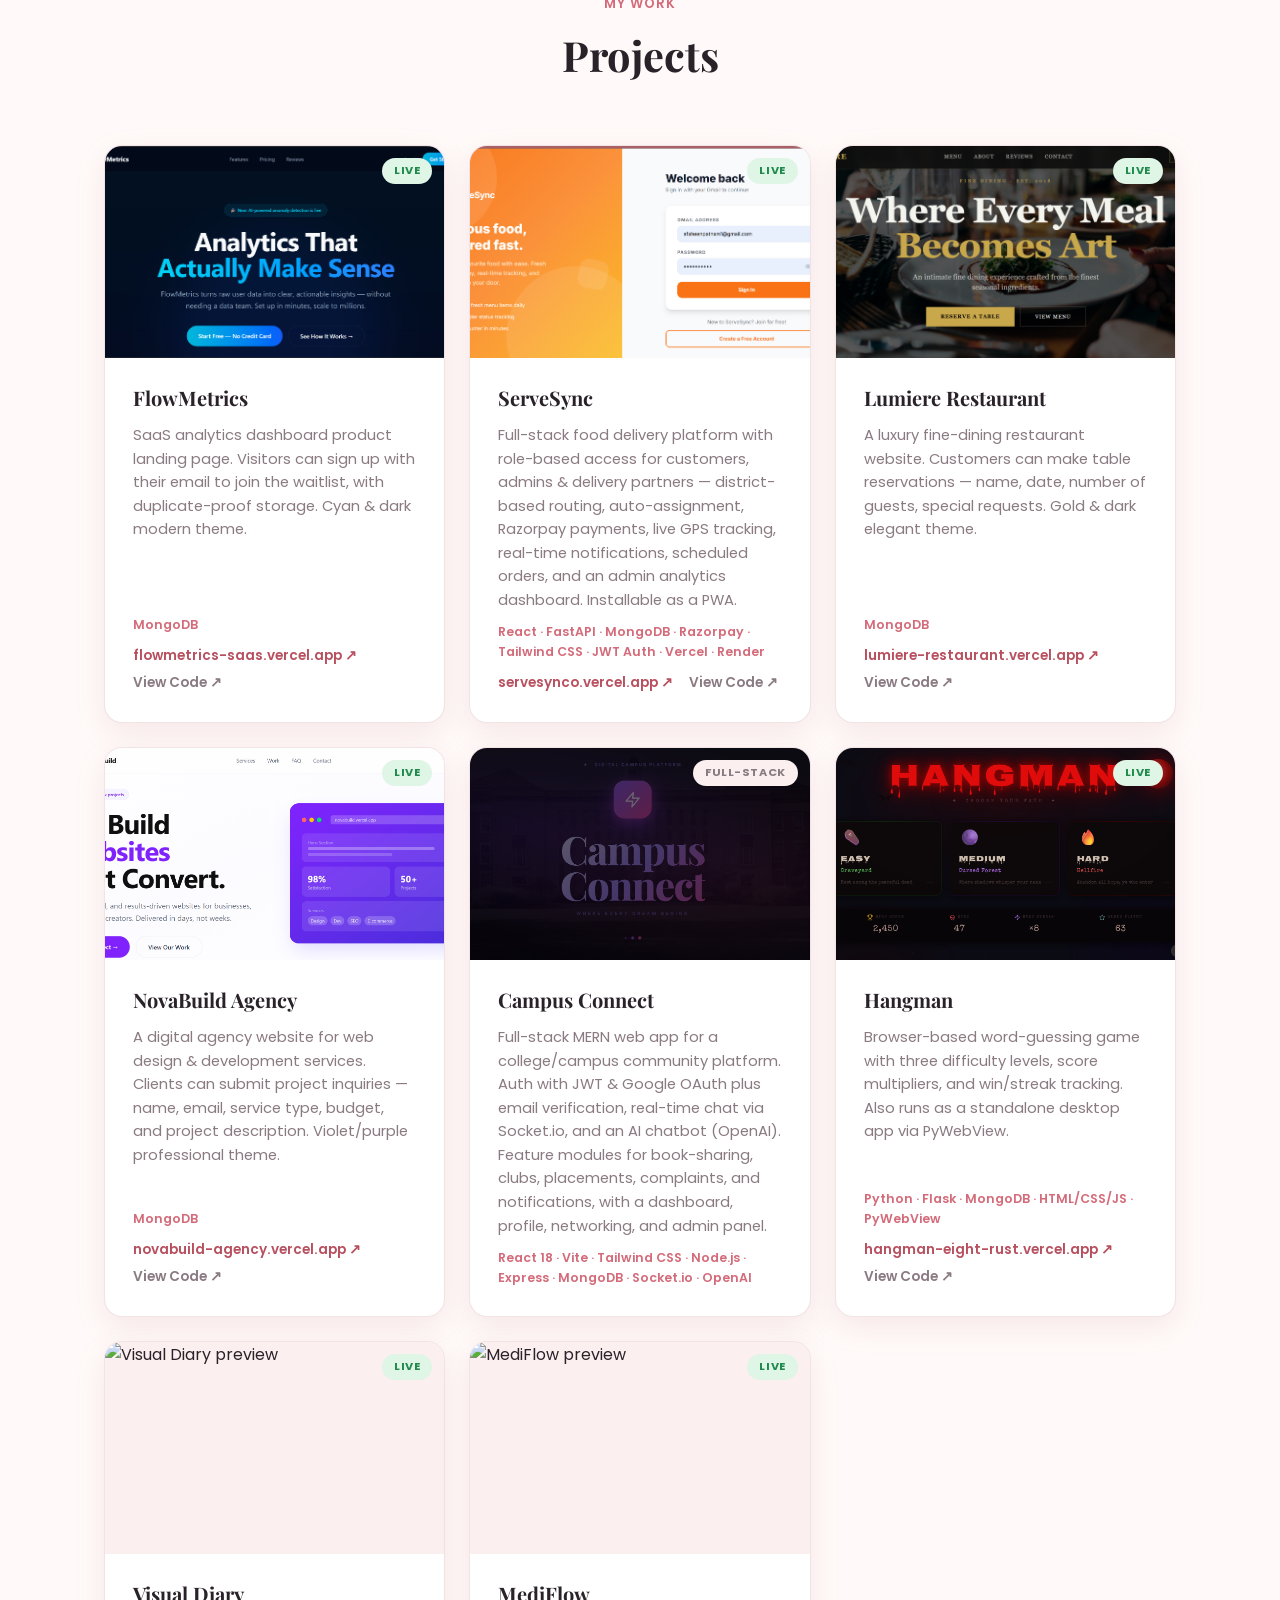
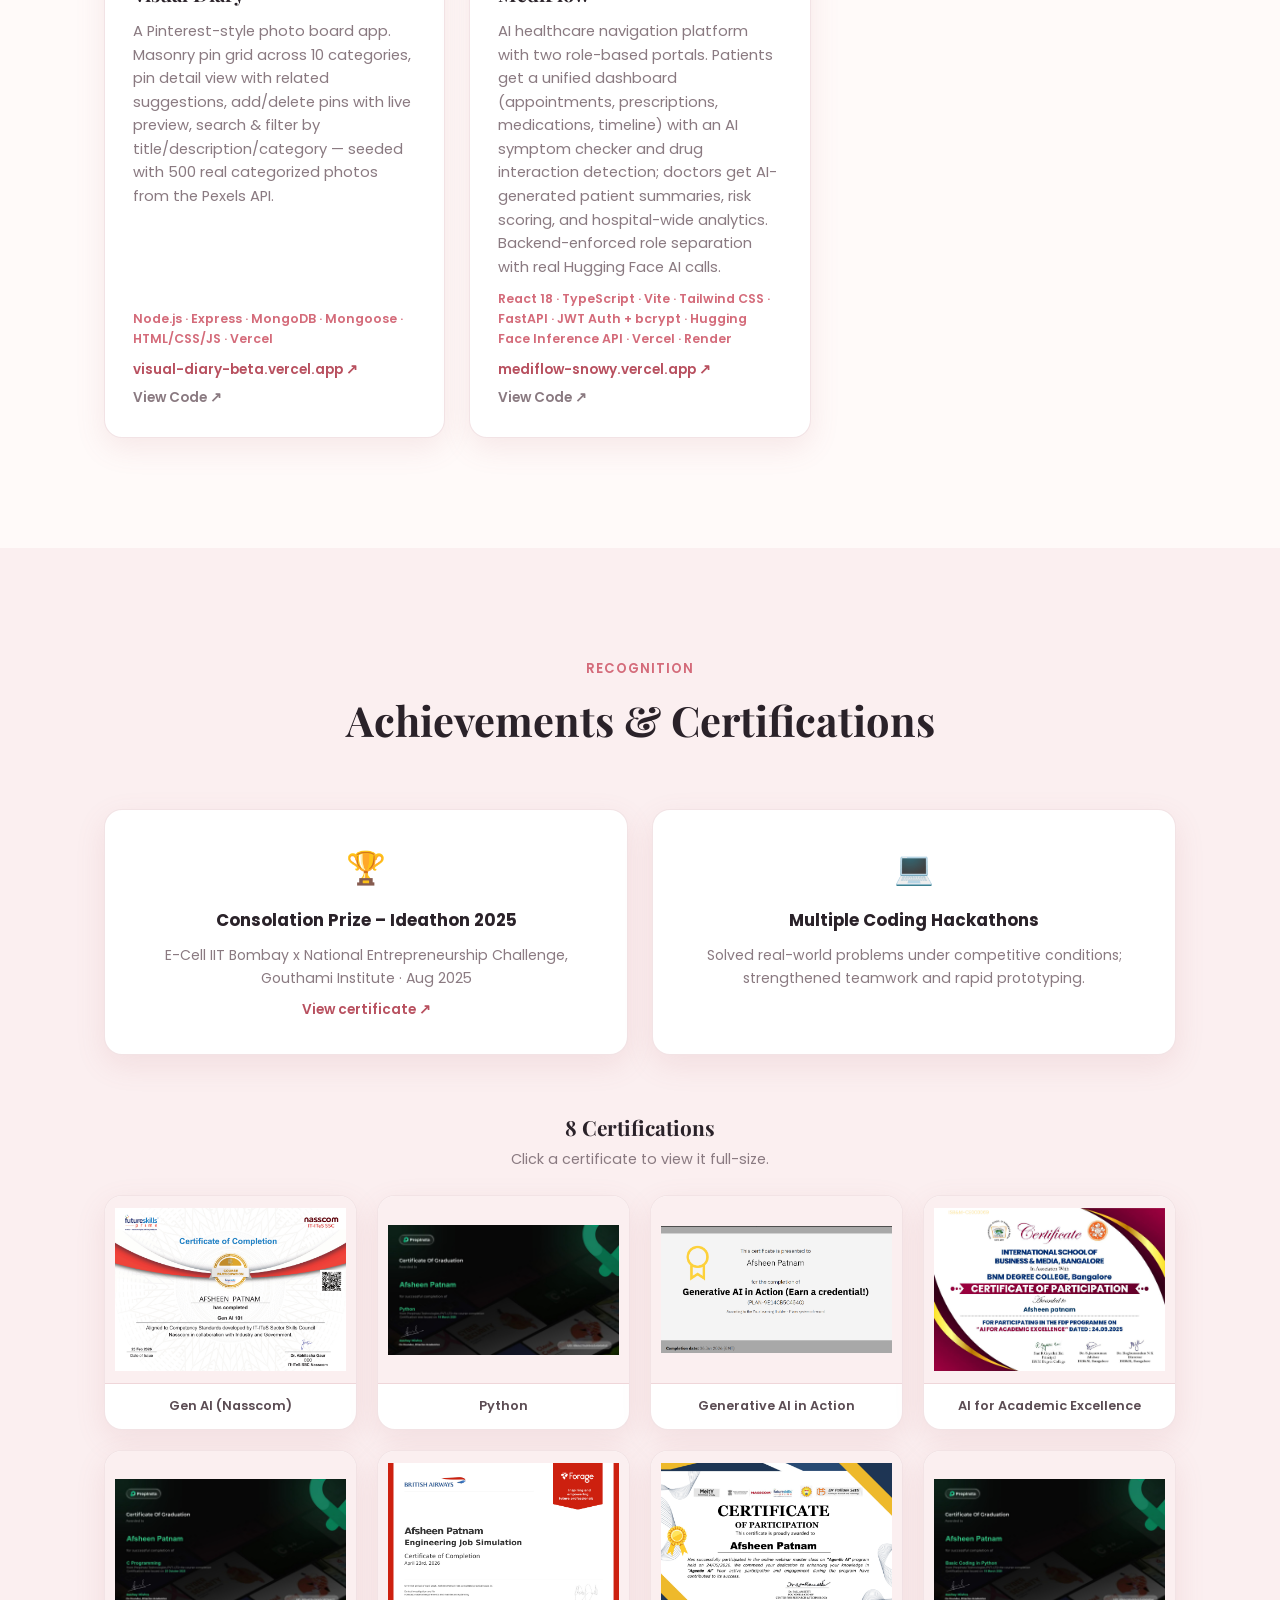
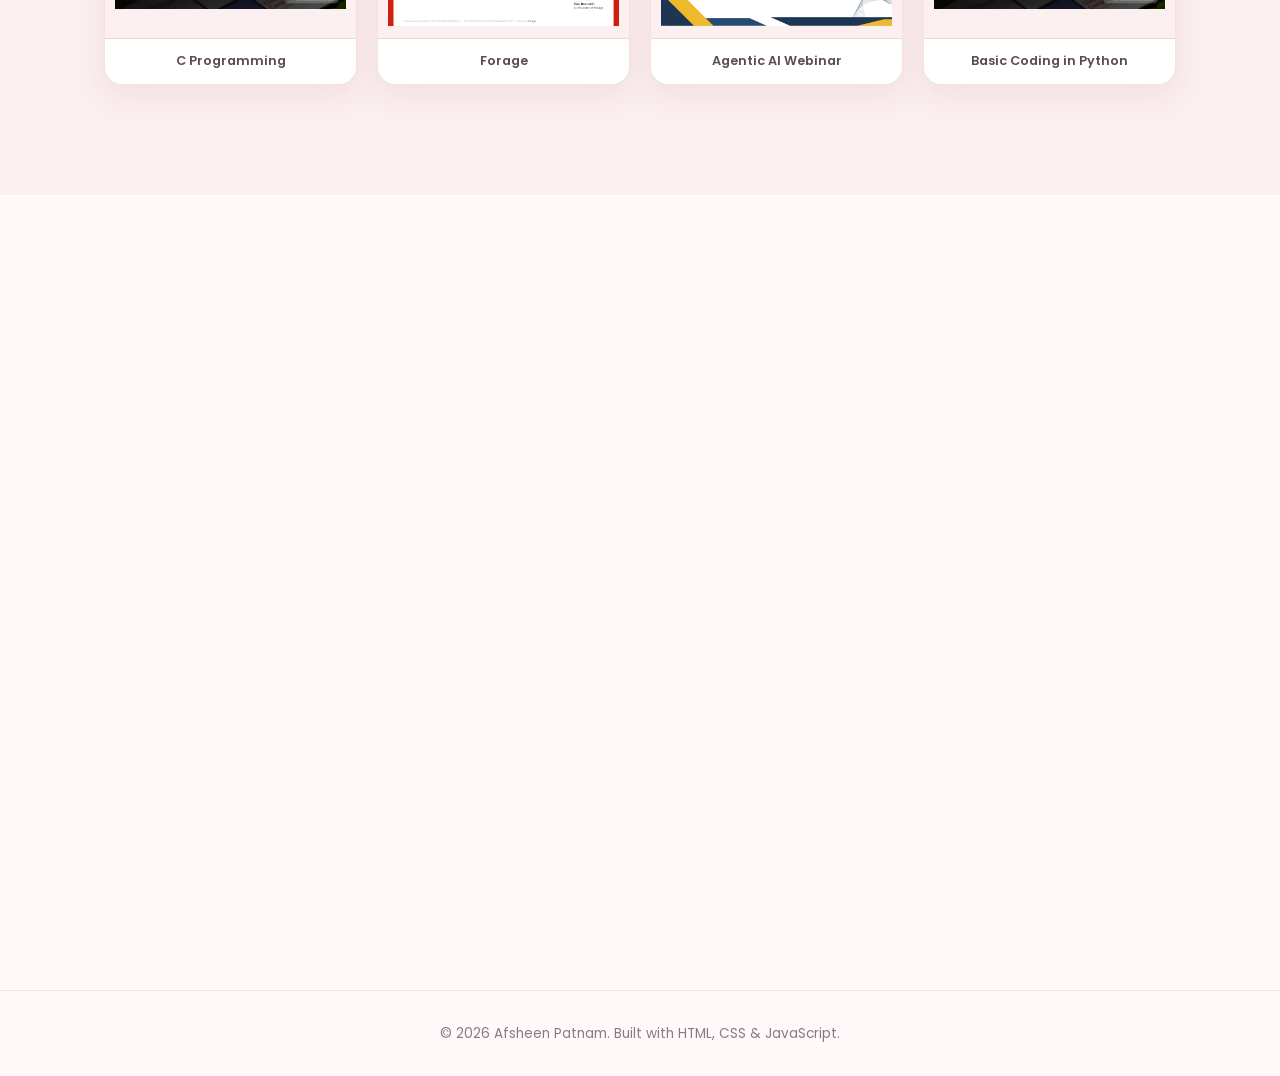
==== commit 361694c2: "Add MediFlow and Visual Diary projects, update Hangman to live, add GitHub repo links, and add CodeA" ====
--- a/index.html
+++ b/index.html
@@ -99,7 +99,7 @@
       </p>
       <div class="about-stats" data-reveal>
         <a class="stat-card" href="#projects">
-          <span class="stat-num" data-count="4">0</span>
+          <span class="stat-num" data-count="7">0</span>
           <span class="stat-label">Live Projects Deployed</span>
         </a>
         <a class="stat-card" href="#certifications">
@@ -107,7 +107,7 @@
           <span class="stat-label">Certifications</span>
         </a>
         <a class="stat-card" href="#experience">
-          <span class="stat-num" data-count="3">0</span>
+          <span class="stat-num" data-count="4">0</span>
           <span class="stat-label">Internships / Simulations</span>
         </a>
         <a class="stat-card" href="#languages">
@@ -277,6 +277,24 @@
           <a class="proof-link" href="certificates/forage.jpg" target="_blank" rel="noopener noreferrer">View certificate ↗</a>
         </div>
       </div>
+      <div class="timeline-item" data-reveal>
+        <div class="timeline-dot"></div>
+        <div class="timeline-content">
+          <span class="timeline-date">Jul &ndash; Aug 2026</span>
+          <h3>Full Stack Development Intern</h3>
+          <p class="timeline-org">CodeAlpha</p>
+          <a class="proof-link" href="certificates/internship-codealpha.jpg" target="_blank" rel="noopener noreferrer">View offer letter ↗</a>
+        </div>
+      </div>
+      <div class="timeline-item" data-reveal>
+        <div class="timeline-dot"></div>
+        <div class="timeline-content">
+          <span class="timeline-date">Jul 2026 &ndash; Present</span>
+          <h3>Full Stack Development Intern</h3>
+          <p class="timeline-org">Cognifyz IT Solutions Pvt. Ltd.</p>
+          <a class="proof-link" href="certificates/internship-cognifyz.jpg" target="_blank" rel="noopener noreferrer">View offer letter ↗</a>
+        </div>
+      </div>
     </div>
   </div>
 </section>
@@ -299,9 +317,12 @@
             up with their email to join the waitlist, with duplicate-proof storage. Cyan &amp; dark
             modern theme.</p>
           <p class="project-tech">MongoDB</p>
-          <a href="https://flowmetrics-saas.vercel.app" target="_blank" rel="noopener noreferrer" class="project-link">
-            flowmetrics-saas.vercel.app ↗
-          </a>
+          <div class="project-links">
+            <a href="https://flowmetrics-saas.vercel.app" target="_blank" rel="noopener noreferrer" class="project-link">
+              flowmetrics-saas.vercel.app ↗
+            </a>
+            <a href="https://github.com/afsheenpatnam/flowmetrics-saas" target="_blank" rel="noopener noreferrer" class="project-repo-link">View Code ↗</a>
+          </div>
         </div>
       </article>
 
@@ -317,9 +338,12 @@
             Razorpay payments, live GPS tracking, real-time notifications, scheduled orders, and an
             admin analytics dashboard. Installable as a PWA.</p>
           <p class="project-tech">React &middot; FastAPI &middot; MongoDB &middot; Razorpay &middot; Tailwind CSS &middot; JWT Auth &middot; Vercel &middot; Render</p>
-          <a href="https://servesynco.vercel.app/login" target="_blank" rel="noopener noreferrer" class="project-link">
-            servesynco.vercel.app ↗
-          </a>
+          <div class="project-links">
+            <a href="https://servesynco.vercel.app/login" target="_blank" rel="noopener noreferrer" class="project-link">
+              servesynco.vercel.app ↗
+            </a>
+            <a href="https://github.com/afsheenpatnam/ServeSync" target="_blank" rel="noopener noreferrer" class="project-repo-link">View Code ↗</a>
+          </div>
         </div>
       </article>
 
@@ -334,9 +358,12 @@
             reservations &mdash; name, date, number of guests, special requests. Gold &amp; dark
             elegant theme.</p>
           <p class="project-tech">MongoDB</p>
-          <a href="https://lumiere-restaurant.vercel.app" target="_blank" rel="noopener noreferrer" class="project-link">
-            lumiere-restaurant.vercel.app ↗
-          </a>
+          <div class="project-links">
+            <a href="https://lumiere-restaurant.vercel.app" target="_blank" rel="noopener noreferrer" class="project-link">
+              lumiere-restaurant.vercel.app ↗
+            </a>
+            <a href="https://github.com/afsheenpatnam/lumiere-restaurant-" target="_blank" rel="noopener noreferrer" class="project-repo-link">View Code ↗</a>
+          </div>
         </div>
       </article>
 
@@ -351,9 +378,12 @@
             services. Clients can submit project inquiries &mdash; name, email, service type, budget,
             and project description. Violet/purple professional theme.</p>
           <p class="project-tech">MongoDB</p>
-          <a href="https://novabuild-agency.vercel.app" target="_blank" rel="noopener noreferrer" class="project-link">
-            novabuild-agency.vercel.app ↗
-          </a>
+          <div class="project-links">
+            <a href="https://novabuild-agency.vercel.app" target="_blank" rel="noopener noreferrer" class="project-link">
+              novabuild-agency.vercel.app ↗
+            </a>
+            <a href="https://github.com/afsheenpatnam/novabuild-agency-" target="_blank" rel="noopener noreferrer" class="project-repo-link">View Code ↗</a>
+          </div>
         </div>
       </article>
 
@@ -375,13 +405,63 @@
       <article class="project-card" data-reveal>
         <div class="project-preview">
           <img src="project-previews/hangman.png" alt="Hangman preview" loading="lazy">
-          <span class="project-badge">DESKTOP APP</span>
+          <span class="project-badge live">LIVE</span>
         </div>
         <div class="project-body">
           <h3>Hangman</h3>
-          <p class="project-desc">Classic word-guessing game as a standalone desktop app (not a
-            website). Tracks player stats &mdash; high score, wins, streak.</p>
+          <p class="project-desc">Browser-based word-guessing game with three difficulty levels,
+            score multipliers, and win/streak tracking. Also runs as a standalone desktop app via
+            PyWebView.</p>
           <p class="project-tech">Python &middot; Flask &middot; MongoDB &middot; HTML/CSS/JS &middot; PyWebView</p>
+          <div class="project-links">
+            <a href="https://hangman-eight-rust.vercel.app/" target="_blank" rel="noopener noreferrer" class="project-link">
+              hangman-eight-rust.vercel.app ↗
+            </a>
+            <a href="https://github.com/afsheenpatnam/Hangman" target="_blank" rel="noopener noreferrer" class="project-repo-link">View Code ↗</a>
+          </div>
+        </div>
+      </article>
+
+      <article class="project-card" data-reveal>
+        <div class="project-preview">
+          <img src="project-previews/visual-diary.png" alt="Visual Diary preview" loading="lazy">
+          <span class="project-badge live">LIVE</span>
+        </div>
+        <div class="project-body">
+          <h3>Visual Diary</h3>
+          <p class="project-desc">A Pinterest-style photo board app. Masonry pin grid across 10
+            categories, pin detail view with related suggestions, add/delete pins with live preview,
+            search &amp; filter by title/description/category &mdash; seeded with 500 real categorized
+            photos from the Pexels API.</p>
+          <p class="project-tech">Node.js &middot; Express &middot; MongoDB &middot; Mongoose &middot; HTML/CSS/JS &middot; Vercel</p>
+          <div class="project-links">
+            <a href="https://visual-diary-beta.vercel.app/" target="_blank" rel="noopener noreferrer" class="project-link">
+              visual-diary-beta.vercel.app ↗
+            </a>
+            <a href="https://github.com/afsheenpatnam/Visual-Diary" target="_blank" rel="noopener noreferrer" class="project-repo-link">View Code ↗</a>
+          </div>
+        </div>
+      </article>
+
+      <article class="project-card" data-reveal>
+        <div class="project-preview">
+          <img src="project-previews/mediflow.png" alt="MediFlow preview" loading="lazy">
+          <span class="project-badge live">LIVE</span>
+        </div>
+        <div class="project-body">
+          <h3>MediFlow</h3>
+          <p class="project-desc">AI healthcare navigation platform with two role-based portals.
+            Patients get a unified dashboard (appointments, prescriptions, medications, timeline)
+            with an AI symptom checker and drug interaction detection; doctors get AI-generated
+            patient summaries, risk scoring, and hospital-wide analytics. Backend-enforced role
+            separation with real Hugging Face AI calls.</p>
+          <p class="project-tech">React 18 &middot; TypeScript &middot; Vite &middot; Tailwind CSS &middot; FastAPI &middot; JWT Auth + bcrypt &middot; Hugging Face Inference API &middot; Vercel &middot; Render</p>
+          <div class="project-links">
+            <a href="https://mediflow-snowy.vercel.app/" target="_blank" rel="noopener noreferrer" class="project-link">
+              mediflow-snowy.vercel.app ↗
+            </a>
+            <a href="https://github.com/afsheenpatnam/mediflow" target="_blank" rel="noopener noreferrer" class="project-repo-link">View Code ↗</a>
+          </div>
         </div>
       </article>
 
--- a/style.css
+++ b/style.css
@@ -476,7 +476,6 @@
   object-position: top;
   display: block;
 }
-.project-top { display: flex; justify-content: flex-end; }
 .project-preview .project-badge {
   position: absolute;
   top: 12px; right: 12px;
@@ -503,6 +502,12 @@
 .project-card h3 { font-family: var(--font-display); font-size: 1.25rem; color: var(--ink-900); }
 .project-desc { color: var(--ink-500); font-size: 0.92rem; flex-grow: 1; }
 .project-tech { color: var(--rose-500); font-size: 0.78rem; font-weight: 600; }
+.project-links {
+  display: flex;
+  flex-wrap: wrap;
+  gap: 6px 16px;
+  align-items: center;
+}
 .project-link {
   font-size: 0.85rem;
   font-weight: 600;
@@ -510,6 +515,12 @@
   word-break: break-word;
 }
 .project-link:hover { text-decoration: underline; }
+.project-repo-link {
+  font-size: 0.85rem;
+  font-weight: 600;
+  color: var(--ink-500);
+}
+.project-repo-link:hover { color: var(--rose-600); text-decoration: underline; }
 
 /* ===== Achievements ===== */
 .achieve-grid {
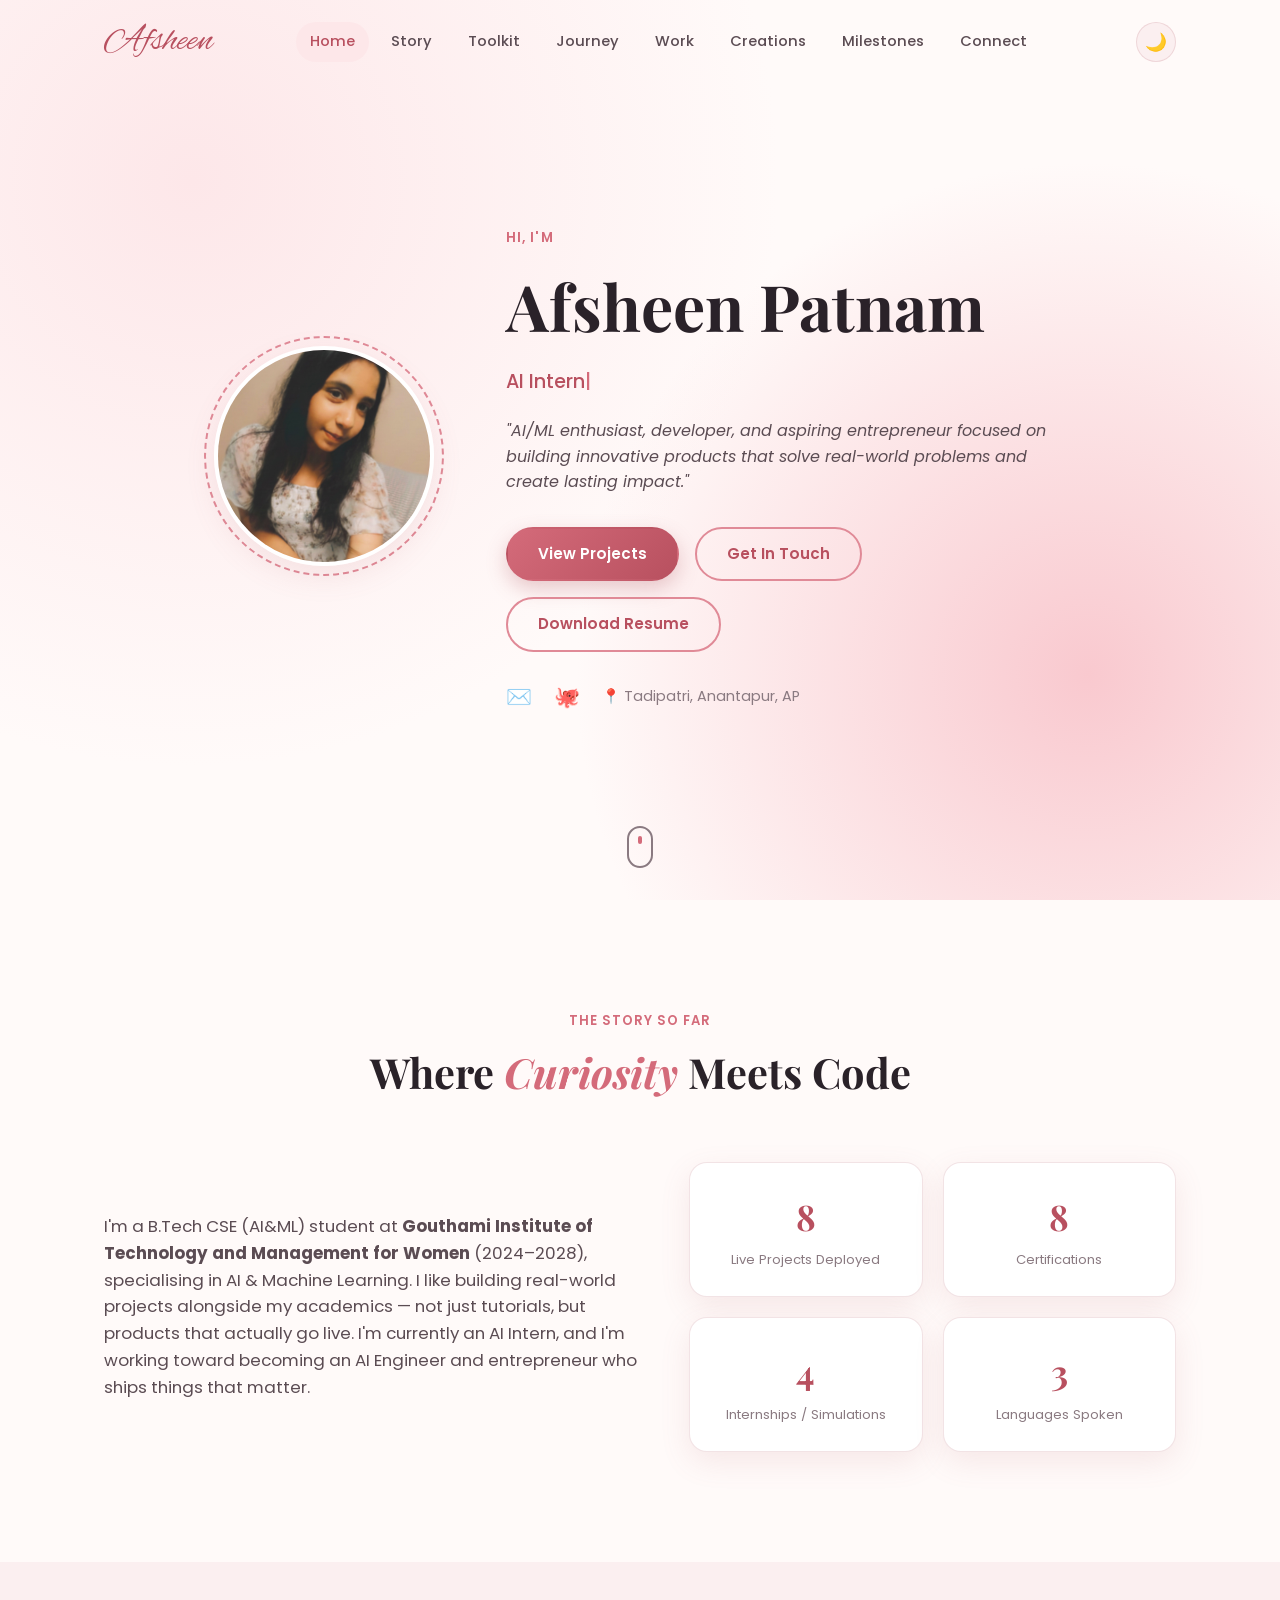
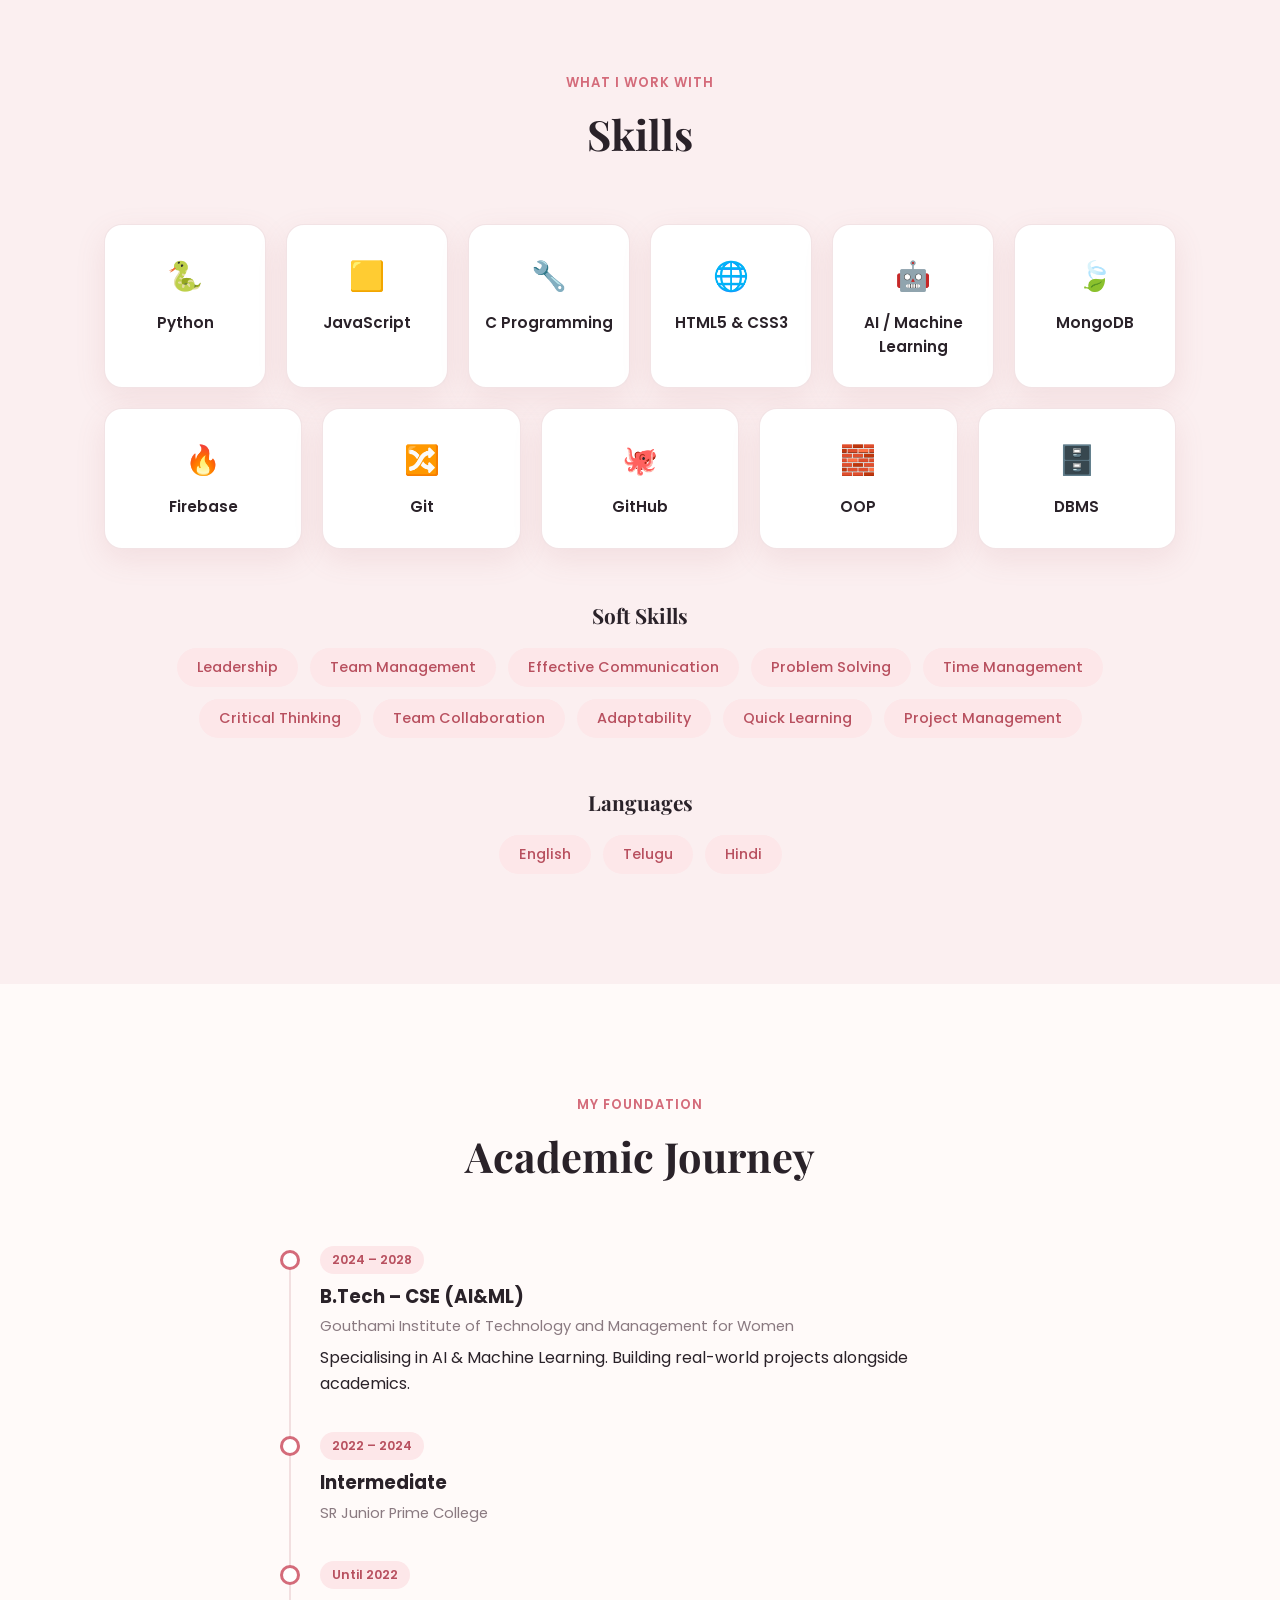
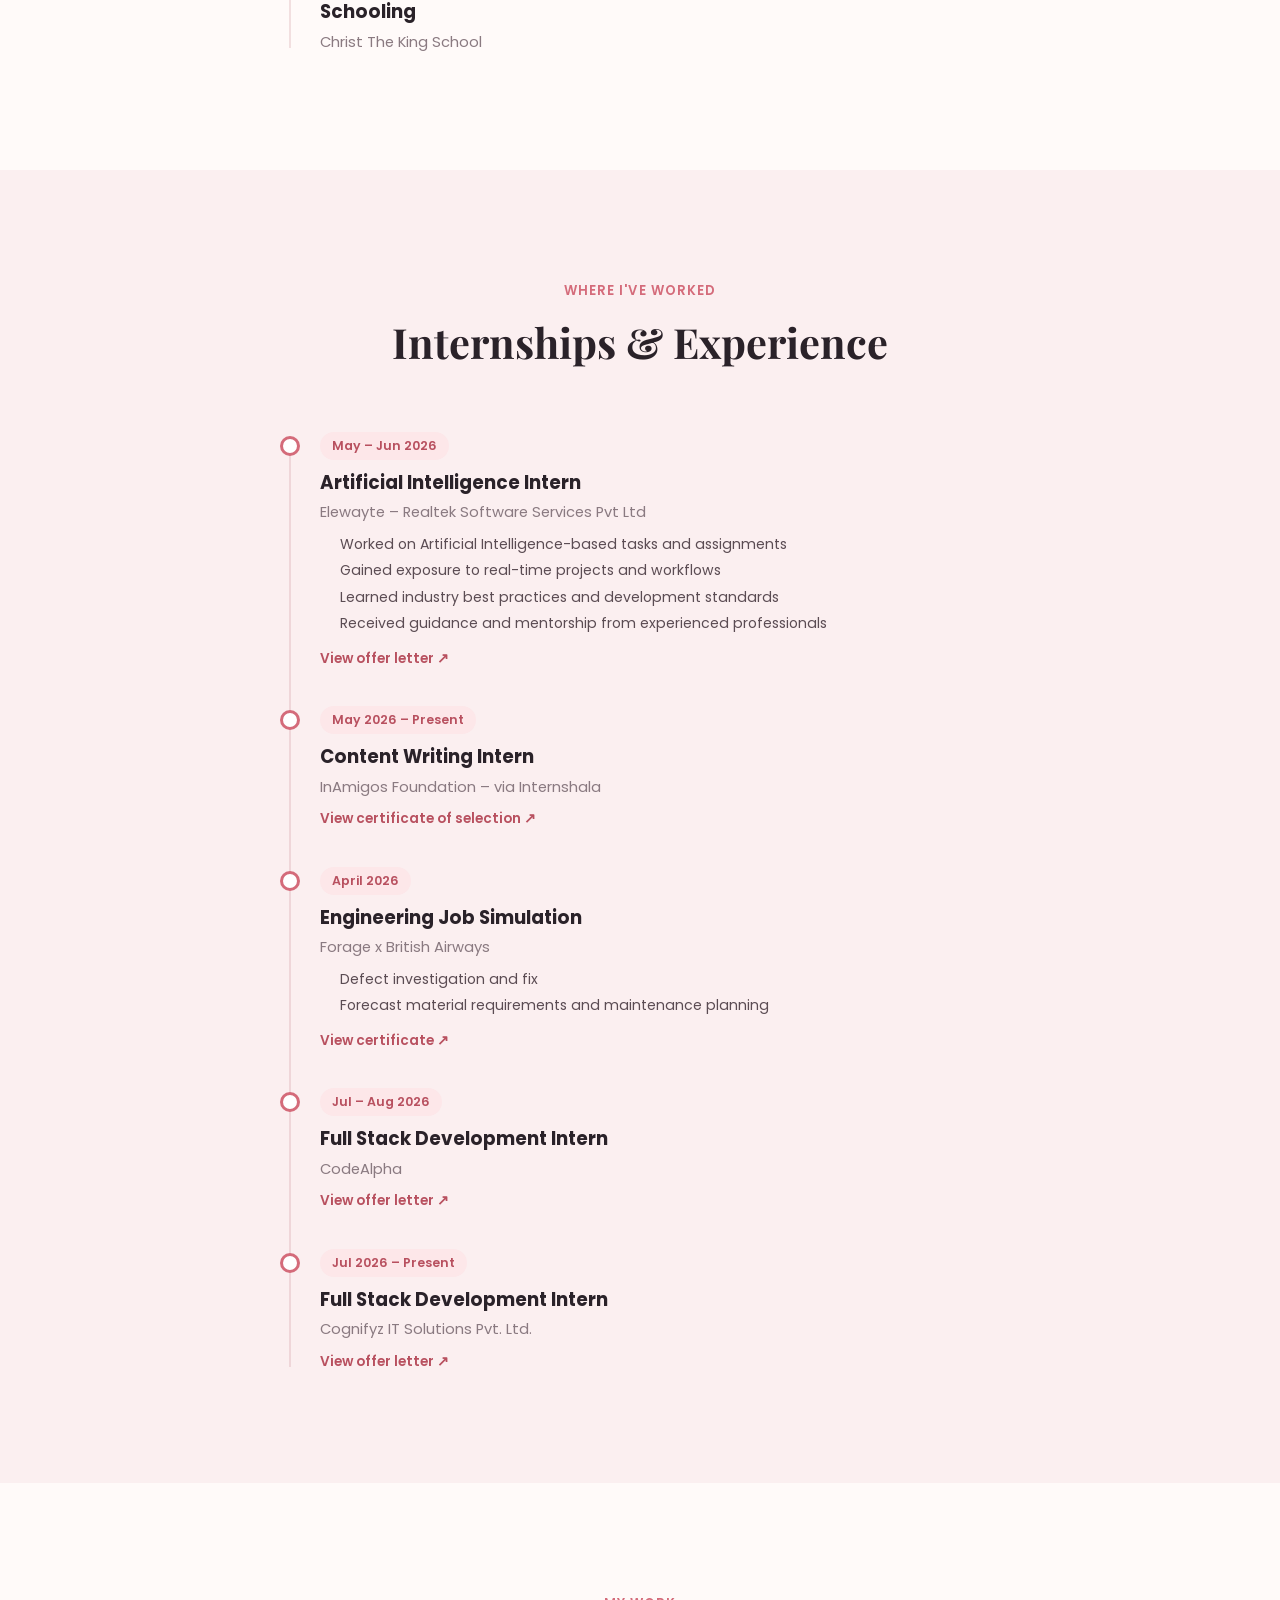
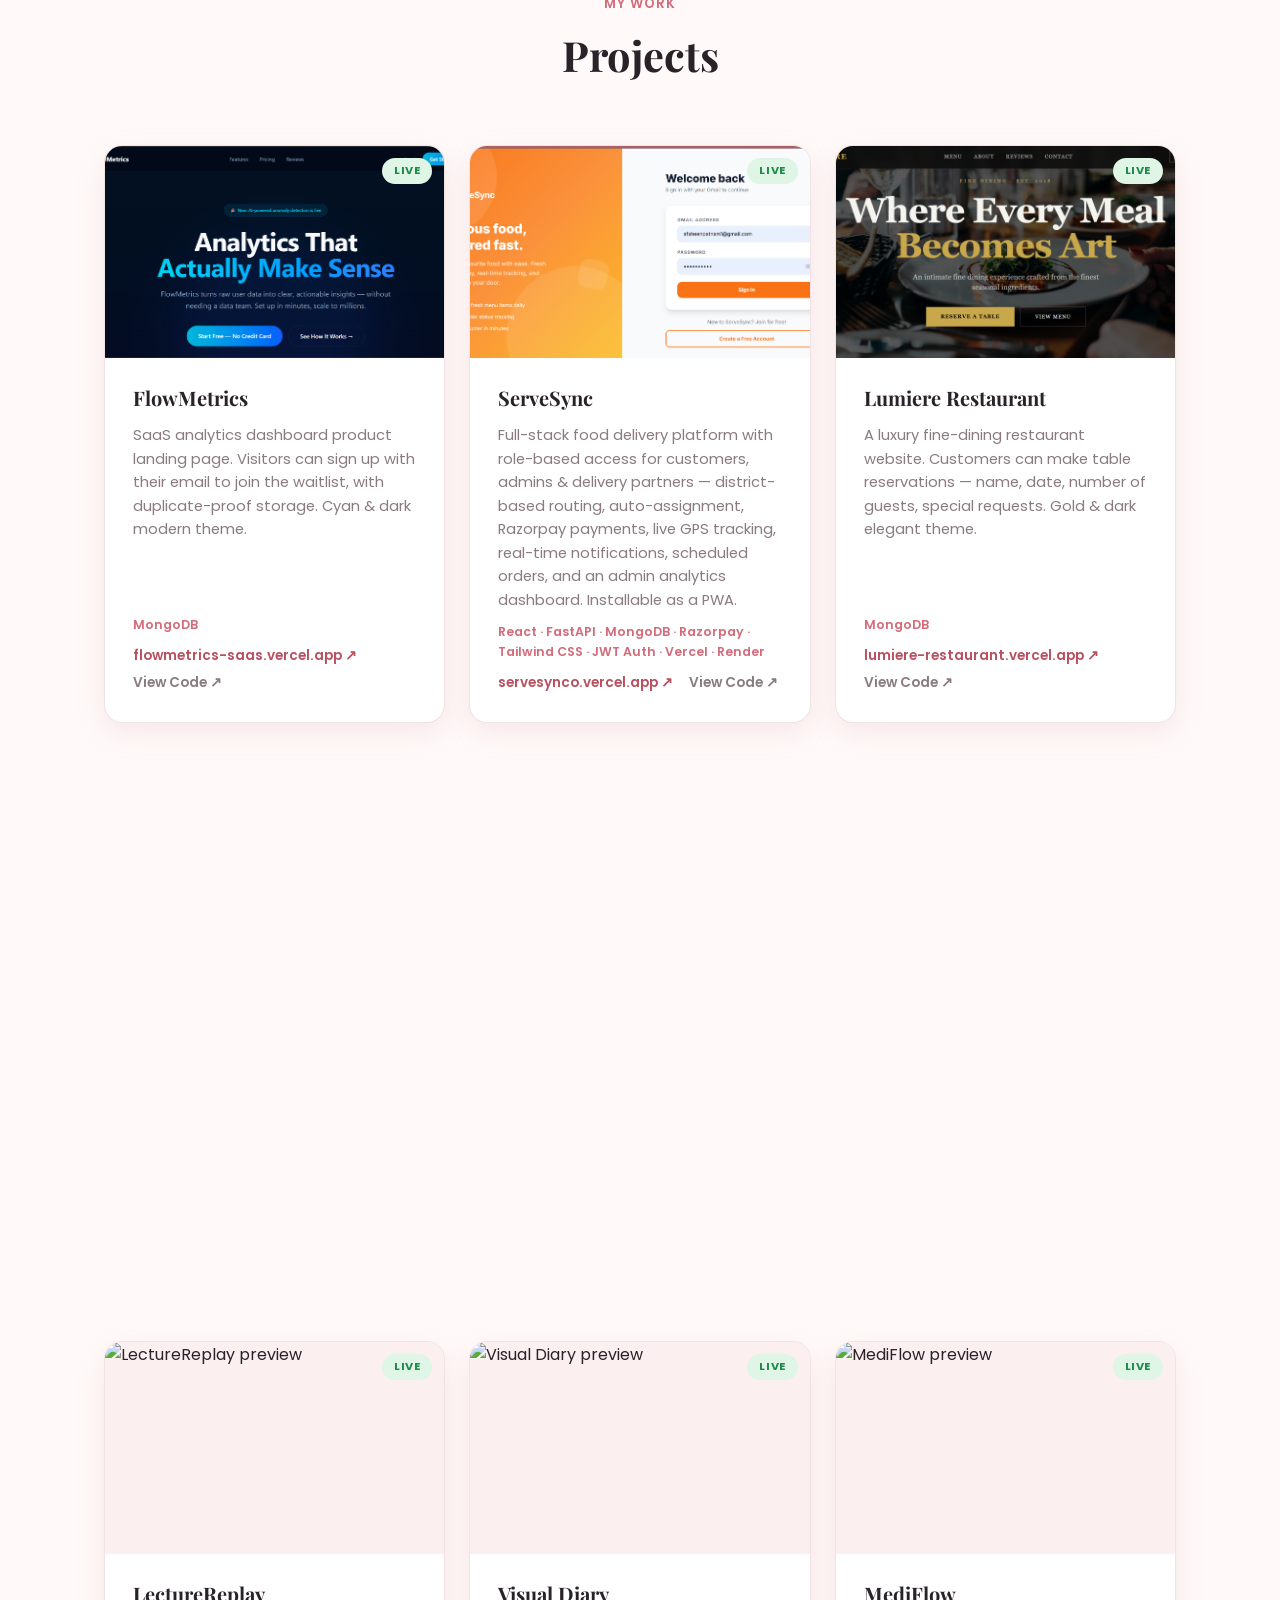
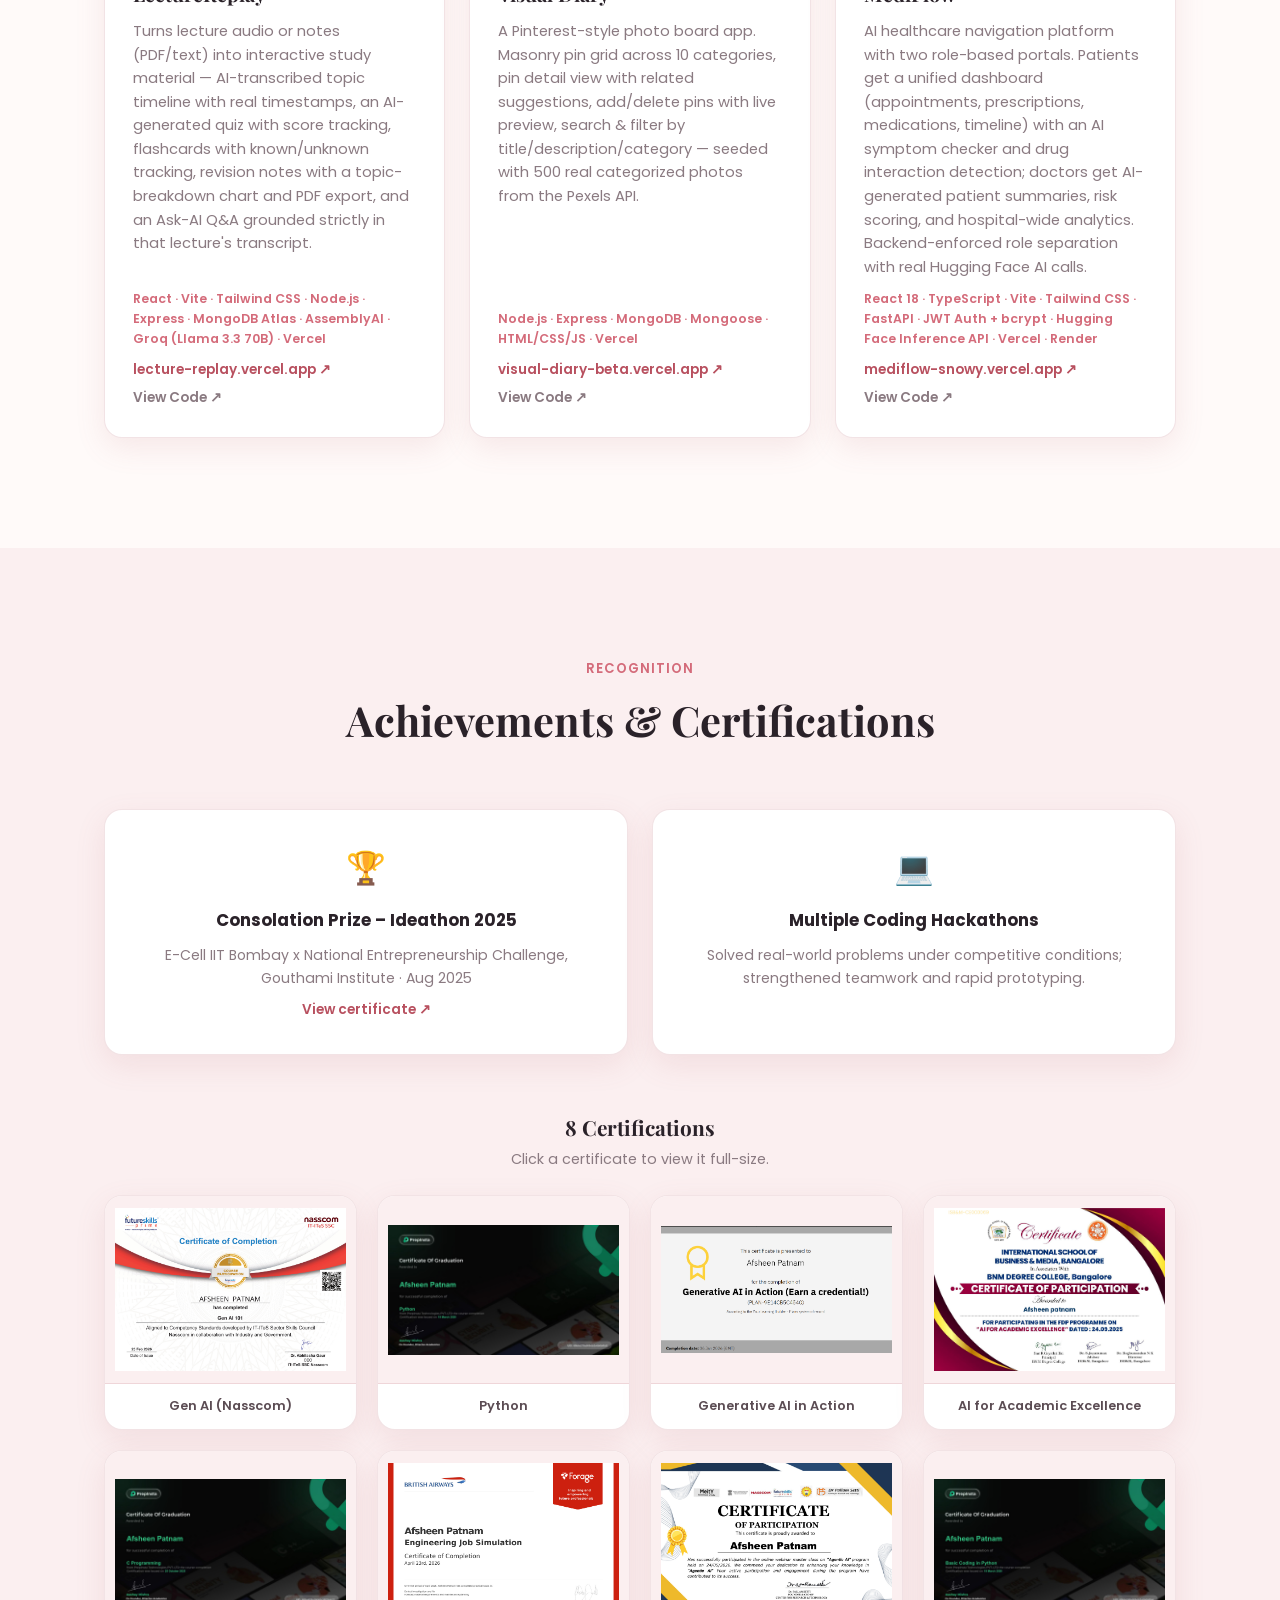
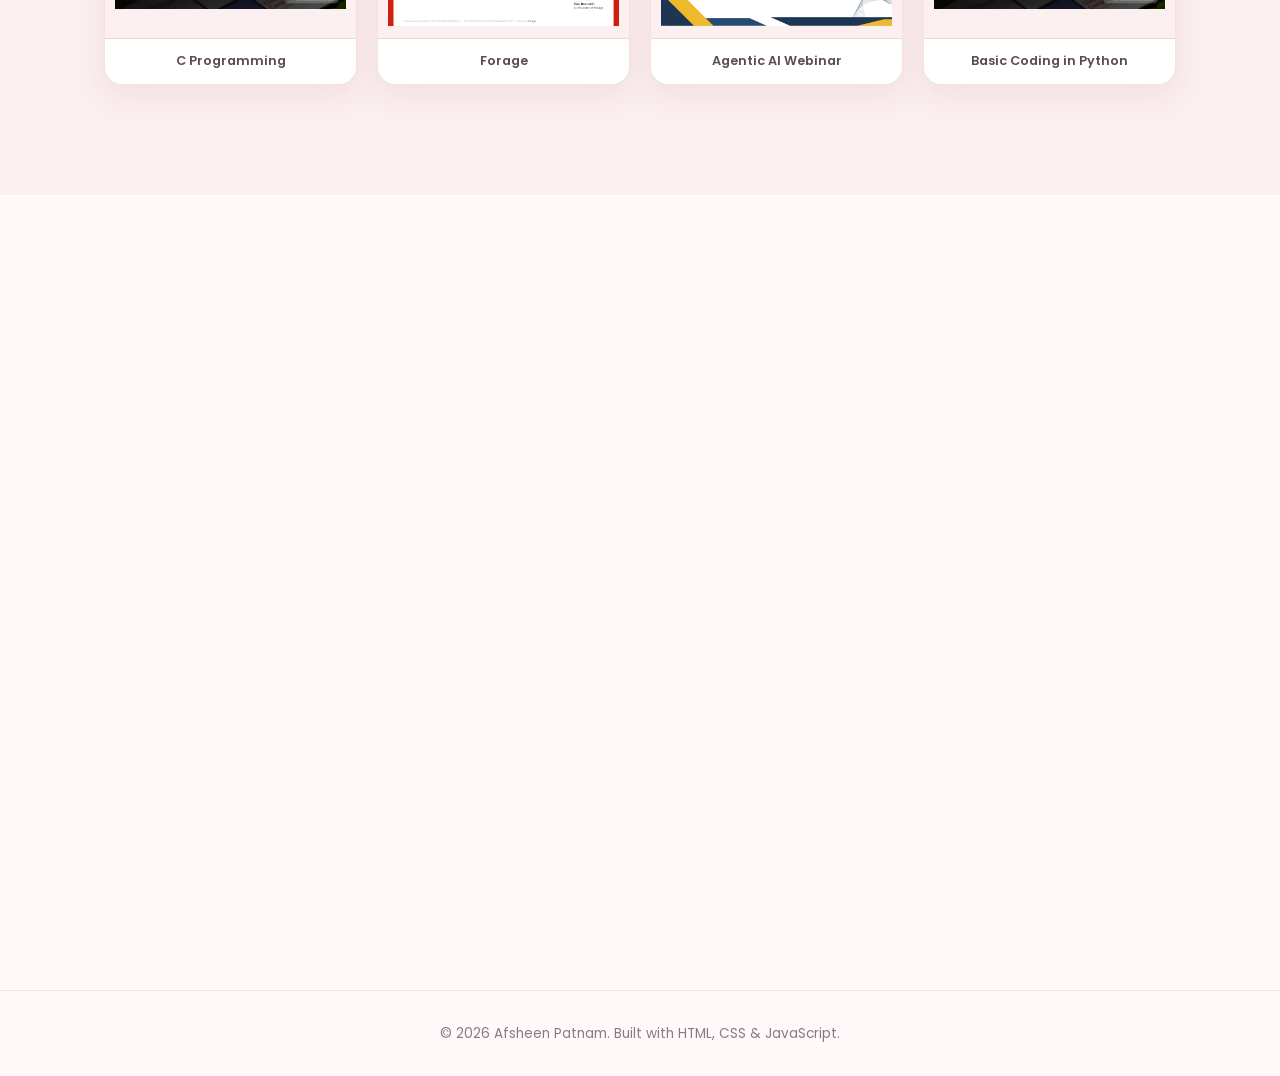
==== commit 3f31cd7d: "Add LectureReplay project" ====
--- a/index.html
+++ b/index.html
@@ -99,7 +99,7 @@
       </p>
       <div class="about-stats" data-reveal>
         <a class="stat-card" href="#projects">
-          <span class="stat-num" data-count="7">0</span>
+          <span class="stat-num" data-count="8">0</span>
           <span class="stat-label">Live Projects Deployed</span>
         </a>
         <a class="stat-card" href="#certifications">
@@ -424,6 +424,28 @@
 
       <article class="project-card" data-reveal>
         <div class="project-preview">
+          <img src="project-previews/lecturereplay.png" alt="LectureReplay preview" loading="lazy">
+          <span class="project-badge live">LIVE</span>
+        </div>
+        <div class="project-body">
+          <h3>LectureReplay</h3>
+          <p class="project-desc">Turns lecture audio or notes (PDF/text) into interactive study
+            material &mdash; AI-transcribed topic timeline with real timestamps, an AI-generated quiz
+            with score tracking, flashcards with known/unknown tracking, revision notes with a
+            topic-breakdown chart and PDF export, and an Ask-AI Q&amp;A grounded strictly in that
+            lecture's transcript.</p>
+          <p class="project-tech">React &middot; Vite &middot; Tailwind CSS &middot; Node.js &middot; Express &middot; MongoDB Atlas &middot; AssemblyAI &middot; Groq (Llama 3.3 70B) &middot; Vercel</p>
+          <div class="project-links">
+            <a href="https://lecture-replay.vercel.app/" target="_blank" rel="noopener noreferrer" class="project-link">
+              lecture-replay.vercel.app ↗
+            </a>
+            <a href="https://github.com/afsheenpatnam/LectureReplay" target="_blank" rel="noopener noreferrer" class="project-repo-link">View Code ↗</a>
+          </div>
+        </div>
+      </article>
+
+      <article class="project-card" data-reveal>
+        <div class="project-preview">
           <img src="project-previews/visual-diary.png" alt="Visual Diary preview" loading="lazy">
           <span class="project-badge live">LIVE</span>
         </div>
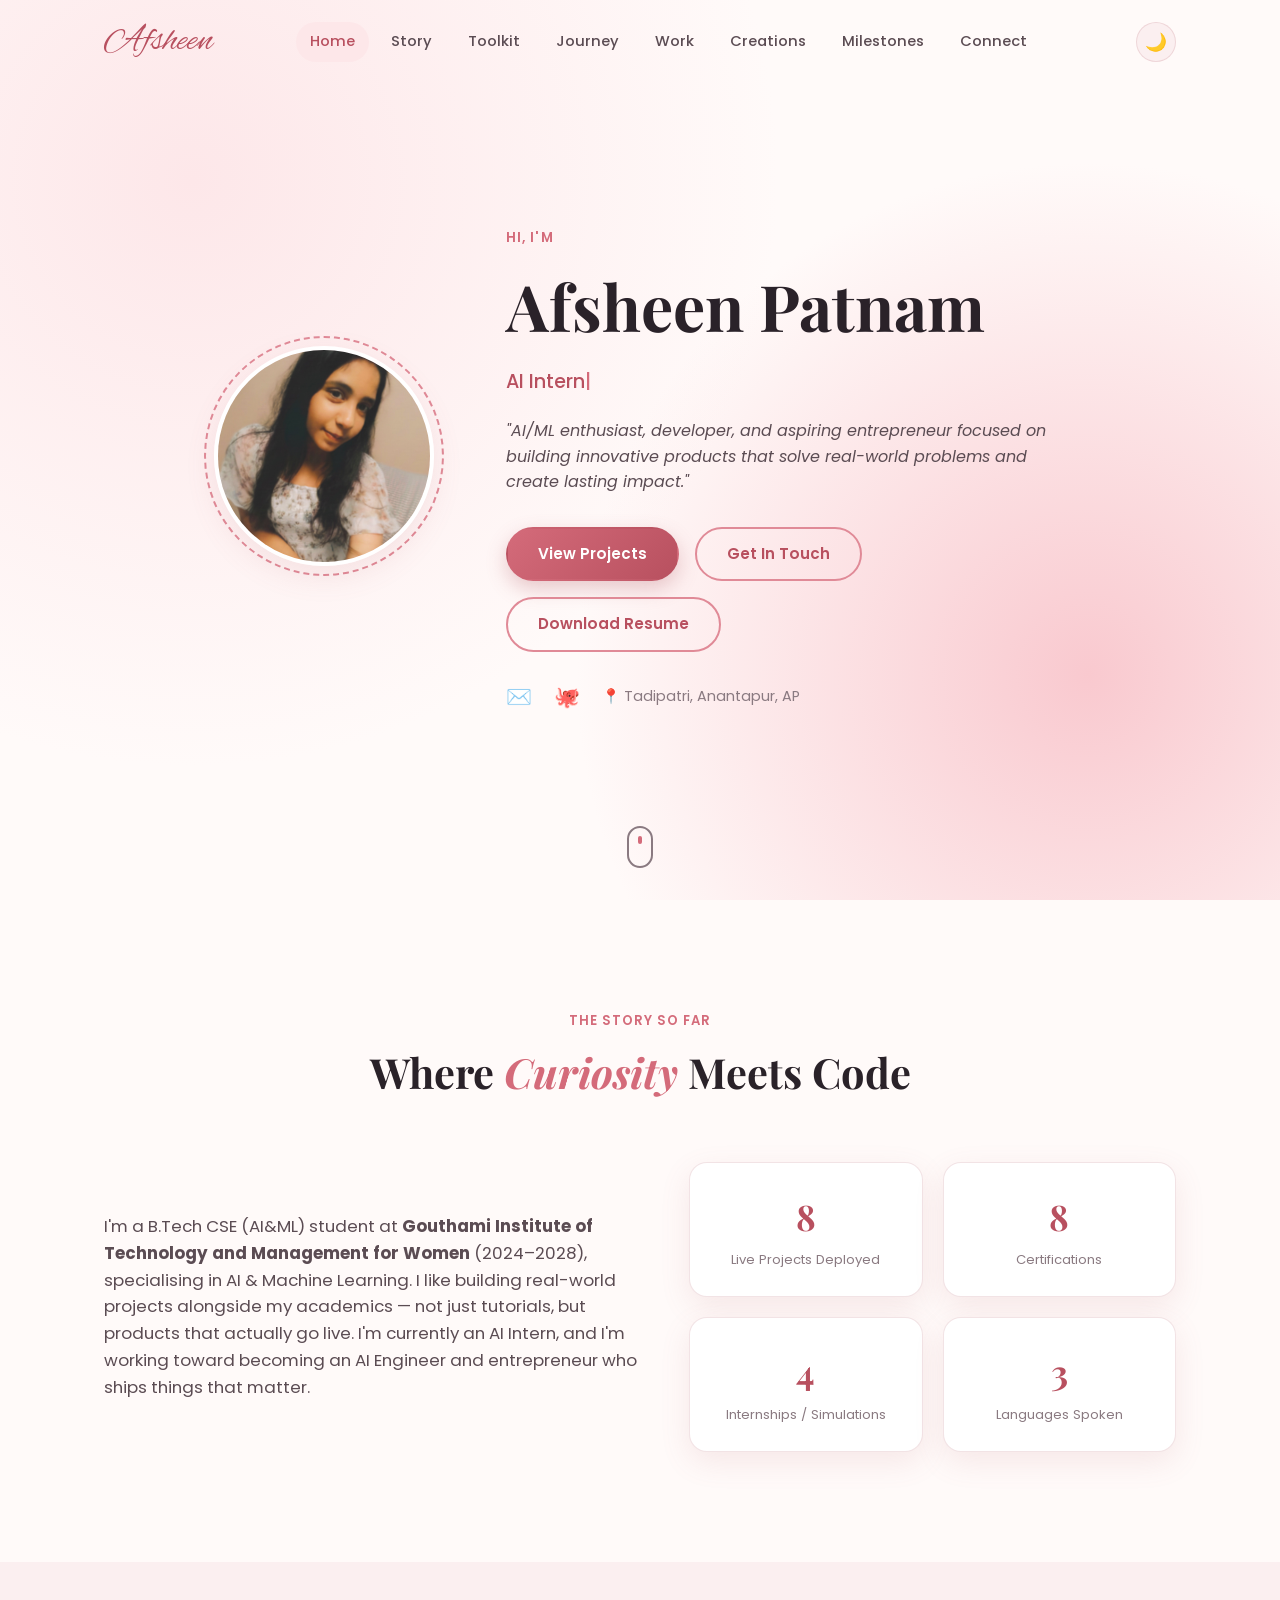
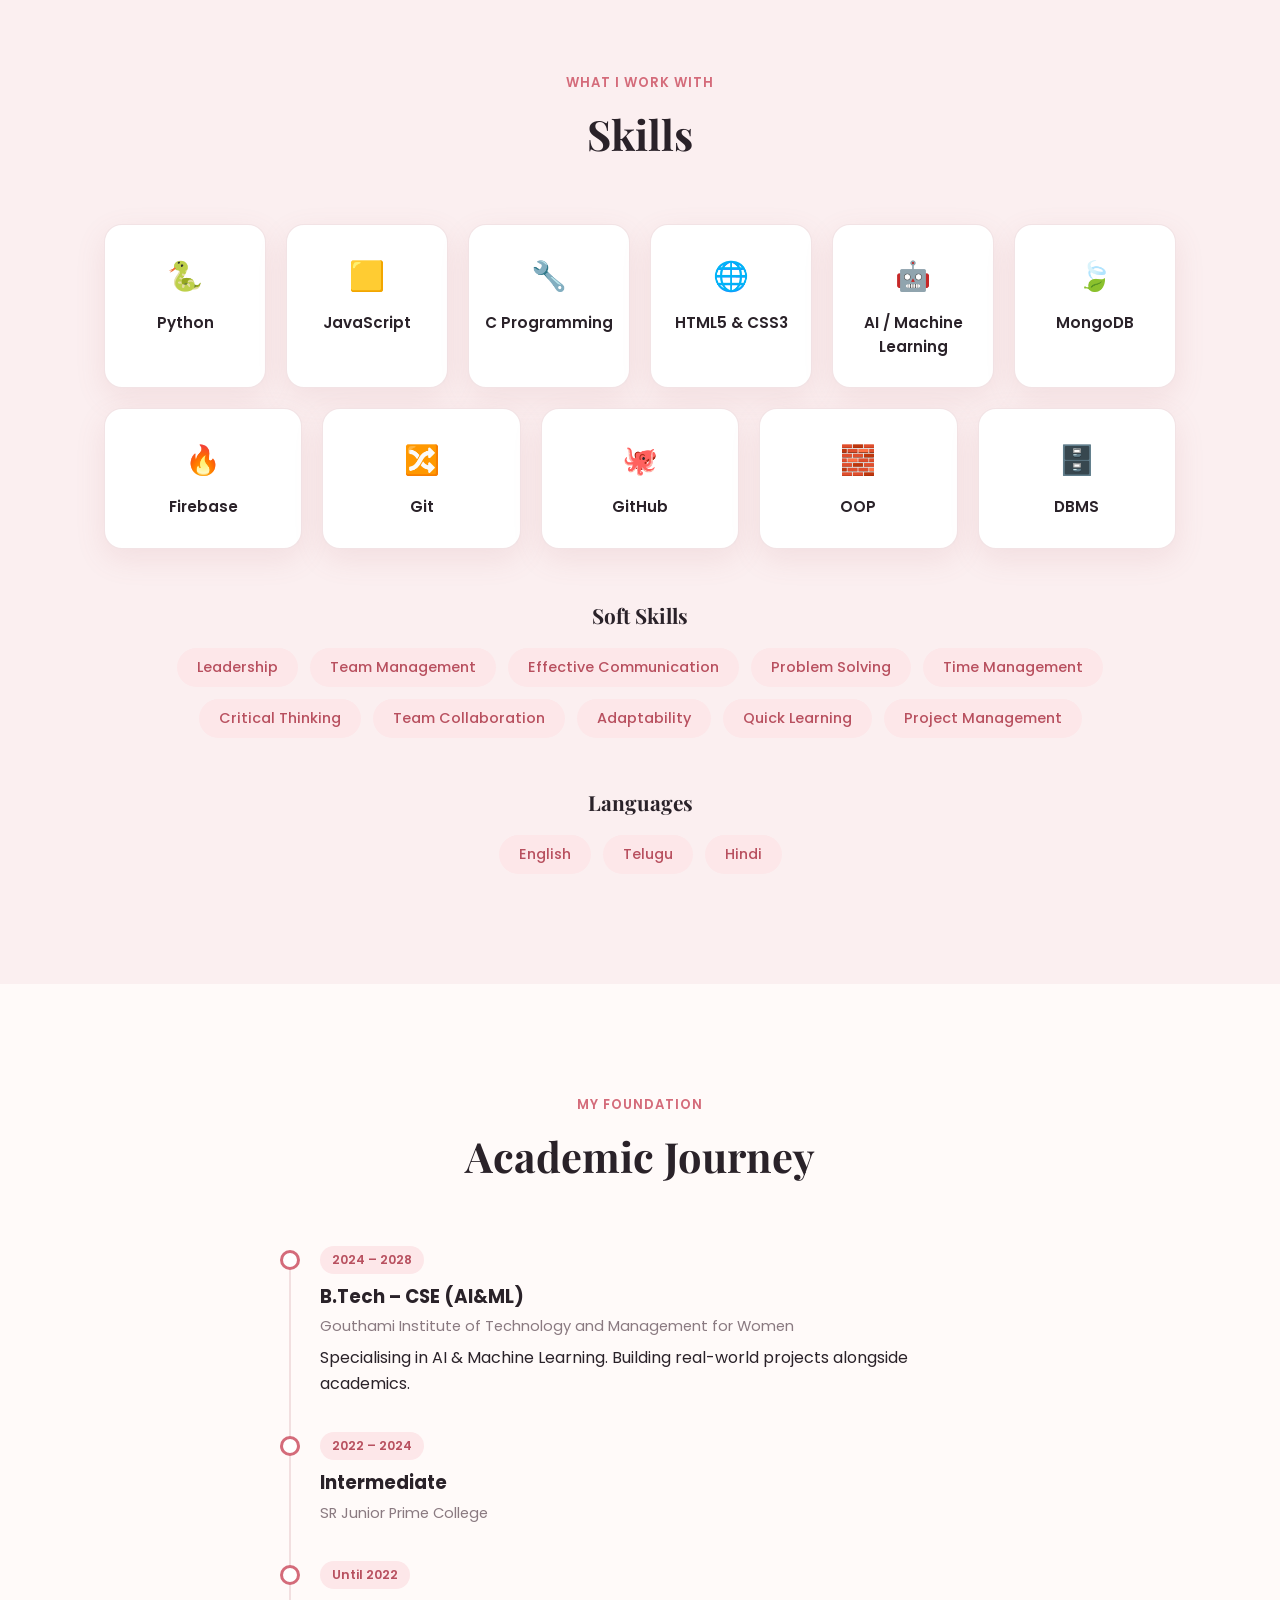
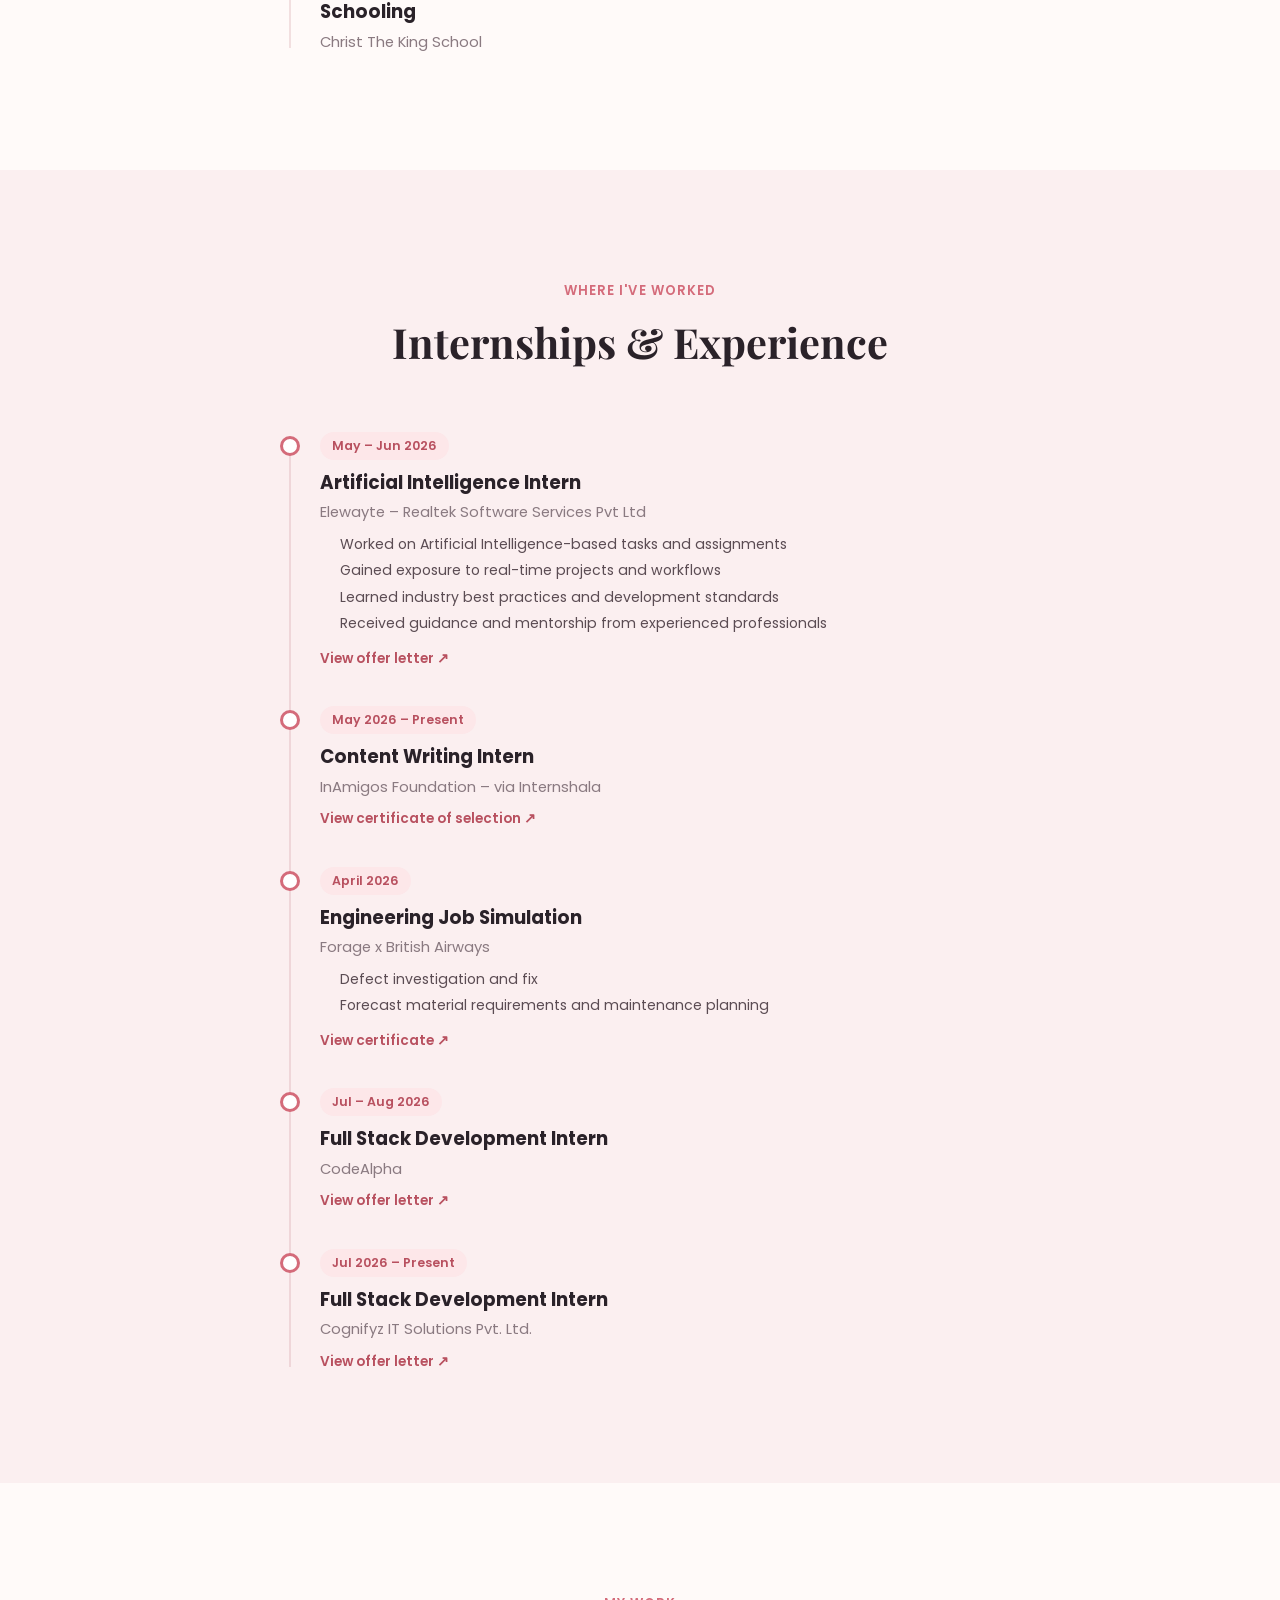
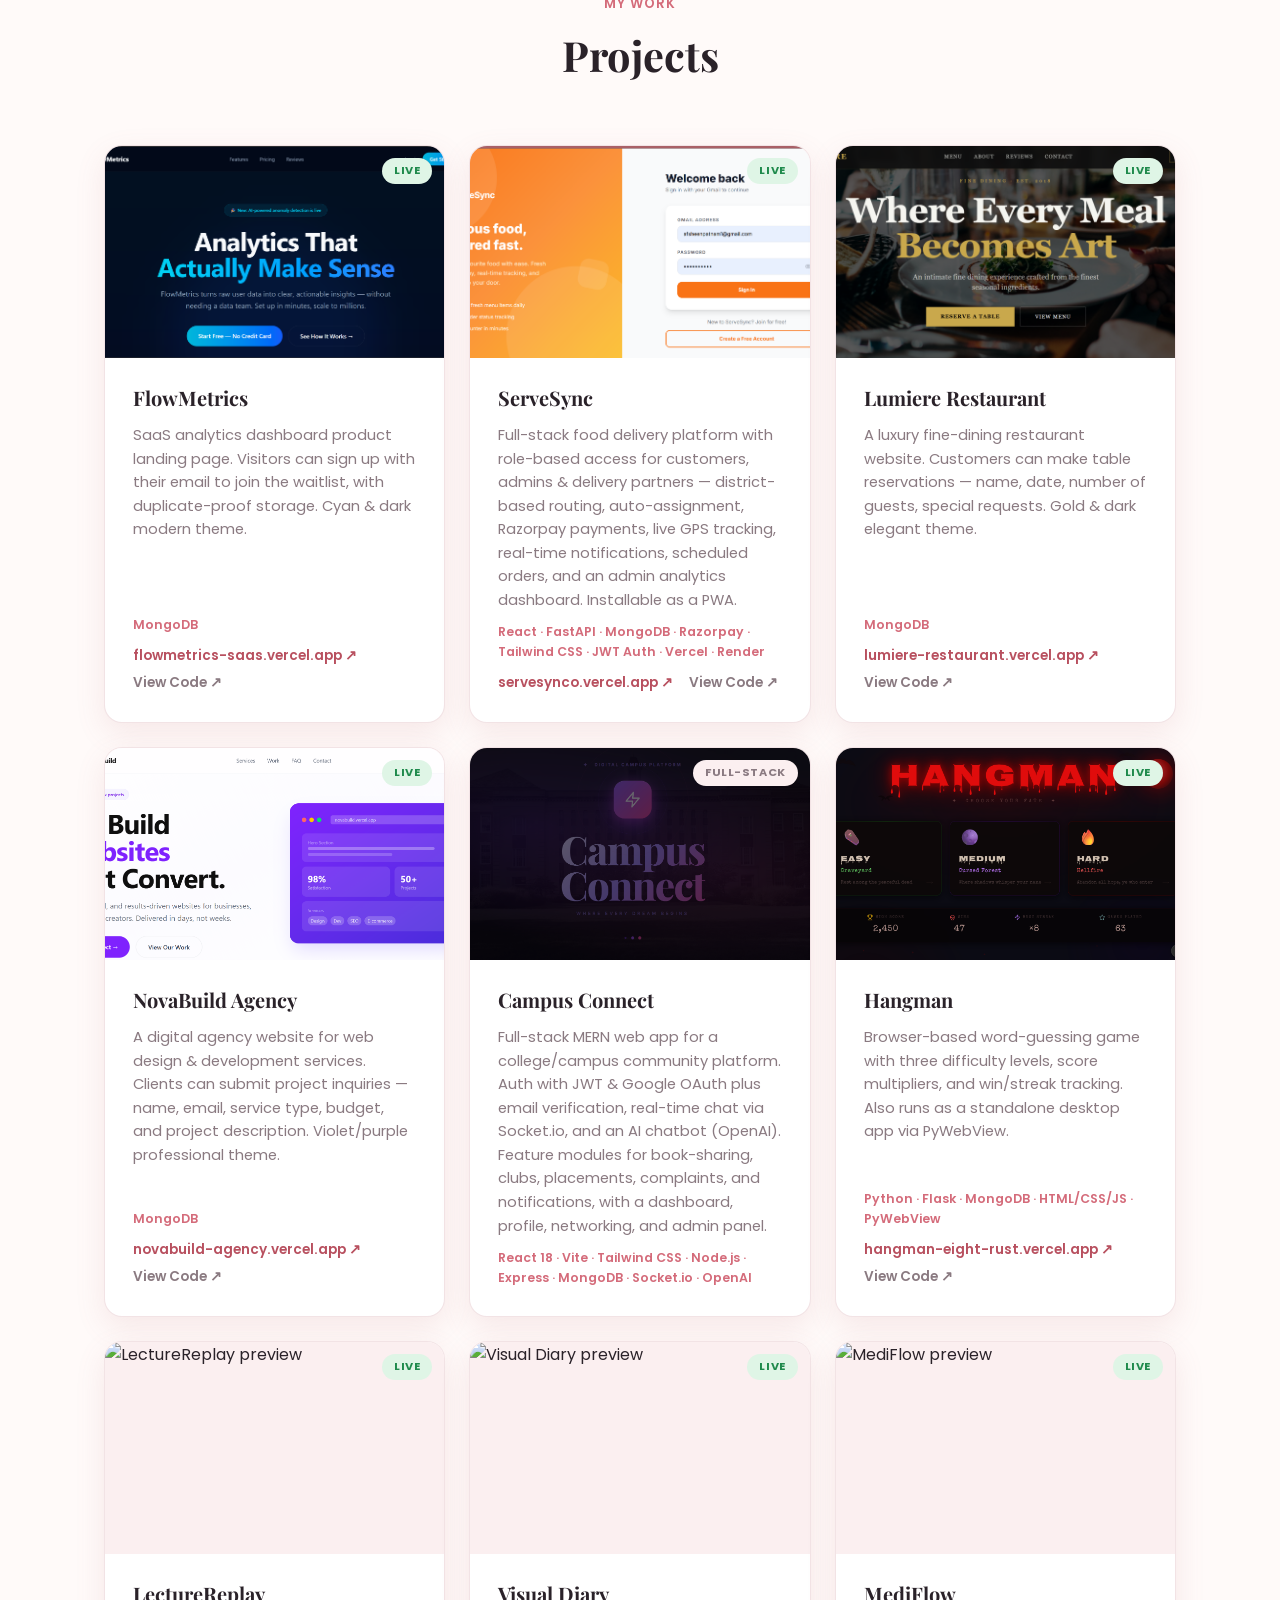
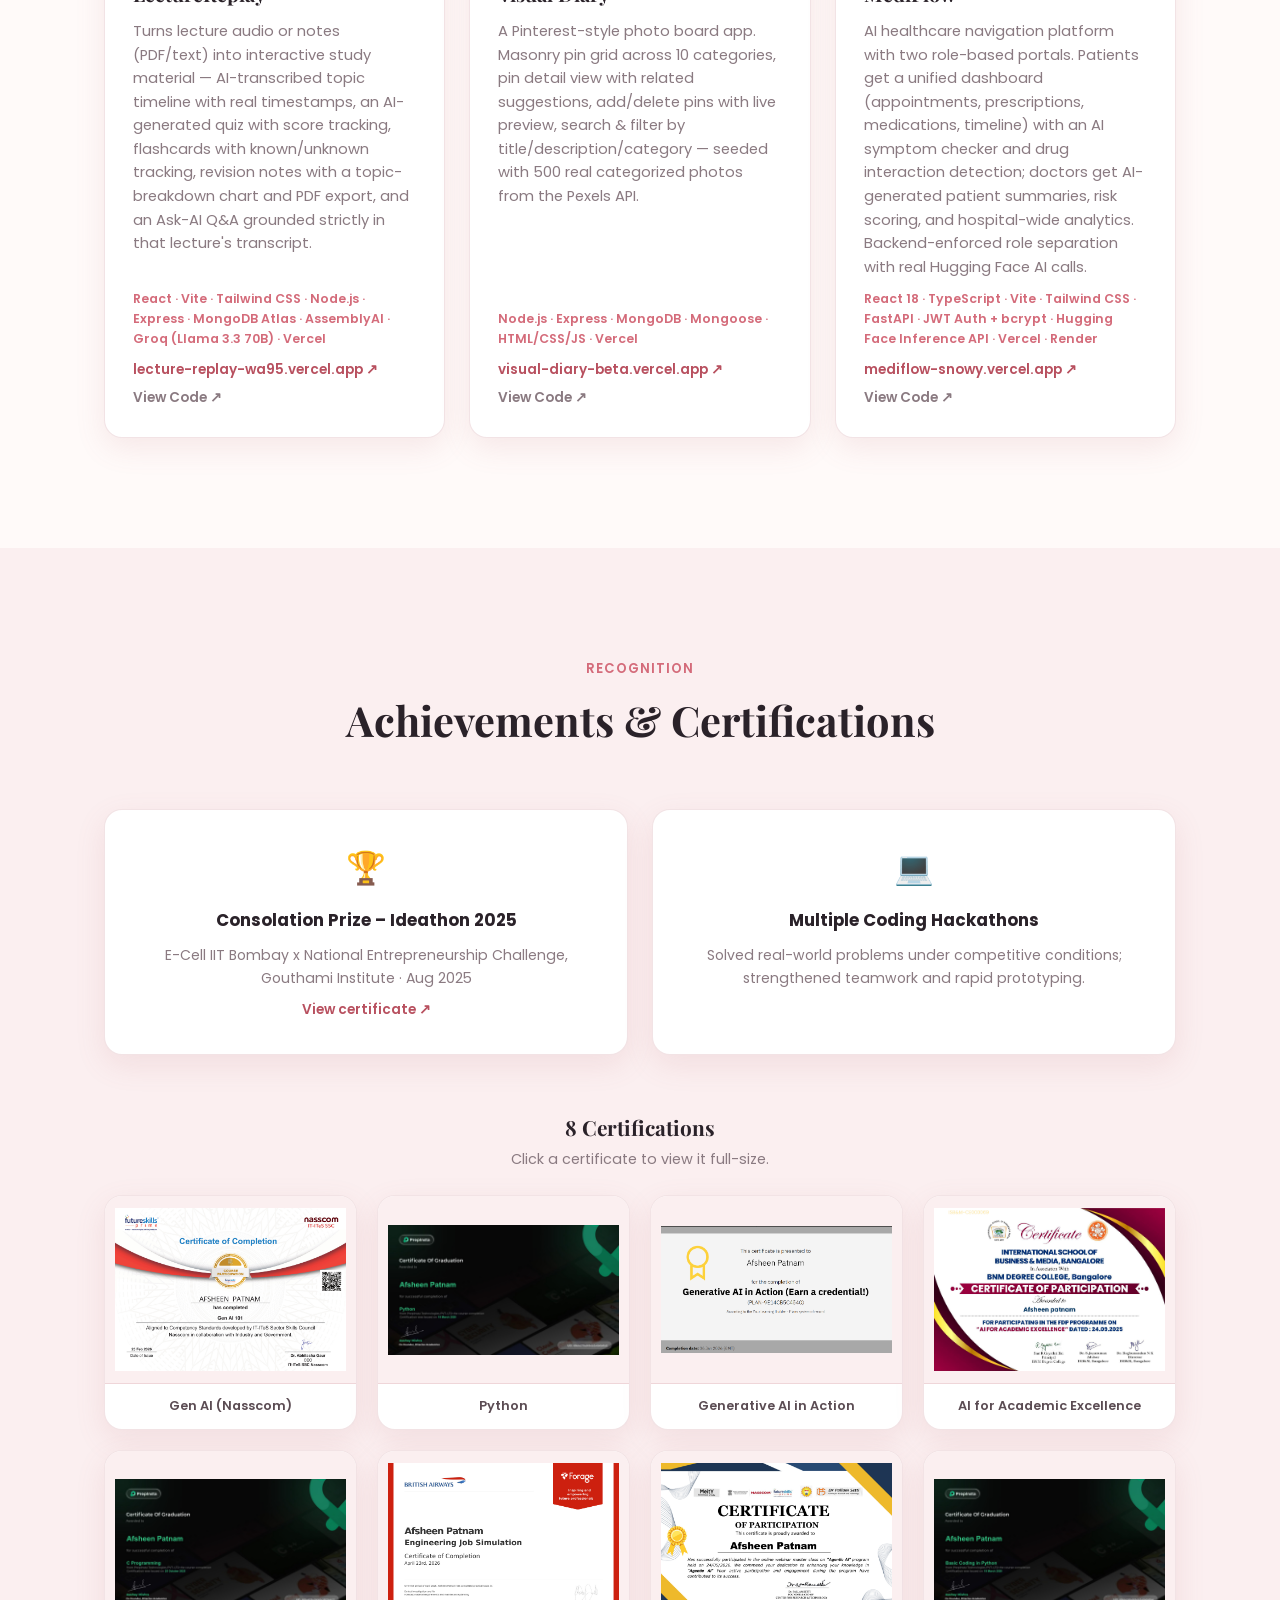
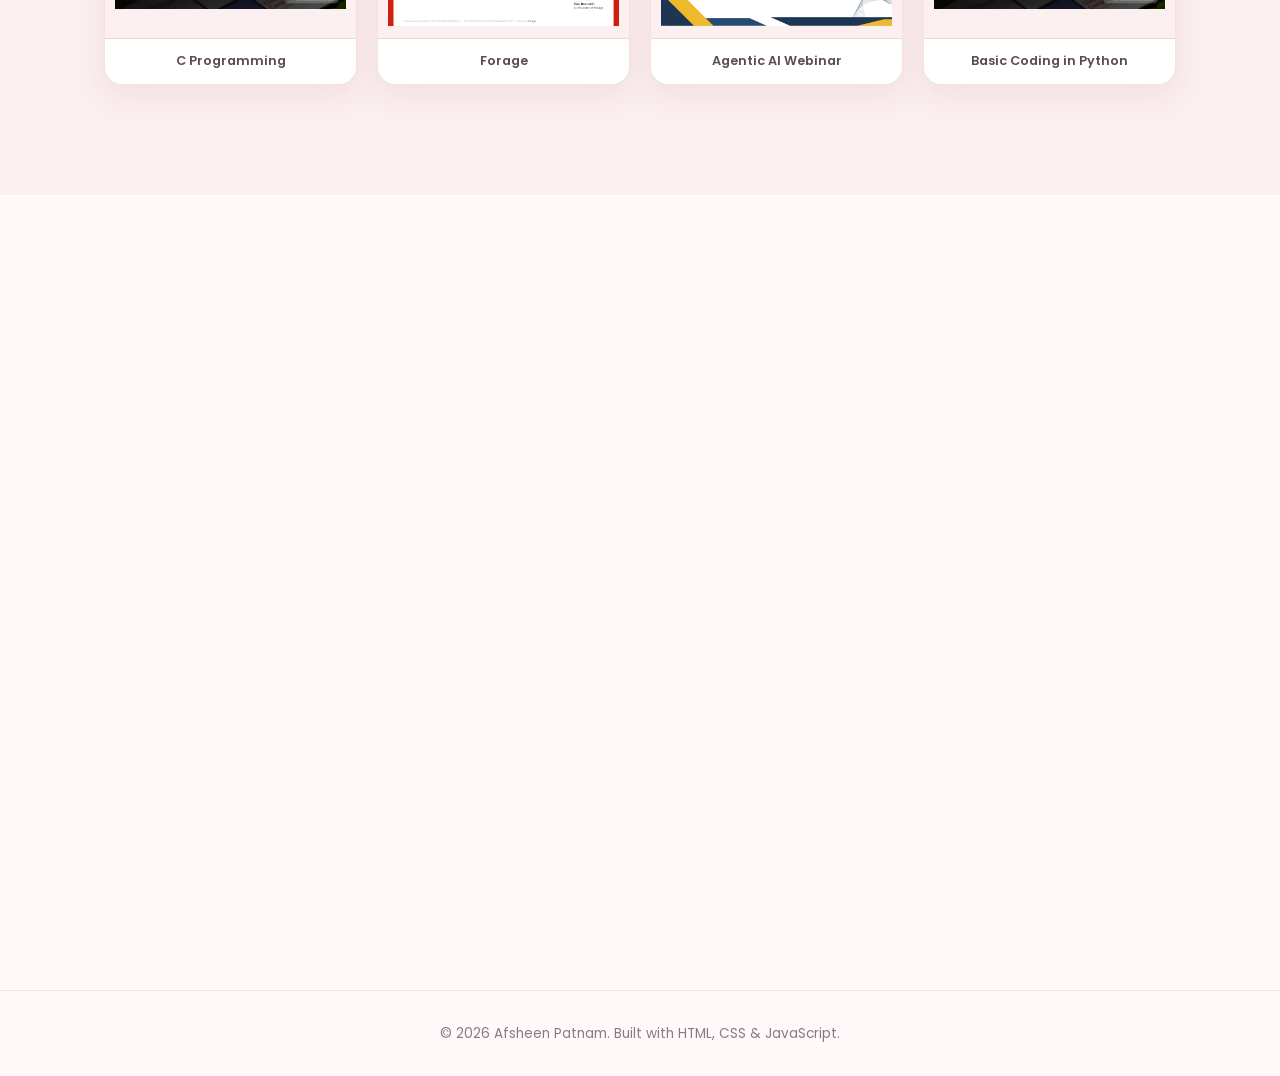
==== commit ce4c1658: "Fix LectureReplay live URL" ====
--- a/index.html
+++ b/index.html
@@ -436,8 +436,8 @@
             lecture's transcript.</p>
           <p class="project-tech">React &middot; Vite &middot; Tailwind CSS &middot; Node.js &middot; Express &middot; MongoDB Atlas &middot; AssemblyAI &middot; Groq (Llama 3.3 70B) &middot; Vercel</p>
           <div class="project-links">
-            <a href="https://lecture-replay.vercel.app/" target="_blank" rel="noopener noreferrer" class="project-link">
-              lecture-replay.vercel.app ↗
+            <a href="https://lecture-replay-wa95.vercel.app/" target="_blank" rel="noopener noreferrer" class="project-link">
+              lecture-replay-wa95.vercel.app ↗
             </a>
             <a href="https://github.com/afsheenpatnam/LectureReplay" target="_blank" rel="noopener noreferrer" class="project-repo-link">View Code ↗</a>
           </div>
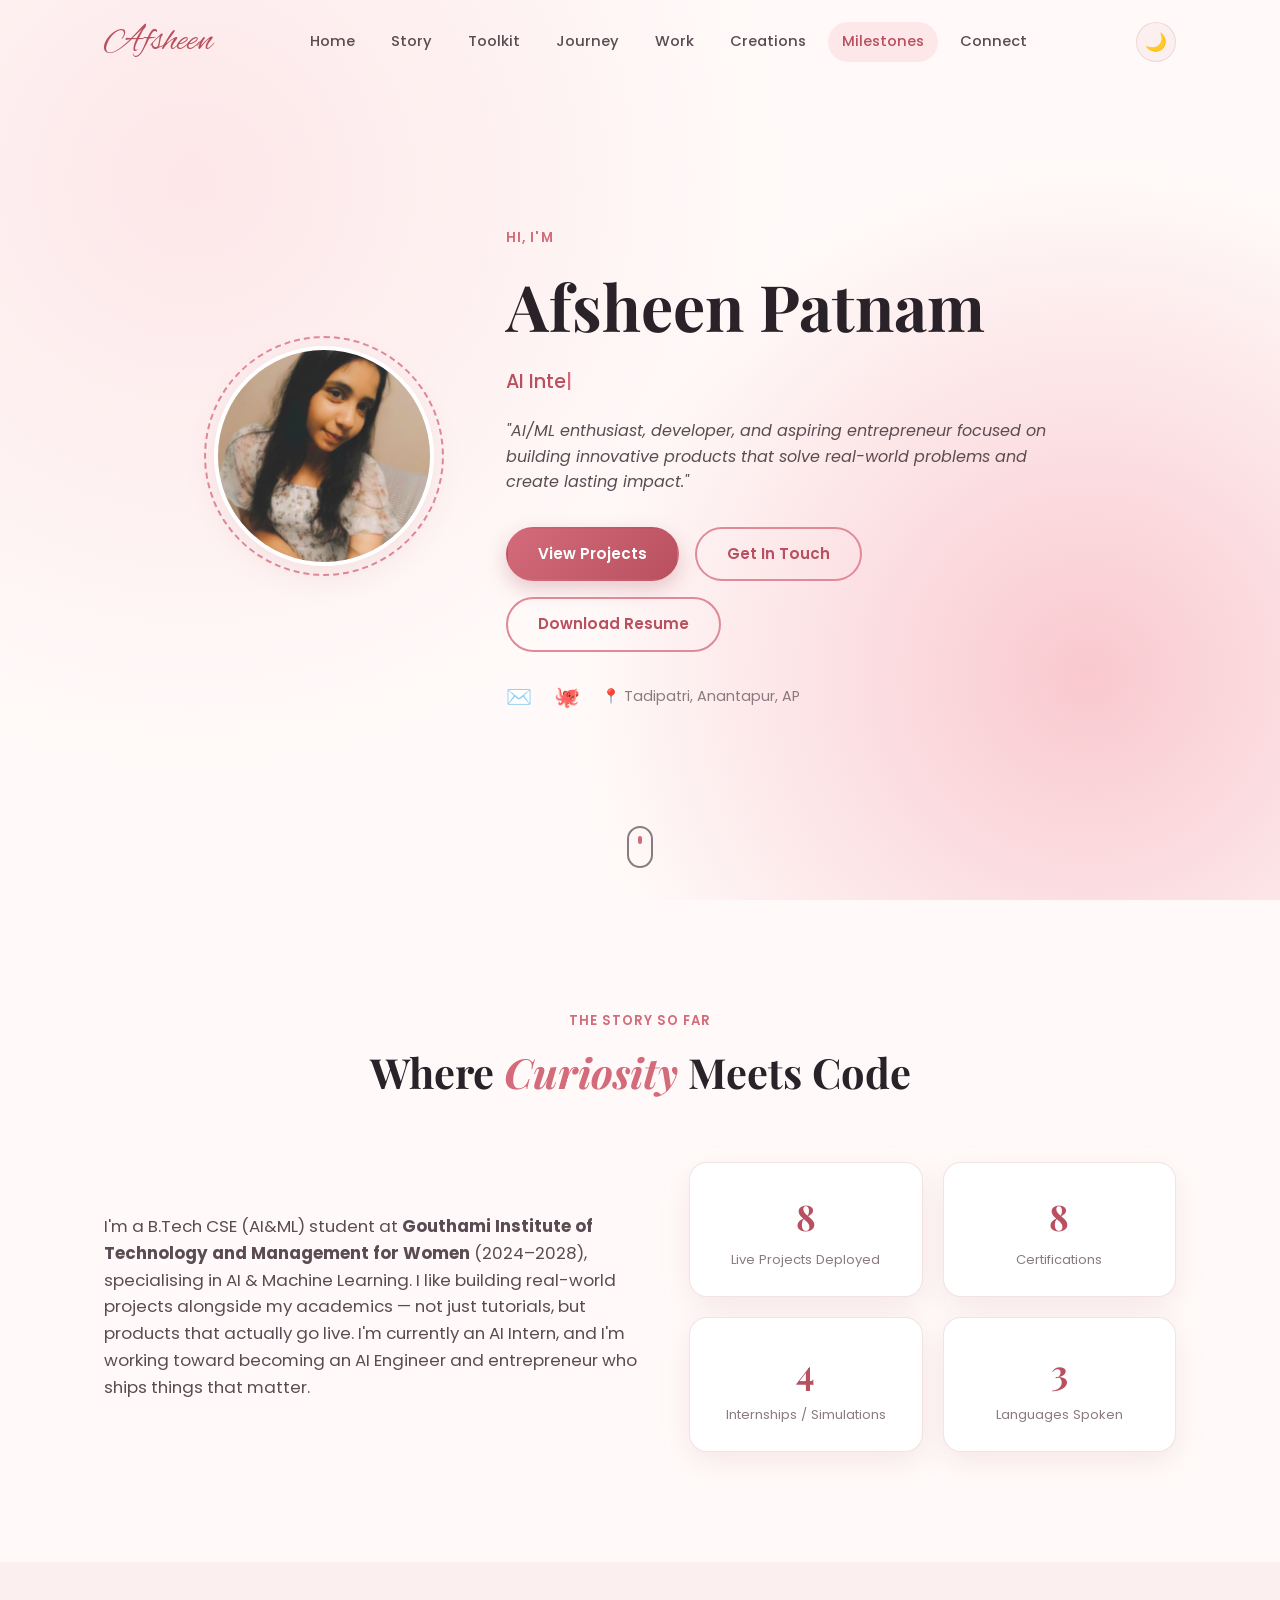
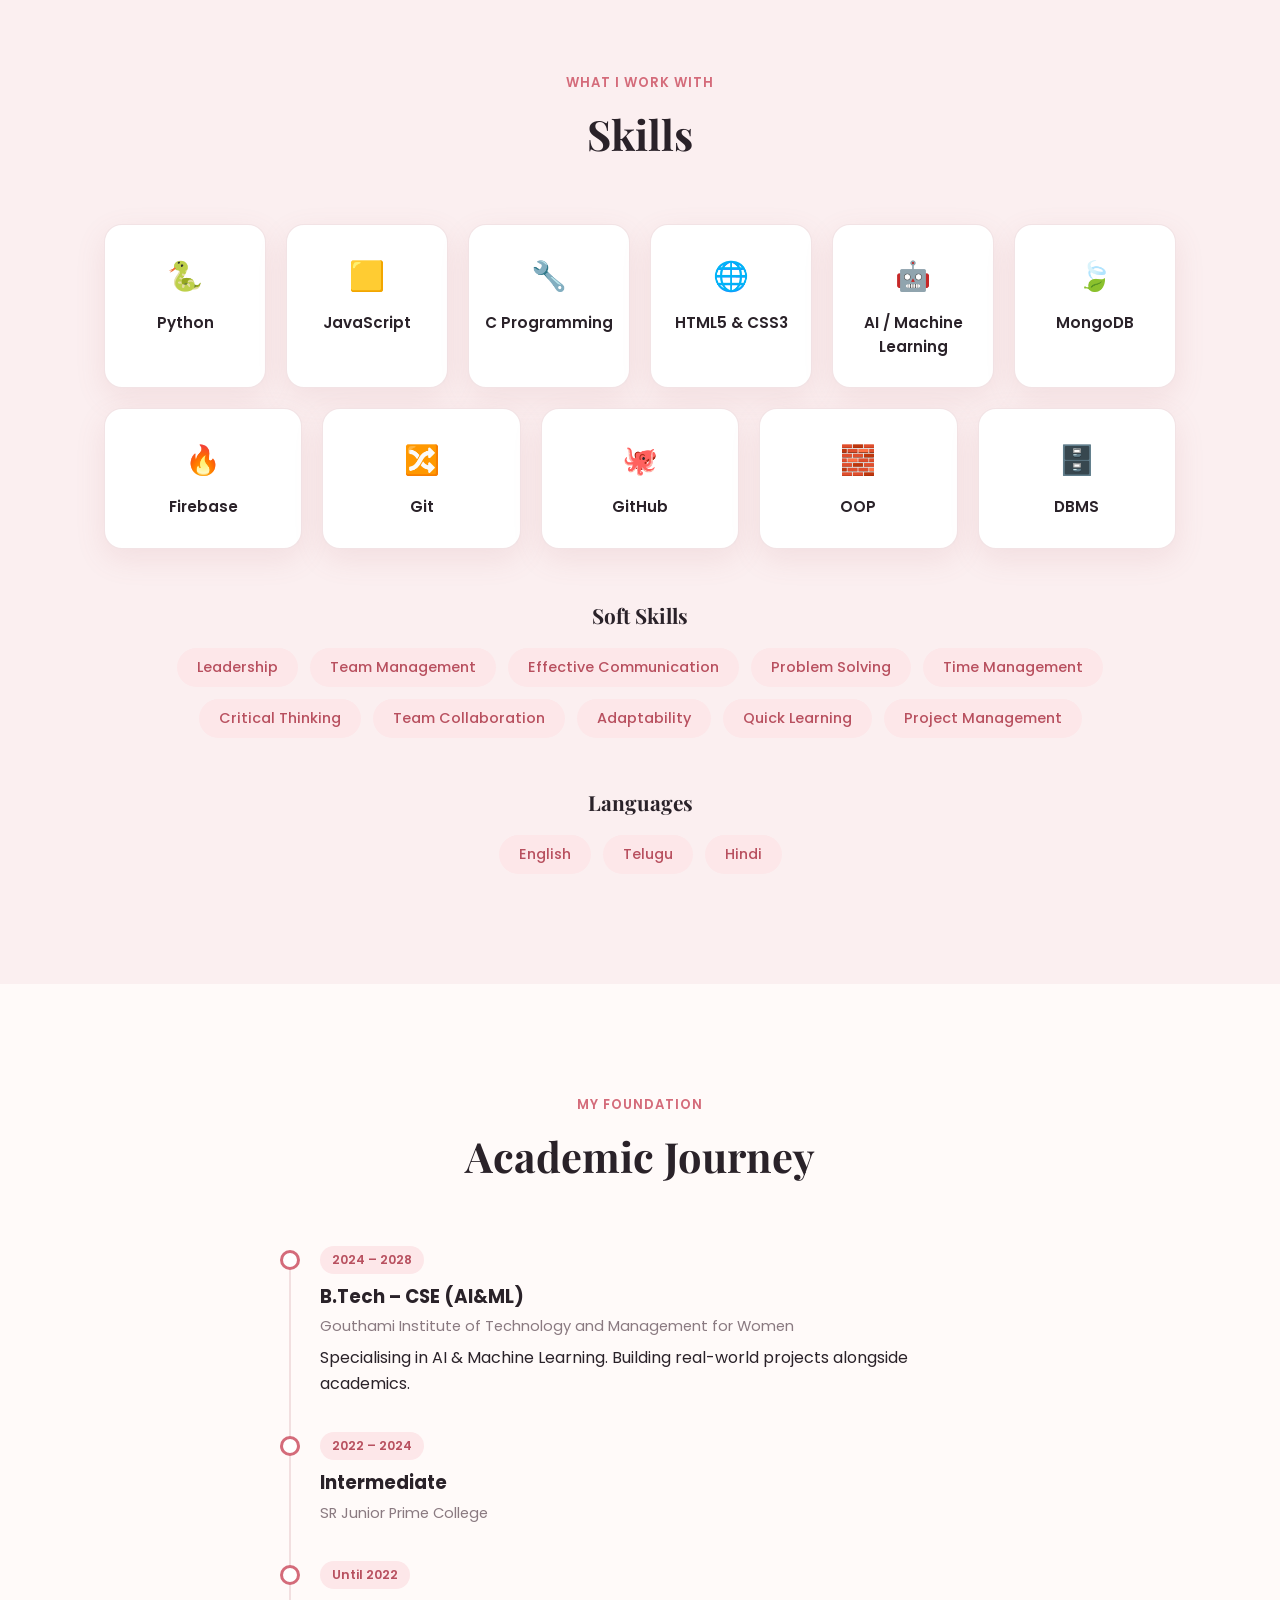
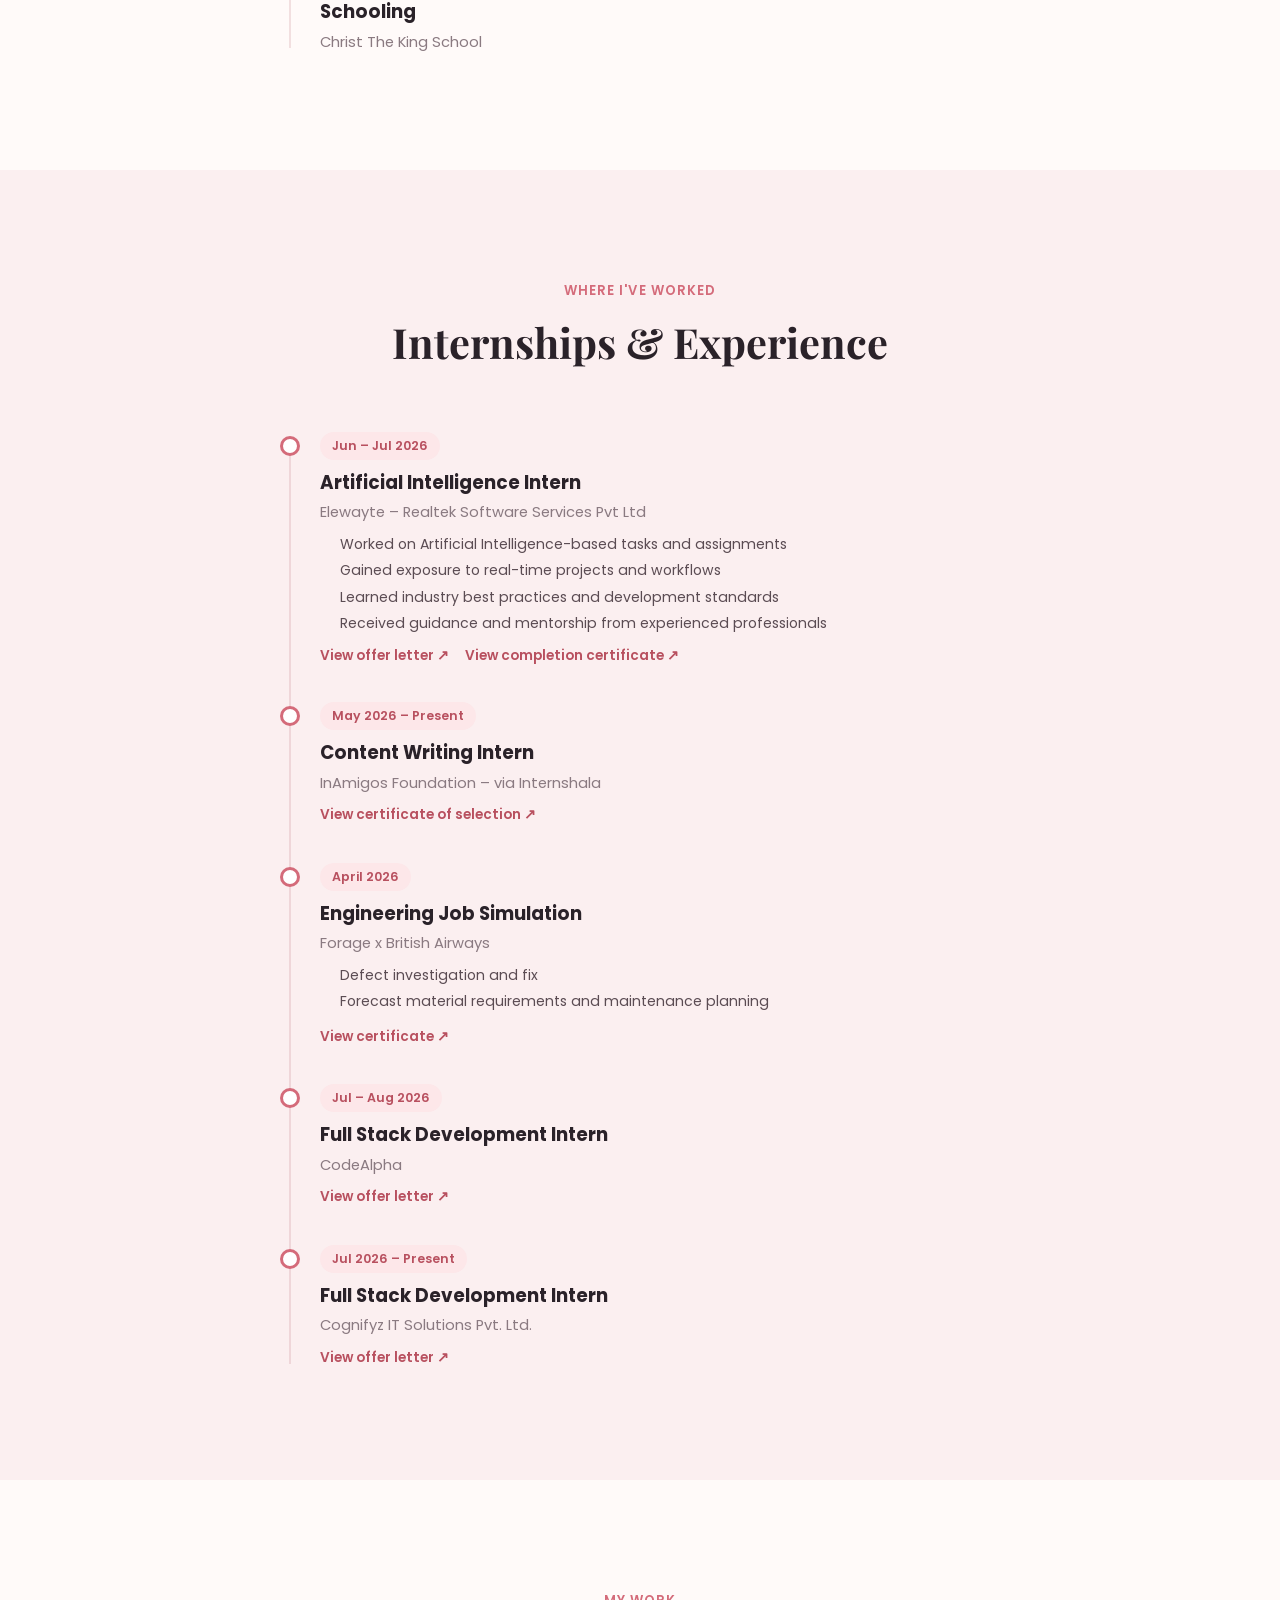
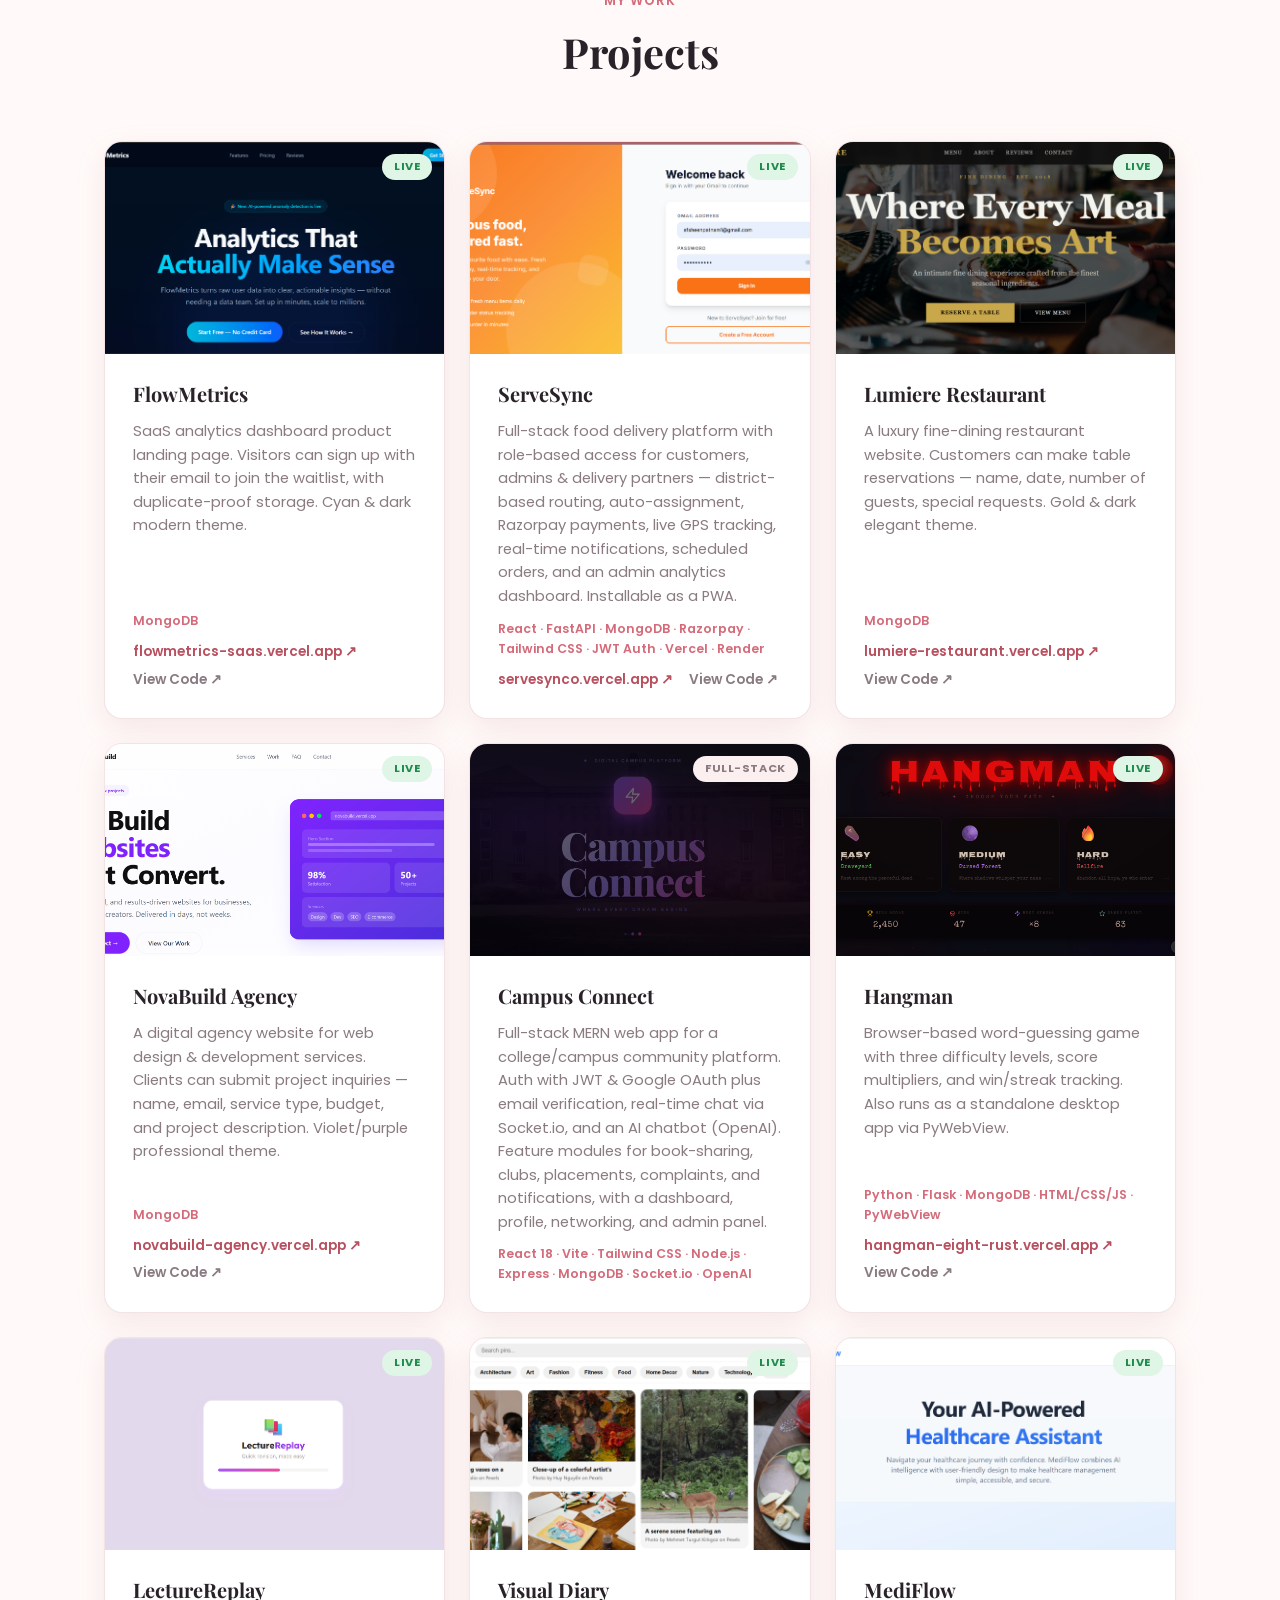
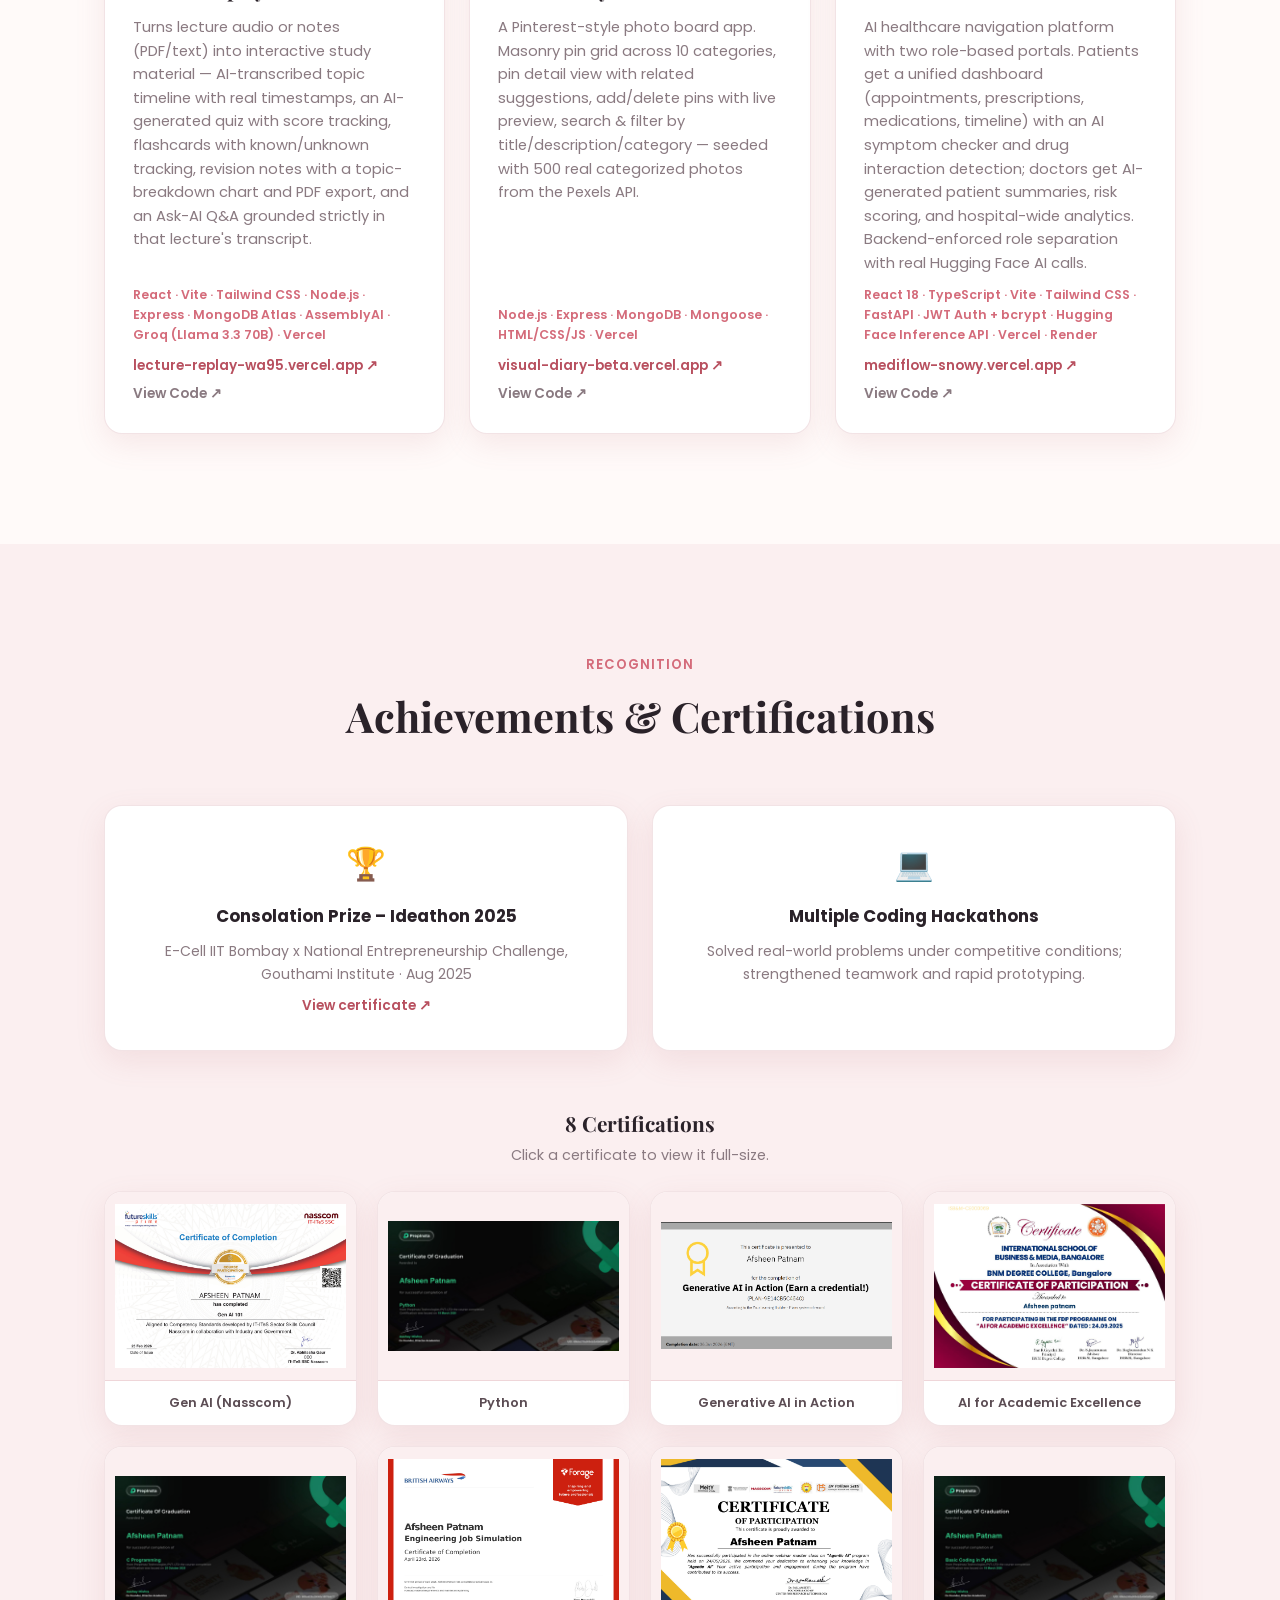
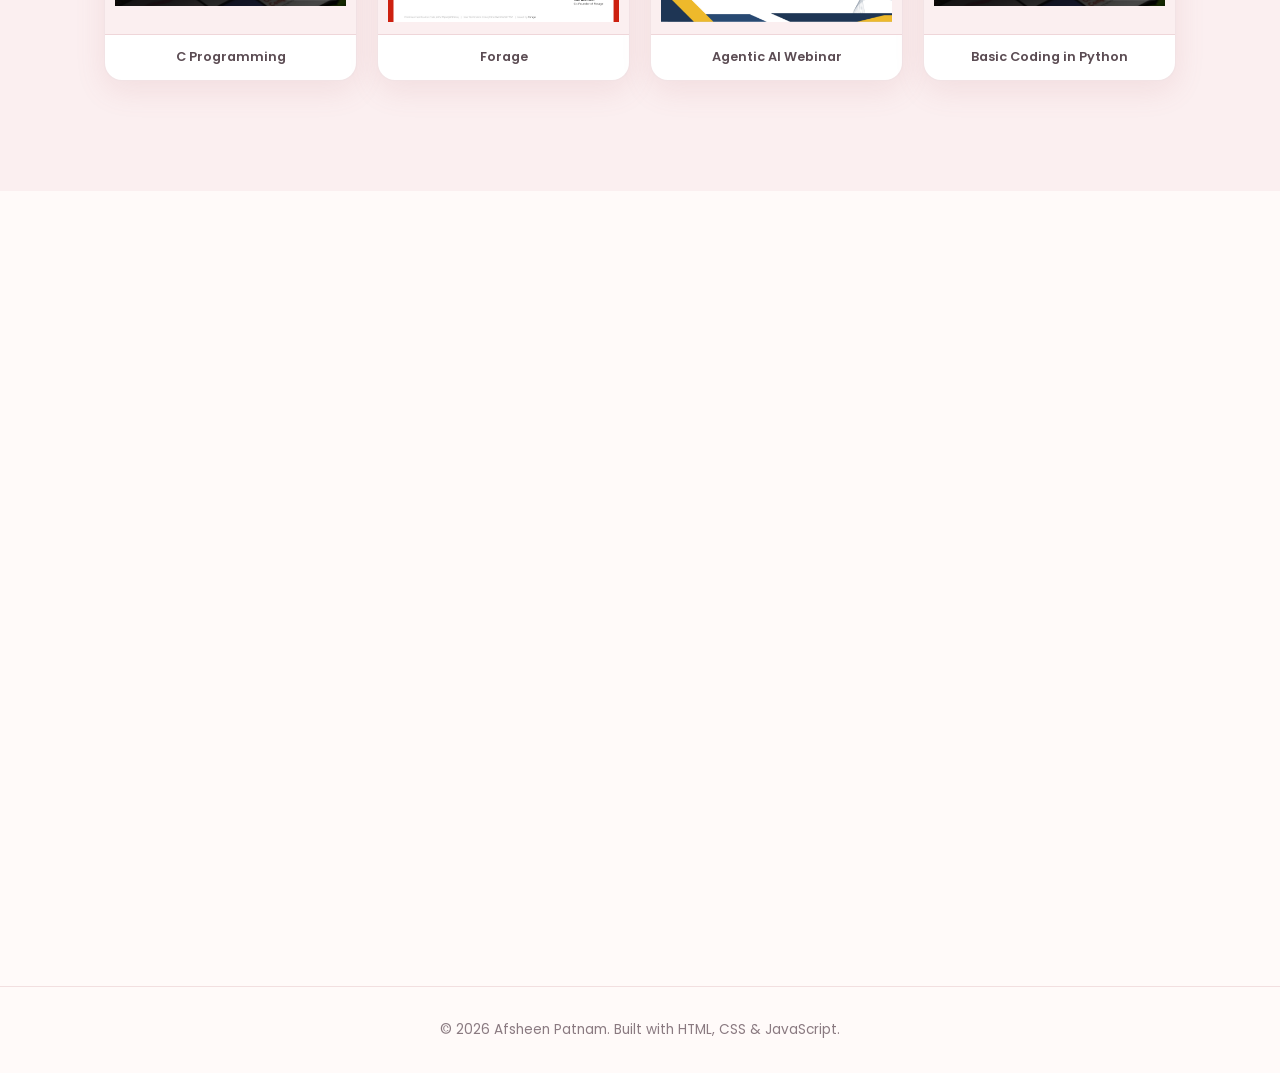
==== commit b89f0590: "Add Elewayte internship completion certificate, correct dates to Jun-Jul 2026" ====
--- a/index.html
+++ b/index.html
@@ -243,7 +243,7 @@
       <div class="timeline-item" data-reveal>
         <div class="timeline-dot"></div>
         <div class="timeline-content">
-          <span class="timeline-date">May &ndash; Jun 2026</span>
+          <span class="timeline-date">Jun &ndash; Jul 2026</span>
           <h3>Artificial Intelligence Intern</h3>
           <p class="timeline-org">Elewayte &ndash; Realtek Software Services Pvt Ltd</p>
           <ul class="timeline-list">
@@ -252,7 +252,10 @@
             <li>Learned industry best practices and development standards</li>
             <li>Received guidance and mentorship from experienced professionals</li>
           </ul>
-          <a class="proof-link" href="certificates/internship-elewayte.jpg" target="_blank" rel="noopener noreferrer">View offer letter ↗</a>
+          <div class="project-links">
+            <a class="proof-link" href="certificates/internship-elewayte.jpg" target="_blank" rel="noopener noreferrer">View offer letter ↗</a>
+            <a class="proof-link" href="certificates/internship-elewayte-completion.jpg" target="_blank" rel="noopener noreferrer">View completion certificate ↗</a>
+          </div>
         </div>
       </div>
       <div class="timeline-item" data-reveal>
